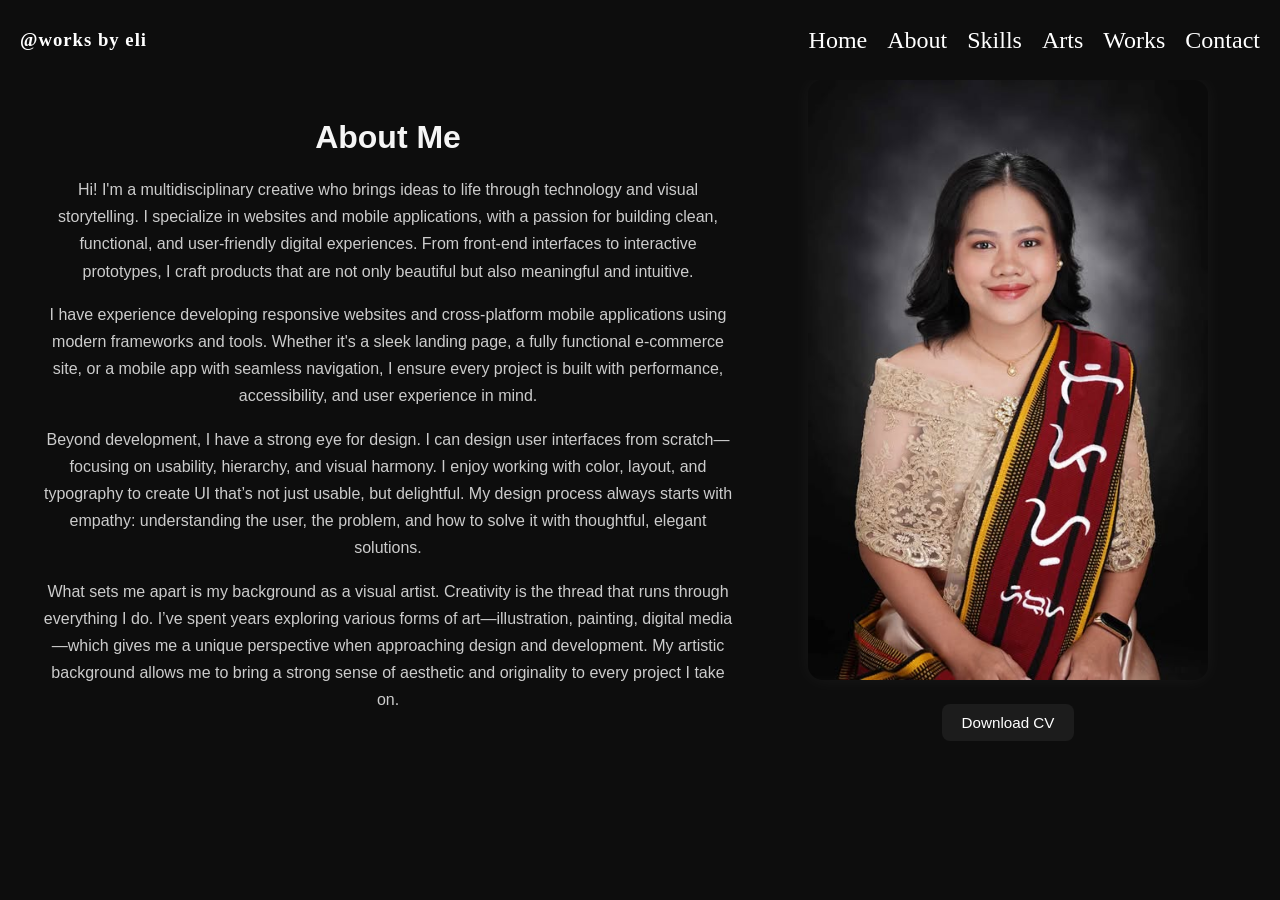
==== about.html @ 81feef20 "modified" ====
<!DOCTYPE html>
<html lang="en">

<head>
  <meta charset="UTF-8" />
  <meta http-equiv="X-UA-Compatible" content="IE=edge" />
  <meta name="viewport" content="width=device-width, initial-scale=1.0" />

  <title>About | Elisha Marayag</title>

  <link rel="stylesheet" href="style.css" />
  <link rel="stylesheet" href="mediaqueries.css" />
</head>

<body>

  <!-- DESKTOP NAVIGATION -->
  <nav id="desktop-nav">

    <div class="logo">
      <h3>@works by eli</h3>
    </div>

    <div>
      <ul class="nav-links">
        <li><a href="index.html">Home</a></li>
        <li><a href="about.html">About</a></li>
        <li><a href="skills.html">Skills</a></li>
        <li><a href="arts.html">Arts</a></li>
        <li><a href="works.html">Works</a></li>
        <li><a href="contact.html">Contact</a></li>
      </ul>
    </div>

  </nav>


  <!-- MOBILE NAVIGATION -->
  <nav id="hamburger-nav">

    <div class="logo">
      <h3>@works by eli</h3>
    </div>

    <div class="hamburger-menu">

      <div class="hamburger-icon" onclick="toggleMenu()">
        <span></span>
        <span></span>
        <span></span>
      </div>

      <div class="menu-links">
        <li><a href="index.html">Home</a></li>
        <li><a href="about.html">About</a></li>
        <li><a href="skills.html">Skills</a></li>
        <li><a href="arts.html">Arts</a></li>
        <li><a href="works.html">Works</a></li>
        <li><a href="contact.html">Contact</a></li>
      </div>

    </div>

  </nav>


  <!-- ABOUT -->
  <section id="about">

    <div class="about-container">

      <div class="about-text">

        <h2>About Me</h2>

        <p>
          Hi! I'm a multidisciplinary creative who brings ideas to life
          through technology and visual storytelling. I specialize in
          websites and mobile applications, with a passion for building
          clean, functional, and user-friendly digital experiences.
          From front-end interfaces to interactive prototypes, I craft
          products that are not only beautiful but also meaningful and
          intuitive.
        </p>

        <p>
          I have experience developing responsive websites and
          cross-platform mobile applications using modern frameworks
          and tools. Whether it's a sleek landing page, a fully
          functional e-commerce site, or a mobile app with seamless
          navigation, I ensure every project is built with performance,
          accessibility, and user experience in mind.
        </p>

        <p>
          Beyond development, I have a strong eye for design. I can
          design user interfaces from scratch—focusing on usability,
          hierarchy, and visual harmony. I enjoy working with color,
          layout, and typography to create UI that’s not just usable,
          but delightful. My design process always starts with empathy:
          understanding the user, the problem, and how to solve it with
          thoughtful, elegant solutions.
        </p>

        <p>
          What sets me apart is my background as a visual artist.
          Creativity is the thread that runs through everything I do.
          I’ve spent years exploring various forms of art—illustration,
          painting, digital media—which gives me a unique perspective
          when approaching design and development. My artistic
          background allows me to bring a strong sense of aesthetic
          and originality to every project I take on.
        </p>

      </div>


      <div class="about-image">

        <img
          src="./assets/about-photo.jpg"
          alt="About Me Photo"
        />

        <a
          href="./assets/Elisha_Marayag_Resume.pdf"
          target="_blank"
          class="cv-button"
        >
          Download CV
        </a>

      </div>

    </div>

  </section>


  <script src="script.js"></script>

</body>
</html>
---- style.css ----
/* style.css */
body {
  background-color: #0d0d0d;
  text-align: center;
  margin: 0;
  padding: 0;
}

html {
  scroll-behavior: smooth;
}

/* desktop-nav */
#desktop-nav {
  background-color: #0d0d0d;
  position: fixed;
  top: 0;
  width: 100%;
  z-index: 100;
}

nav {
  display: flex;
  justify-content: space-between;
  align-items: center;
  height: 80px;
  padding: 40 20px;
}

.nav-links {
  list-style: none;
  display: flex;
}

.nav-links li {
  margin-right: 20px;
}

a {
  color: white;
  font-size: 1.5rem;
  text-decoration: none;
}

a:hover {
  text-shadow: 0px 0px 10px rgb(255, 255, 255);
  text-decoration: none;
  text-decoration-color: white;
  transition: all 300ms ease-in-out;
}

a:hover {
  color: white;
  text-decoration: underline;
  text-underline-offset: 1rem;
  text-decoration-color: white;
}

.logo h3 {
  color: white;
  font-weight: 600;
  letter-spacing: 1px;
  padding-left: 20px;
}


/* =========================================
   HAMBURGER MENU
========================================= */

#hamburger-nav {
  display: none;
}


/* Hamburger container */

.hamburger-menu {
  position: relative;
  display: inline-block;
}


/* Hamburger icon */

.hamburger-icon {
  display: flex;
  flex-direction: column;
  justify-content: space-between;

  width: 30px;
  height: 24px;

  margin-right: 10px;

  cursor: pointer;

  position: relative;
  z-index: 1001;
}


/* White hamburger lines */

.hamburger-icon span {
  display: block;

  width: 100%;
  height: 2px;

  background-color: #ffffff;

  border-radius: 2px;

  transition: all 0.3s ease-in-out;
}


/* =========================================
   DROPDOWN MENU
========================================= */

.menu-links {
  position: absolute;

  top: calc(100% + 15px);
  right: 0;

  width: 220px;

  max-height: 0;

  overflow: hidden;

  /* Almost black background */
  background-color: #0d0d0d;

  border-radius: 10px;

  opacity: 0;
  visibility: hidden;

  transition:
    max-height 0.3s ease-in-out,
    opacity 0.3s ease-in-out,
    visibility 0.3s ease-in-out;

  z-index: 1000;
}


/* Menu list */

.menu-links ul {
  margin: 0;
  padding: 10px 0;
}


/* Remove bullets */

.menu-links li {
  list-style: none;

  margin: 0;
  padding: 0;
}


/* Menu links */

.menu-links a {
  display: block;

  width: 100%;

  padding: 14px 20px;

  color: #ffffff;

  text-align: center;

  font-size: 1.1rem;
  font-weight: 500;

  text-decoration: none;

  transition:
    background-color 0.2s ease,
    color 0.2s ease;
}


/* Hover effect */

.menu-links a:hover {
  background-color: #1c1c1c;

  color: #ffffff;
}


/* =========================================
   OPEN MENU
========================================= */

.menu-links.open {
  max-height: 500px;

  opacity: 1;
  visibility: visible;
}


/* =========================================
   HAMBURGER → X ANIMATION
========================================= */

.hamburger-icon.open span:first-child {
  transform: rotate(45deg) translate(8px, 7px);
}

.hamburger-icon.open span:nth-child(2) {
  opacity: 0;
}

.hamburger-icon.open span:last-child {
  transform: rotate(-45deg) translate(8px, -7px);
}
#loader-container {
  position: fixed;
  top: 0;
  left: 0;
  width: 100%;
  height: 100%;
  background-color: #ffffff;
  display: flex;
  justify-content: center;
  align-items: center;
  z-index: 9999;
}

.loader {
  display: flex;
  align-items: center;
}

.loader-letter {
  font-size: 24px;
  font-weight: bold;
  margin-right: 5px;
  opacity: 0;
  visibility: hidden;
}

@keyframes fadeIn {
  0% {
    opacity: 0;
    visibility: hidden;
  }
  100% {
    opacity: 1;
    visibility: visible;
  }
}

.loader-letter:nth-child(1) {
  animation: fadeIn 0.5s ease forwards 0.5s;
}

.loader-letter:nth-child(2) {
  animation: fadeIn 0.5s ease forwards 1s;
}

.loader-letter:nth-child(3) {
  animation: fadeIn 0.5s ease forwards 1.5s;
}

.loader-letter:nth-child(4) {
  animation: fadeIn 0.5s ease forwards 2s;
}

.loader-letter:nth-child(5) {
  animation: fadeIn 0.5s ease forwards 2.5s;
}

.loader-letter:nth-child(6) {
  animation: fadeIn 0.5s ease forwards 3s;
}

/*PROFILE SECTION*/
#profile {
  background-color: #0d0d0d;
  color: #ffffff;
  font-family: 'Segoe UI', sans-serif;
  padding: 200px 50px;
}

.profile-container {
  display: flex;
  flex-wrap: wrap;
  justify-content: center;
  max-width: 1200px;
  margin: auto;
  gap: 40px;
}

.profile-left {
  flex: 1;
  min-width: 280px;
  text-align: center;
}

.profile-img {
  width: 280px;
  height: 350px;
  border-radius: 20px;
  object-fit: cover;
  box-shadow: 0 0 15px rgba(255, 255, 255, 0.1);
}

.social-icons {
  margin-top: 20px;
}

.icon-link {
  display: inline-block;
  background-color: #1c1c1c;
  color: #ffffff;
  margin: 5px;
  padding: 10px 12px;
  border-radius: 50%;
  text-decoration: none;
  font-size: 1rem;
  transition: background-color 0.3s ease;
}

.icon-link:hover {
  background-color: #333;
  color: #00aced;
}

.profile-right {
  flex: 2;
  min-width: 300px;
}

.greeting {
  font-size: 1rem;
  color: #aaaaaa;
  margin-bottom: 10px;
}

.profile-right h1 {
  font-size: 2.5rem;
  margin: 0;
}

.profile-right h2 {
  font-size: 1.8rem;
  margin: 10px 0 20px;
}

.details {
  display: flex;
  flex-wrap: wrap;
  gap: 20px;
  font-size: 0.95rem;
  color: #bbbbbb;
  margin-bottom: 20px;
}

.details p span {
  margin-right: 5px;
}

.bio {
  color: #cccccc;
  line-height: 1.6;
  margin-bottom: 40px;
}

.profile-right h3 {
  margin-bottom: 20px;
  font-size: 1.5rem;
}

.services {
  display: grid;
  grid-template-columns: repeat(auto-fit, minmax(220px, 1fr));
  gap: 20px;
}

.services div {
  background-color: #1c1c1c;
  padding: 15px;
  border-radius: 12px;
  font-size: 0.95rem;
  color: #ffffff;
  text-align: center;
}
/*ABOUT SECTION*/
#about {
  background-color: #0d0d0d;
  color: #ffffff;
  padding: 80px 20px;
  font-family: 'Segoe UI', sans-serif;
}

.about-container {
  display: flex;
  flex-wrap: wrap;
  max-width: 1200px;
  margin: auto;
  gap: 40px;
  align-items: center;
}

.about-text {
  flex: 1.5;
  min-width: 300px;
}

.about-text h2 {
  font-size: 2rem;
  margin-bottom: 20px;
  color: #f5f5f5;
}

.about-text p {
  margin-bottom: 15px;
  line-height: 1.7;
  color: #cccccc;
}

.about-image {
  flex: 1;
  min-width: 250px;
  text-align: center;
}

.about-image img {
  width: 100%;
  max-width: 400px;
  border-radius: 15px;
  object-fit: cover;
  box-shadow: 0 0 20px rgba(255, 255, 255, 0.05);
}

.cv-button {
  display: inline-block;
  margin-top: 20px;
  padding: 10px 20px;
  background-color: #1c1c1c;
  color: #ffffff;
  text-decoration: none;
  font-size: 0.95rem;
  border-radius: 8px;
  transition: background-color 0.3s ease;
}

.cv-button:hover {
  background-color: #333;
}


/* =====================================================
   SKILLS PAGE
===================================================== */

#skills {
  min-height: calc(100vh - 100px);
  background: #0d0d0d;
  color: #ffffff;
  padding: 100px 30px;
  font-family: "Segoe UI", sans-serif;
}

.skills-wrapper {
  width: 100%;
  max-width: 1200px;
  margin: 0 auto;
}


/* =====================================================
   HEADER
===================================================== */

/* =====================================================
   HEADER
===================================================== */

.skills-header {
  width: 100%;
  max-width: 750px;

  /* Centers the entire header container */
  margin: 0 auto 70px;

  display: flex;
  flex-direction: column;
  align-items: center;

  text-align: center;
}

.skills-label {
  margin: 0 0 12px;

  color: #888888;

  font-size: 0.75rem;
  font-weight: 700;
  letter-spacing: 3px;

  text-transform: uppercase;
  text-align: center;
}

.skills-header h1 {
  width: 100%;

  margin: 0 0 20px;

  color: #ffffff;

  font-size: clamp(2.8rem, 6vw, 5.5rem);
  font-weight: 700;
  line-height: 1;
  letter-spacing: -3px;

  text-align: center;
}

.skills-intro {
  width: 100%;
  max-width: 650px;

  margin: 0 auto;

  color: #aaaaaa;

  font-size: 1.05rem;
  line-height: 1.8;

  text-align: center;
}
/* =====================================================
   SKILL CARDS
===================================================== */

.skill-categories {
  display: grid;
  grid-template-columns: repeat(2, 1fr);

  border-top: 1px solid #2a2a2a;
}

.skill-card {
  position: relative;

  display: flex;
  gap: 25px;

  min-height: 300px;

  padding: 40px;

  border-bottom: 1px solid #2a2a2a;

  transition:
    background-color 0.3s ease,
    transform 0.3s ease;
}


/* Left column */

.skill-card:nth-child(odd) {
  border-right: 1px solid #2a2a2a;
}


.skill-card:hover {
  background-color: #141414;
}


.skill-card-number {
  color: #555555;

  font-family: monospace;

  font-size: 0.8rem;

  padding-top: 6px;
}


.skill-card-content {
  flex: 1;
}


.skill-category {
  margin-bottom: 12px;

  color: #777777;

  font-size: 0.7rem;
  font-weight: 700;

  letter-spacing: 2px;

  text-transform: uppercase;
}


.skill-card h2 {
  margin: 0 0 15px;

  color: #ffffff;

  font-size: 1.6rem;
  font-weight: 600;
}


.skill-card-content > p:not(.skill-category) {
  max-width: 480px;

  margin-bottom: 25px;

  color: #999999;

  font-size: 0.95rem;
  line-height: 1.7;
}


/* =====================================================
   TECHNOLOGY TAGS
===================================================== */

.skill-tags {
  display: flex;
  flex-wrap: wrap;

  gap: 8px;
}


.skill-tags span {
  display: inline-block;

  padding: 7px 12px;

  border: 1px solid #333333;
  border-radius: 100px;

  color: #cccccc;

  font-size: 0.78rem;

  background: #101010;

  transition:
    background-color 0.25s ease,
    color 0.25s ease,
    border-color 0.25s ease;
}


.skill-card:hover .skill-tags span {
  border-color: #555555;
}


.skill-tags span:hover {
  background-color: #ffffff;
  border-color: #ffffff;

  color: #0d0d0d;
}


/* =====================================================
   WHAT I CAN BUILD
===================================================== */

.build-section {
  margin-top: 120px;
}


.build-heading {
  width: 100%;
  max-width: 700px;

  /* Centers the entire heading container */
  margin: 0 auto 50px;

  display: flex;
  flex-direction: column;
  align-items: center;

  text-align: center;
}

.build-heading .skills-label {
  width: 100%;

  margin: 0 0 12px;

  text-align: center;
}

.build-heading h2 {
  width: 100%;

  margin: 0 0 15px;

  color: #ffffff;

  font-size: clamp(2rem, 4vw, 3.5rem);
  font-weight: 600;
  letter-spacing: -2px;

  text-align: center;
}


.build-heading > p:last-child {
  color: #888888;

  line-height: 1.7;
}


.build-grid {
  display: grid;

  grid-template-columns:
    repeat(3, minmax(0, 1fr));

  gap: 1px;

  background-color: #292929;

  border: 1px solid #292929;
}


.build-item {
  min-height: 250px;

  padding: 35px;

  background-color: #0d0d0d;

  transition:
    background-color 0.3s ease,
    transform 0.3s ease;
}


.build-item:hover {
  background-color: #171717;
}


.build-number {
  display: block;

  margin-bottom: 45px;

  color: #555555;

  font-family: monospace;

  font-size: 0.8rem;
}


.build-item h3 {
  margin-bottom: 12px;

  color: #ffffff;

  font-size: 1.2rem;
  font-weight: 600;
}


.build-item p {
  color: #888888;

  font-size: 0.9rem;
  line-height: 1.6;
}


/* =====================================================
   TABLET
===================================================== */

@media screen and (max-width: 900px) {

  #skills {
    padding: 80px 25px;
  }


  .skill-categories {
    grid-template-columns: 1fr;
  }


  .skill-card:nth-child(odd) {
    border-right: none;
  }


  .skill-card {
    min-height: auto;
  }


  .build-grid {
    grid-template-columns:
      repeat(2, minmax(0, 1fr));
  }

}


/* =====================================================
   MOBILE
===================================================== */

@media screen and (max-width: 600px) {

  #skills {
    padding: 60px 20px;
  }


  .skills-header {
    margin-bottom: 45px;
  }


  .skills-header h1 {
    font-size: 2.8rem;

    letter-spacing: -2px;
  }


  .skills-intro {
    font-size: 0.95rem;
  }


  .skill-card {
    gap: 15px;

    padding: 30px 10px;

    border-right: none;
  }


  .skill-card h2 {
    font-size: 1.35rem;
  }


  .skill-card-content > p:not(.skill-category) {
    font-size: 0.9rem;
  }


  .skill-tags span {
    padding: 6px 10px;

    font-size: 0.72rem;
  }


  /* What I Can Build */

  .build-section {
    margin-top: 80px;
  }


  .build-grid {
    grid-template-columns: 1fr;
  }


  .build-item {
    min-height: auto;

    padding: 30px;
  }


  .build-number {
    margin-bottom: 30px;
  }

}

/*WORKS SECTION*/
#works {
  background-color: #0d0d0d;
  padding: 100px 20px;
  font-family: 'Segoe UI', sans-serif;
}

#works .section__text__p1,
#works .title {
  color: #ffffff;
  text-align: center;
}

#works .title {
  font-weight: 700;
  font-size: 2.5rem;
  margin-bottom: 40px;
}

/* Instagram-style grid */
.works-container {
  display: grid;
  grid-template-columns: repeat(3, 1fr);
  gap: 4px;
  max-width: 950px;
  margin: 0 auto;
}

.work-box {
  width: 100%;
}

/* Square Instagram post */
.work-image-container {
  position: relative;
  width: 100%;
  aspect-ratio: 1 / 1;
  overflow: hidden;
  background: #1c1c1c;
  cursor: pointer;
}

.work-photo {
  width: 100%;
  height: 100%;
  object-fit: cover;
  display: block;
  transition: transform 0.3s ease;
}

/* Dark overlay */
.work-description-hover {
  position: absolute;
  inset: 0;

  display: flex;
  justify-content: center;
  align-items: center;

  padding: 20px;
  background: rgba(0, 0, 0, 0.65);
  color: white;

  text-align: center;
  font-size: 0.95rem;

  opacity: 0;
  transition: opacity 0.3s ease;
}

.work-image-container:hover .work-description-hover {
  opacity: 1;
}

.work-image-container:hover .work-photo {
  transform: scale(1.04);
}


/* =========================
   ARTWORK MODAL
   ========================= */

   .modal-buttons {
  display: flex;
  align-items: center;
  gap: 12px;

  margin-top: 25px;

  flex-wrap: wrap;
}

.project-button {
  display: inline-block;

  padding: 10px 18px;

  border: 1px solid white;
  border-radius: 6px;

  background: transparent;
  color: white;

  text-decoration: none;
  font-size: 0.9rem;
  font-weight: 600;

  cursor: pointer;

  transition: all 0.3s ease;
}

.project-button:hover {
  background: white;
  color: black;
}

.art-modal {
  display: none;
  position: fixed;
  z-index: 9999;
  inset: 0;

  background: rgba(0, 0, 0, 0.9);

  justify-content: center;
  align-items: center;

  padding: 30px;
}

.art-modal.active {
  display: flex;
}

.modal-content {
  display: flex;

  width: 100%;
  max-width: 1000px;
  max-height: 90vh;

  background: #111;
  color: white;

  overflow: hidden;
  border-radius: 5px;
}

/* Large artwork */
.modal-image {
  width: 65%;
  object-fit: contain;
  background: black;
}

/* Artwork information */
.modal-info {
  width: 35%;
  padding: 30px;
  overflow-y: auto;
}

.modal-info h2 {
  margin-top: 0;
  font-size: 1.5rem;
}

.modal-info p {
  color: #ccc;
  line-height: 1.6;
}

/* Close button */
.modal-close {
  position: absolute;
  top: 20px;
  right: 30px;

  color: white;
  font-size: 40px;

  cursor: pointer;
}


.github-button {
  text-decoration: none;
  background-color: hsl(0, 16%, 96%)0%, 11%);
  color: black;
  padding: 10px 20px;
  border-radius: 30px;
  display: inline-block;
  margin-top: 25px;
  transition: background-color 0.3s ease;
}

.github-button:hover {
  background-color: rgb(85, 85, 85);
}

/* Second row (landscape format) */
.wide-work .work-image-container {
  height: 250px; /* Shorter height for landscape */
}

#visual-art {
  background-color: #0d0d0d;
  color: #ffffff;
  padding: 100px 20px;
  font-family: 'Segoe UI', sans-serif;
}

.visual-title {
  font-size: 2rem;
  margin-bottom: 40px;
  color: #ffffff;
  text-align: center;
}

.visual-art-container {
  display: grid;
  grid-template-columns: repeat(3, 1fr);
  gap: 30px;
  max-width: 1200px;
  margin: auto;
}

.art-box {
  position: relative;
  width: 100%;
  height: 400px;
  overflow: hidden;
  border-radius: 12px;
  box-shadow: 0 0 15px rgba(255, 255, 255, 0.05);
  background-color: #1c1c1c;
  cursor: pointer;
}

.art-image {
  width: 100%;
  height: 100%;
  object-fit: cover;
  transition: transform 0.3s ease;
}

.art-box:hover .art-image {
  transform: scale(1.05);
}

.art-description {
  position: absolute;
  bottom: 0;
  background-color: rgba(13, 13, 13, 0.95);
  color: #fff;
  padding: 20px;
  width: 100%;
  transform: translateY(100%);
  transition: transform 0.3s ease;
  font-size: 0.9rem;
}

.art-box:hover .art-description {
  transform: translateY(0);
}


/*CONTACT SECTION*/

#contact {
  padding: 50px;
}

.title {
  color: rgb(85, 85, 85);
  font-weight: 700;
  font-size: 2.5rem;
  margin-bottom: 1rem;
  text-align: center;
}

.contact-info-container {
  display: flex;
  justify-content: center;
  align-items: center;
  flex-direction: column;
}

.contact-info {
  display: flex;
  align-items: center;
  margin-bottom: 20px;
}

.contact-info p {
  margin: 0;
  margin-left: 20px;
  font-size: 1.2rem;
  color: gray;
}

.contact-icon {
  max-width: 30px;
}


/* FOOTER SECTION */

footer {
  background-color: #0d0d0d;
  display: flex;
  flex-direction: column;
  justify-content: center;
  align-items: center;
  height: 26vh;
  }
  
  .footer-nav {
  text-align: center;
  margin: 1rem 0;
  }
  
  .footer-nav ul {
  list-style: none;
  padding: 0;
  }
  
  .footer-nav li {
  display: inline;
  margin: 0 10px;
  }
  
  .footer-nav a {
  text-decoration: none;
  color: rgb(209, 215, 224);
  font-size: 1.5rem;
  transition: color 0.3s;
  }
  
  .footer-nav a:hover {
  color: white;
  }
  
  footer p {
    color: white;
  }
---- mediaqueries.css ----
/* =====================================================
   RESPONSIVE DESIGN
   Desktop / Laptop / Tablet / iPhone / Android
===================================================== */

/* Prevent horizontal scrolling */
html,
body {
  width: 100%;
  max-width: 100%;
  overflow-x: hidden;
}

*,
*::before,
*::after {
  box-sizing: border-box;
}

img {
  max-width: 100%;
}


/* =====================================================
   LAPTOP / TABLET
   1200px AND BELOW
===================================================== */

@media screen and (max-width: 1200px) {

  /* ---------- NAVIGATION ---------- */

  #desktop-nav {
    display: none;
  }

  #hamburger-nav {
    display: flex;
    position: relative;
    z-index: 1000;
  }


  /* ---------- PROFILE ---------- */

  #profile {
    height: auto;
    min-height: auto;

    padding: 80px 30px;
    margin-bottom: 2rem;
  }

  .profile-container {
    flex-direction: column;
    align-items: center;
    justify-content: center;
    text-align: center;

    width: 100%;
  }

  .profile-right {
    padding-top: 20px;
    width: 100%;
  }

  .profile-img {
    width: 250px;
    height: 320px;

    max-width: 100%;

    object-fit: cover;
  }


  /* ---------- ABOUT ---------- */

  .about-container {
    flex-direction: column;
    align-items: center;

    text-align: center;

    width: 100%;
  }

  .about-text,
  .about-image {
    width: 100%;
  }

  .about-image img {
    width: 100%;
    max-width: 600px;
    height: auto;
  }


  /* ---------- WORKS ---------- */

  .works-container {
    grid-template-columns: repeat(2, 1fr);

    gap: 10px;

    width: 100%;
    max-width: 900px;

    margin: 0 auto;
  }

}


/* =====================================================
   TABLETS / IPADS
   768px AND BELOW
===================================================== */

@media screen and (max-width: 768px) {

  /* ---------- PROFILE ---------- */

  #profile {
    padding: 70px 25px;
  }

  .profile-img {
    width: 230px;
    height: 300px;
  }

  .profile-right h1 {
    font-size: 2.2rem;
  }

  .profile-right h2 {
    font-size: 1.5rem;
  }


  /* ---------- ABOUT ---------- */

  #about {
    padding: 60px 25px;
  }

  .about-text h2 {
    font-size: 1.8rem;
  }

  .about-text p {
    font-size: 1rem;
    line-height: 1.6;
  }


  /* ---------- SKILLS ---------- */

  .skills-group {
    flex: 0 0 100%;
    width: 100%;
    margin-bottom: 25px;
  }

  .skills-group h3 {
    font-size: 1.7rem;
  }

  .skills-group li {
    font-size: 1.1rem;
  }


  /* ---------- WORKS ---------- */

  #works {
    padding: 60px 15px;
  }

  /*
     Keep Instagram-style 3-column
     gallery on tablets
  */

  .works-container {
    grid-template-columns: repeat(3, 1fr);

    gap: 3px;

    width: 100%;
  }

  .work-box {
    width: 100%;
    min-width: 0;
  }

  .work-image-container {
    width: 100%;

    /* Instagram square */
    aspect-ratio: 1 / 1;

    height: auto;

    overflow: hidden;
  }

  .work-photo {
    width: 100%;
    height: 100%;

    object-fit: cover;
  }


  /* ---------- PROJECT MODAL ---------- */

  .art-modal {
    padding: 20px;
  }

  .modal-content {
    flex-direction: column;

    width: 100%;
    max-width: 600px;
    max-height: 90vh;

    overflow-y: auto;
  }

  .modal-image-container {
    width: 100%;
    height: auto;
  }

  .modal-image {
    width: 100%;
    height: 50vh;

    max-height: 500px;

    object-fit: contain;
  }

  .modal-info {
    width: 100%;

    padding: 25px;
  }

  .modal-buttons {
    display: flex;
    flex-wrap: wrap;

    gap: 10px;
  }


  /* ---------- VISUAL ART ---------- */

  .visual-art-container {
    grid-template-columns: repeat(2, 1fr);

    gap: 15px;
  }


  /* ---------- CONTACT ---------- */

  #contact {
    padding: 50px 25px;
  }

}


/* =====================================================
   MOBILE
   iPHONE / ANDROID
   600px AND BELOW
===================================================== */

@media screen and (max-width: 600px) {

  /* ---------- NAVIGATION ---------- */

  #hamburger-nav {
    position: relative;

    width: 100%;

    z-index: 1000;
  }

  .hamburger-icon {
    position: relative;

    z-index: 1002;
  }

  .menu-links {
    position: absolute;

    top: 100%;
    right: 0;

    width: min(300px, 90vw);

    max-height: 0;

    overflow: hidden;

    z-index: 1001;

    transition: max-height 0.3s ease-in-out;
  }

  .menu-links.open {
    max-height: 500px;
  }

  .menu-links a {
    display: block;

    width: 100%;

    padding: 12px 15px;

    text-align: center;

    font-size: 1.1rem;

    color: rgb(45, 40, 62);

    text-decoration: none;

    white-space: normal;
  }


  /* ---------- PROFILE ---------- */

  #profile {
    width: 100%;

    height: auto;

    padding: 60px 20px;

    margin-bottom: 1rem;
  }

  .profile-container {
    width: 100%;

    flex-direction: column;

    align-items: center;
    justify-content: center;

    text-align: center;
  }

  .profile-img {
    width: min(200px, 70vw);
    height: auto;

    aspect-ratio: 200 / 260;

    object-fit: cover;
  }

  .profile-right {
    width: 100%;

    padding-top: 20px;
  }

  .profile-right h1 {
    font-size: clamp(1.8rem, 8vw, 2.2rem);

    word-break: normal;
  }

  .profile-right h2 {
    font-size: clamp(1.1rem, 5vw, 1.4rem);
  }

  .details {
    flex-direction: column;

    align-items: center;

    gap: 10px;
  }


  /* ---------- ABOUT ---------- */

  #about {
    width: 100%;

    padding: 50px 20px;
  }

  .about-container {
    width: 100%;

    flex-direction: column;
  }

  .about-text,
  .about-image {
    width: 100%;
  }

  .about-text h2 {
    font-size: 1.6rem;
  }

  .about-text p {
    font-size: 0.95rem;

    line-height: 1.6;
  }

  .about-image img {
    width: 100%;

    height: auto;
  }

  .cv-button {
    padding: 9px 16px;

    font-size: 0.9rem;
  }


  /* ---------- SERVICES ---------- */

  .services {
    grid-template-columns: 1fr;

    width: 100%;
  }


  /* ---------- SKILLS ---------- */

  #skills {
    width: 100%;

    padding-left: 20px;
    padding-right: 20px;
  }

  #skills h2 {
    font-size: 1.5rem;
  }

  .skills-group {
    flex: 0 0 100%;

    width: 100%;

    margin-bottom: 20px;
  }

  .skills-group h3 {
    font-size: 1.5rem;
  }

  .skills-group ul {
    padding-left: 20px;
  }

  .skills-group li {
    font-size: 1rem;
  }


  /* =================================================
     WORKS — INSTAGRAM STYLE
  ================================================= */

  #works {
    width: 100%;

    padding: 50px 10px;
  }

  #works .title {
    font-size: 2rem;

    margin-bottom: 25px;
  }

  /*
     Keep 3 columns like Instagram,
     including on phones.
  */

  .works-container {
    display: grid;

    grid-template-columns: repeat(3, minmax(0, 1fr));

    gap: 2px;

    width: 100%;

    margin: 0 auto;
  }

  .work-box {
    width: 100%;

    min-width: 0;

    margin: 0;
    padding: 0;
  }

  .work-image-container {
    position: relative;

    width: 100%;

    aspect-ratio: 1 / 1;

    height: auto;

    overflow: hidden;

    border-radius: 0;

    cursor: pointer;
  }

  .work-photo {
    display: block;

    width: 100%;
    height: 100%;

    object-fit: cover;
  }


  /*
     Don't display large hover text
     permanently on touch screens.
  */

  .work-description-hover {
    padding: 5px;

    font-size: 0.7rem;
  }


  /* =================================================
     PROJECT POPUP
  ================================================= */

  .art-modal {
    width: 100%;
    height: 100%;

    padding: 10px;

    align-items: center;
    justify-content: center;
  }

  .modal-content {
    display: flex;

    flex-direction: column;

    width: 100%;
    max-width: 500px;

    max-height: 90vh;

    overflow-y: auto;

    border-radius: 8px;
  }

  .modal-image-container {
    width: 100%;

    height: auto;
  }

  .modal-image {
    display: block;

    width: 100%;
    height: auto;

    max-height: 50vh;

    object-fit: contain;
  }

  .modal-info {
    width: 100%;

    padding: 20px;
  }

  .modal-info h2 {
    font-size: 1.4rem;

    margin-bottom: 5px;
  }

  .modal-details {
    font-size: 0.9rem;
  }

  .modal-info p {
    font-size: 0.9rem;

    line-height: 1.5;
  }

  .modal-buttons {
    display: flex;

    flex-wrap: wrap;

    gap: 8px;

    width: 100%;

    margin-top: 20px;
  }

  .project-button,
  .github-button {
    flex: 1;

    min-width: 120px;

    padding: 10px 12px;

    font-size: 0.85rem;

    text-align: center;
  }

  .modal-close {
    position: fixed;

    top: 10px;
    right: 15px;

    font-size: 35px;

    z-index: 100000;
  }


  /* ---------- VISUAL ART ---------- */

  .visual-art-container {
    grid-template-columns: 1fr;

    width: 100%;

    gap: 15px;
  }


  /* ---------- CONTACT ---------- */

  #contact {
    width: 100%;

    padding: 50px 20px;
  }

  .contact-info {
    width: 100%;
  }

  .contact-info p {
    font-size: 0.95rem;

    word-break: break-word;
  }

  .contact-icon {
    max-width: 20px;
  }

}


/* =====================================================
   VERY SMALL PHONES
   iPhone SE / small Android
   400px AND BELOW
===================================================== */

@media screen and (max-width: 400px) {

  #profile {
    padding: 50px 15px;
  }

  #about,
  #skills,
  #contact {
    padding-left: 15px;
    padding-right: 15px;
  }


  /* Instagram gallery */

  #works {
    padding-left: 5px;
    padding-right: 5px;
  }

  .works-container {
    gap: 2px;
  }


  /* Modal */

  .art-modal {
    padding: 5px;
  }

  .modal-content {
    max-height: 92vh;
  }

  .modal-info {
    padding: 15px;
  }

  .modal-info h2 {
    font-size: 1.2rem;
  }

  .modal-info p {
    font-size: 0.85rem;
  }

  .modal-buttons {
    flex-direction: column;
  }

  .project-button,
  .github-button {
    width: 100%;
  }

}
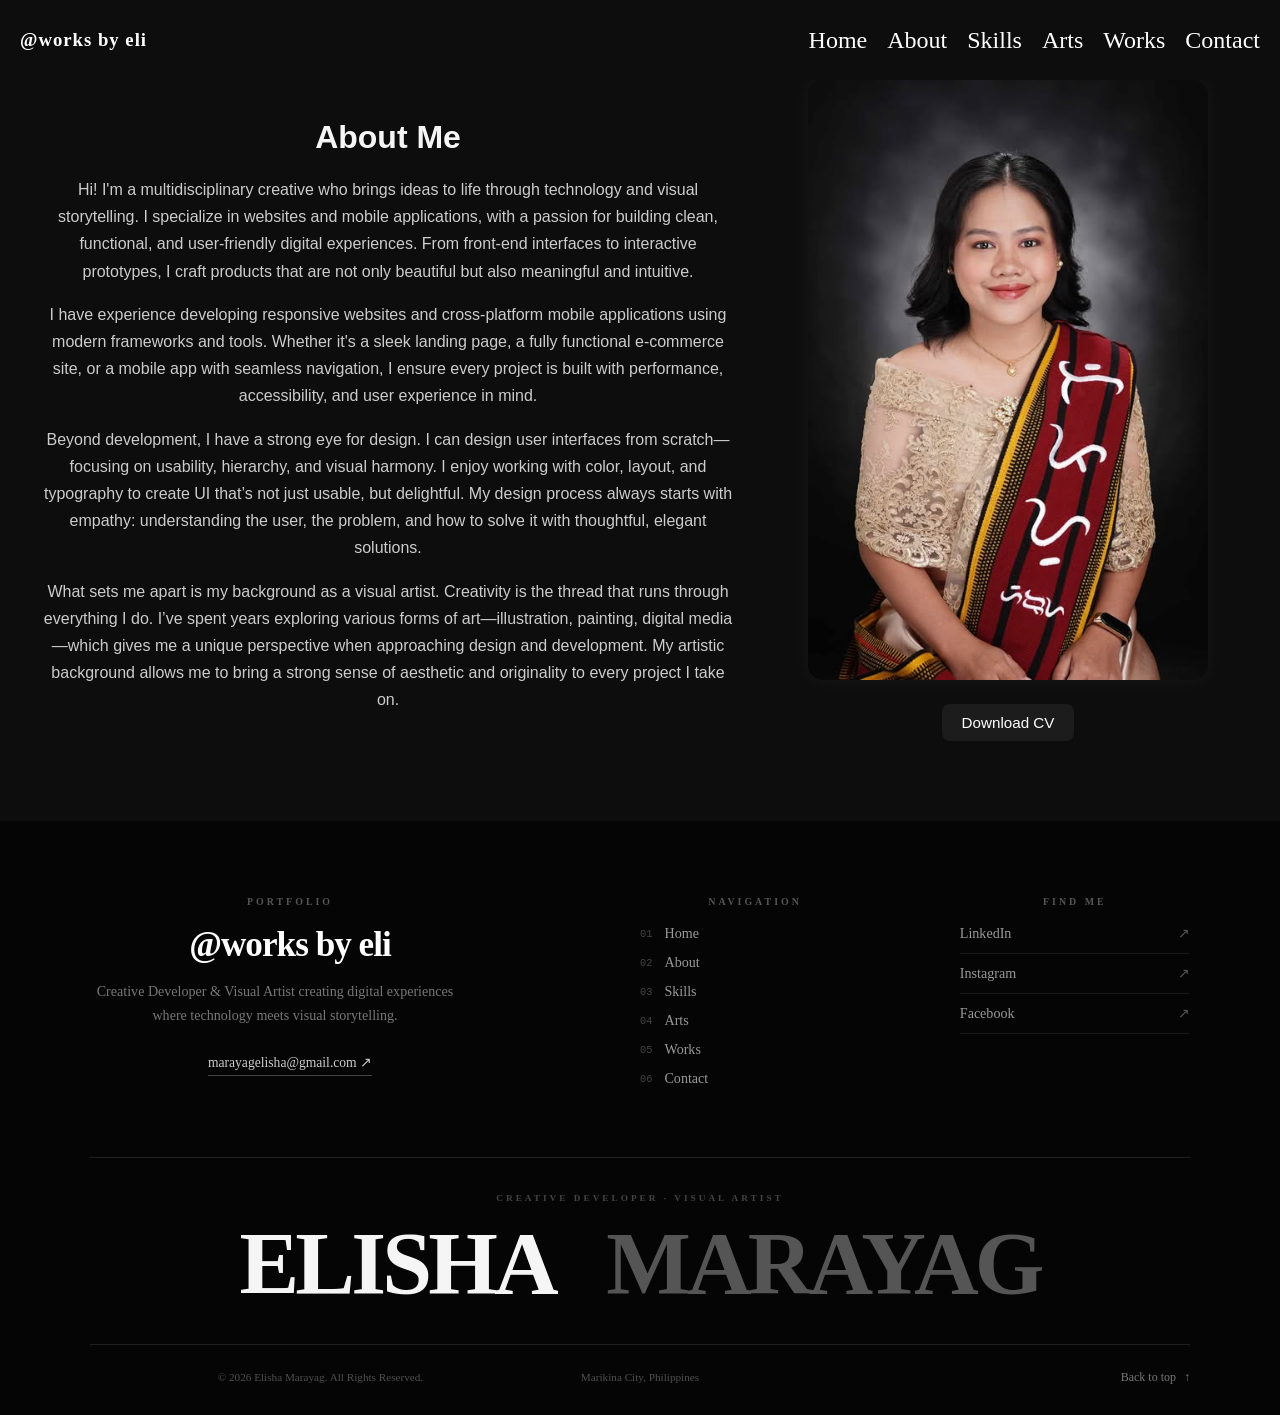
==== commit 204dc876: "modified" ====
--- a/about.html
+++ b/about.html
@@ -135,7 +135,168 @@
     </div>
 
   </section>
-
+<!-- =====================================================
+     FOOTER
+===================================================== -->
+
+<footer class="portfolio-footer">
+
+  <div class="footer-wrapper">
+
+    <!-- TOP AREA -->
+    <div class="footer-top">
+
+      <!-- BRAND -->
+      <div class="footer-brand">
+
+        <p class="footer-small-label">
+          PORTFOLIO
+        </p>
+
+        <h2>@works by eli</h2>
+
+        <p class="footer-description">
+          Creative Developer & Visual Artist creating digital
+          experiences where technology meets visual storytelling.
+        </p>
+
+        <a
+          href="mailto:marayagelisha@gmail.com"
+          class="footer-email"
+        >
+          marayagelisha@gmail.com ↗
+        </a>
+
+      </div>
+
+
+      <!-- NAVIGATION -->
+      <div class="footer-navigation">
+
+        <p class="footer-label">
+          NAVIGATION
+        </p>
+
+        <div class="footer-links">
+
+          <a href="index.html">
+            <span>01</span>
+            Home
+          </a>
+
+          <a href="about.html">
+            <span>02</span>
+            About
+          </a>
+
+          <a href="skills.html">
+            <span>03</span>
+            Skills
+          </a>
+
+          <a href="arts.html">
+            <span>04</span>
+            Arts
+          </a>
+
+          <a href="works.html">
+            <span>05</span>
+            Works
+          </a>
+
+          <a href="contact.html">
+            <span>06</span>
+            Contact
+          </a>
+
+        </div>
+
+      </div>
+
+
+      <!-- SOCIAL -->
+      <div class="footer-social">
+
+        <p class="footer-label">
+          FIND ME
+        </p>
+
+        <div class="footer-social-links">
+
+          <a
+            href="https://www.linkedin.com/in/elisha-marayag-47861b214/"
+            target="_blank"
+            rel="noopener noreferrer"
+          >
+            <span>LinkedIn</span>
+            <span class="footer-arrow">↗</span>
+          </a>
+
+
+          <a
+            href="https://www.instagram.com/artbyelimenopii/"
+            target="_blank"
+            rel="noopener noreferrer"
+          >
+            <span>Instagram</span>
+            <span class="footer-arrow">↗</span>
+          </a>
+
+
+          <a
+            href="https://www.facebook.com/eliiiiiiiiiiiiiiiiiiiiiiiiiiiiiiiiiiiiii"
+            target="_blank"
+            rel="noopener noreferrer"
+          >
+            <span>Facebook</span>
+            <span class="footer-arrow">↗</span>
+          </a>
+
+        </div>
+
+      </div>
+
+    </div>
+
+
+    <!-- NAME / SIGNATURE -->
+    <div class="footer-signature">
+
+      <p class="footer-signature-label">
+        CREATIVE DEVELOPER · VISUAL ARTIST
+      </p>
+
+      <div class="footer-name">
+        <span>ELISHA</span>
+        <span class="footer-name-muted">MARAYAG</span>
+      </div>
+
+    </div>
+
+
+    <!-- BOTTOM -->
+    <div class="footer-bottom">
+
+      <p>
+        © 2026 Elisha Marayag. All Rights Reserved.
+      </p>
+
+
+      <p class="footer-location">
+        Marikina City, Philippines
+      </p>
+
+
+      <a href="#profile" class="back-to-top">
+        Back to top
+        <span>↑</span>
+      </a>
+
+    </div>
+
+  </div>
+
+</footer>
 
   <script src="script.js"></script>
 
--- a/style.css
+++ b/style.css
@@ -469,16 +469,36 @@
 ===================================================== */
 
 #skills {
+  width: 100%;
   min-height: calc(100vh - 100px);
+
   background: #0d0d0d;
   color: #ffffff;
-  padding: 100px 30px;
+
+  padding: clamp(60px, 8vw, 110px) clamp(16px, 4vw, 40px);
+
   font-family: "Segoe UI", sans-serif;
-}
+
+  box-sizing: border-box;
+
+  overflow-x: hidden;
+}
+
+#skills *,
+#skills *::before,
+#skills *::after {
+  box-sizing: border-box;
+}
+
+
+/* =====================================================
+   MAIN WRAPPER
+===================================================== */
 
 .skills-wrapper {
   width: 100%;
   max-width: 1200px;
+
   margin: 0 auto;
 }
 
@@ -487,16 +507,11 @@
    HEADER
 ===================================================== */
 
-/* =====================================================
-   HEADER
-===================================================== */
-
 .skills-header {
   width: 100%;
   max-width: 750px;
 
-  /* Centers the entire header container */
-  margin: 0 auto 70px;
+  margin: 0 auto clamp(45px, 7vw, 70px);
 
   display: flex;
   flex-direction: column;
@@ -510,8 +525,9 @@
 
   color: #888888;
 
-  font-size: 0.75rem;
+  font-size: clamp(0.65rem, 1.5vw, 0.75rem);
   font-weight: 700;
+
   letter-spacing: 3px;
 
   text-transform: uppercase;
@@ -525,12 +541,16 @@
 
   color: #ffffff;
 
-  font-size: clamp(2.8rem, 6vw, 5.5rem);
+  font-size: clamp(2.4rem, 6vw, 5.5rem);
   font-weight: 700;
-  line-height: 1;
-  letter-spacing: -3px;
+
+  line-height: 1.05;
+
+  letter-spacing: clamp(-3px, -0.2vw, -1px);
 
   text-align: center;
+
+  overflow-wrap: break-word;
 }
 
 .skills-intro {
@@ -541,18 +561,25 @@
 
   color: #aaaaaa;
 
-  font-size: 1.05rem;
+  font-size: clamp(0.9rem, 1.5vw, 1.05rem);
+
   line-height: 1.8;
 
   text-align: center;
 }
+
+
 /* =====================================================
    SKILL CARDS
 ===================================================== */
 
 .skill-categories {
+  width: 100%;
+
   display: grid;
-  grid-template-columns: repeat(2, 1fr);
+
+  grid-template-columns:
+    repeat(2, minmax(0, 1fr));
 
   border-top: 1px solid #2a2a2a;
 }
@@ -560,12 +587,14 @@
 .skill-card {
   position: relative;
 
-  display: flex;
-  gap: 25px;
-
+  min-width: 0;
   min-height: 300px;
 
-  padding: 40px;
+  display: flex;
+
+  gap: clamp(15px, 2vw, 25px);
+
+  padding: clamp(25px, 4vw, 40px);
 
   border-bottom: 1px solid #2a2a2a;
 
@@ -575,19 +604,25 @@
 }
 
 
-/* Left column */
+/* LEFT COLUMN BORDER */
 
 .skill-card:nth-child(odd) {
   border-right: 1px solid #2a2a2a;
 }
 
 
+/* HOVER */
+
 .skill-card:hover {
   background-color: #141414;
 }
 
 
+/* NUMBER */
+
 .skill-card-number {
+  flex-shrink: 0;
+
   color: #555555;
 
   font-family: monospace;
@@ -597,14 +632,17 @@
   padding-top: 6px;
 }
 
+
+/* CONTENT */
 
 .skill-card-content {
   flex: 1;
-}
-
+
+  min-width: 0;
+}
 
 .skill-category {
-  margin-bottom: 12px;
+  margin: 0 0 12px;
 
   color: #777777;
 
@@ -616,26 +654,32 @@
   text-transform: uppercase;
 }
 
-
 .skill-card h2 {
   margin: 0 0 15px;
 
   color: #ffffff;
 
-  font-size: 1.6rem;
+  font-size: clamp(1.3rem, 2vw, 1.6rem);
   font-weight: 600;
-}
-
+
+  line-height: 1.3;
+
+  overflow-wrap: break-word;
+}
 
 .skill-card-content > p:not(.skill-category) {
+  width: 100%;
   max-width: 480px;
 
-  margin-bottom: 25px;
+  margin: 0 0 25px;
 
   color: #999999;
 
-  font-size: 0.95rem;
+  font-size: clamp(0.85rem, 1.4vw, 0.95rem);
+
   line-height: 1.7;
+
+  overflow-wrap: break-word;
 }
 
 
@@ -644,26 +688,31 @@
 ===================================================== */
 
 .skill-tags {
+  width: 100%;
+
   display: flex;
   flex-wrap: wrap;
 
   gap: 8px;
 }
-
 
 .skill-tags span {
   display: inline-block;
 
+  max-width: 100%;
+
   padding: 7px 12px;
 
   border: 1px solid #333333;
   border-radius: 100px;
 
+  background: #101010;
+
   color: #cccccc;
 
-  font-size: 0.78rem;
-
-  background: #101010;
+  font-size: clamp(0.7rem, 1.3vw, 0.78rem);
+
+  overflow-wrap: break-word;
 
   transition:
     background-color 0.25s ease,
@@ -671,11 +720,9 @@
     border-color 0.25s ease;
 }
 
-
 .skill-card:hover .skill-tags span {
   border-color: #555555;
 }
-
 
 .skill-tags span:hover {
   background-color: #ffffff;
@@ -690,16 +737,19 @@
 ===================================================== */
 
 .build-section {
-  margin-top: 120px;
-}
-
+  width: 100%;
+
+  margin-top: clamp(80px, 10vw, 120px);
+}
+
+
+/* CENTERED HEADING */
 
 .build-heading {
   width: 100%;
   max-width: 700px;
 
-  /* Centers the entire heading container */
-  margin: 0 auto 50px;
+  margin: 0 auto clamp(40px, 6vw, 50px);
 
   display: flex;
   flex-direction: column;
@@ -723,22 +773,41 @@
 
   color: #ffffff;
 
-  font-size: clamp(2rem, 4vw, 3.5rem);
+  font-size: clamp(2rem, 5vw, 3.5rem);
   font-weight: 600;
-  letter-spacing: -2px;
+
+  line-height: 1.1;
+
+  letter-spacing: clamp(-2px, -0.1vw, -1px);
 
   text-align: center;
-}
-
+
+  overflow-wrap: break-word;
+}
 
 .build-heading > p:last-child {
+  width: 100%;
+  max-width: 650px;
+
+  margin: 0 auto;
+
   color: #888888;
 
+  font-size: clamp(0.9rem, 1.5vw, 1rem);
+
   line-height: 1.7;
-}
-
+
+  text-align: center;
+}
+
+
+/* =====================================================
+   BUILD GRID
+===================================================== */
 
 .build-grid {
+  width: 100%;
+
   display: grid;
 
   grid-template-columns:
@@ -751,11 +820,11 @@
   border: 1px solid #292929;
 }
 
-
 .build-item {
+  min-width: 0;
   min-height: 250px;
 
-  padding: 35px;
+  padding: clamp(25px, 3vw, 35px);
 
   background-color: #0d0d0d;
 
@@ -764,16 +833,14 @@
     transform 0.3s ease;
 }
 
-
 .build-item:hover {
   background-color: #171717;
 }
 
-
 .build-number {
   display: block;
 
-  margin-bottom: 45px;
+  margin-bottom: clamp(30px, 4vw, 45px);
 
   color: #555555;
 
@@ -782,106 +849,147 @@
   font-size: 0.8rem;
 }
 
-
 .build-item h3 {
-  margin-bottom: 12px;
-
-  color: #ffffff;
-
-  font-size: 1.2rem;
+  margin: 0 0 12px;
+
+  color: #ffffff;
+
+  font-size: clamp(1.05rem, 2vw, 1.2rem);
   font-weight: 600;
-}
-
+
+  line-height: 1.4;
+
+  overflow-wrap: break-word;
+}
 
 .build-item p {
+  margin: 0;
+
   color: #888888;
 
-  font-size: 0.9rem;
+  font-size: clamp(0.82rem, 1.4vw, 0.9rem);
+
   line-height: 1.6;
+
+  overflow-wrap: break-word;
+}
+
+
+/* =====================================================
+   LAPTOP / SMALL DESKTOP
+   901px - 1100px
+===================================================== */
+
+@media screen and (max-width: 1100px) {
+
+  .skills-wrapper {
+    max-width: 950px;
+  }
+
+  .skill-card {
+    padding: 35px 30px;
+  }
+
+  .build-item {
+    padding: 30px;
+  }
 }
 
 
 /* =====================================================
    TABLET
+   601px - 900px
 ===================================================== */
 
 @media screen and (max-width: 900px) {
 
   #skills {
-    padding: 80px 25px;
-  }
-
+    padding:
+      clamp(60px, 8vw, 80px)
+      clamp(20px, 5vw, 30px);
+  }
+
+
+  /* SKILLS */
 
   .skill-categories {
     grid-template-columns: 1fr;
   }
 
+  .skill-card {
+    width: 100%;
+
+    min-height: auto;
+
+    padding: 35px 25px;
+  }
 
   .skill-card:nth-child(odd) {
     border-right: none;
   }
 
-
-  .skill-card {
-    min-height: auto;
-  }
-
+  .skill-card-content > p:not(.skill-category) {
+    max-width: 650px;
+  }
+
+
+  /* BUILD */
 
   .build-grid {
     grid-template-columns:
       repeat(2, minmax(0, 1fr));
   }
 
+  .build-item {
+    min-height: 230px;
+  }
 }
 
 
 /* =====================================================
    MOBILE
+   481px - 600px
 ===================================================== */
 
 @media screen and (max-width: 600px) {
 
   #skills {
-    padding: 60px 20px;
-  }
-
+    padding: 60px 18px;
+  }
 
   .skills-header {
     margin-bottom: 45px;
   }
 
-
   .skills-header h1 {
-    font-size: 2.8rem;
+    font-size: clamp(2.3rem, 11vw, 3rem);
 
     letter-spacing: -2px;
   }
 
-
   .skills-intro {
+    max-width: 500px;
+
     font-size: 0.95rem;
   }
 
+
+  /* SKILL CARDS */
 
   .skill-card {
     gap: 15px;
 
-    padding: 30px 10px;
-
-    border-right: none;
-  }
-
+    padding: 30px 15px;
+  }
 
   .skill-card h2 {
     font-size: 1.35rem;
   }
 
-
   .skill-card-content > p:not(.skill-category) {
     font-size: 0.9rem;
   }
 
-
   .skill-tags span {
     padding: 6px 10px;
 
@@ -889,31 +997,157 @@
   }
 
 
-  /* What I Can Build */
+  /* WHAT I CAN BUILD */
 
   .build-section {
-    margin-top: 80px;
-  }
-
+    margin-top: 75px;
+  }
+
+  .build-heading {
+    margin-bottom: 40px;
+  }
+
+  .build-heading h2 {
+    font-size: clamp(2rem, 9vw, 2.6rem);
+  }
 
   .build-grid {
     grid-template-columns: 1fr;
   }
 
-
   .build-item {
     min-height: auto;
 
-    padding: 30px;
-  }
-
+    padding: 30px 25px;
+  }
 
   .build-number {
-    margin-bottom: 30px;
-  }
-
-}
-
+    margin-bottom: 25px;
+  }
+}
+
+
+/* =====================================================
+   SMALL MOBILE
+   480px AND BELOW
+===================================================== */
+
+@media screen and (max-width: 480px) {
+
+  #skills {
+    padding: 50px 15px;
+  }
+
+  .skills-label {
+    font-size: 0.62rem;
+
+    letter-spacing: 2px;
+  }
+
+  .skills-header h1 {
+    font-size: clamp(2rem, 11vw, 2.6rem);
+
+    letter-spacing: -1.5px;
+  }
+
+  .skills-intro {
+    font-size: 0.88rem;
+
+    line-height: 1.7;
+  }
+
+
+  /* SKILLS */
+
+  .skill-card {
+    padding: 28px 10px;
+
+    gap: 12px;
+  }
+
+  .skill-card-number {
+    font-size: 0.7rem;
+  }
+
+  .skill-category {
+    font-size: 0.62rem;
+
+    letter-spacing: 1.5px;
+  }
+
+  .skill-card h2 {
+    font-size: 1.2rem;
+  }
+
+  .skill-card-content > p:not(.skill-category) {
+    font-size: 0.85rem;
+
+    line-height: 1.6;
+  }
+
+
+  /* TAGS */
+
+  .skill-tags {
+    gap: 6px;
+  }
+
+  .skill-tags span {
+    padding: 6px 9px;
+
+    font-size: 0.68rem;
+  }
+
+
+  /* BUILD */
+
+  .build-heading h2 {
+    font-size: clamp(1.9rem, 10vw, 2.4rem);
+  }
+
+  .build-heading > p:last-child {
+    font-size: 0.88rem;
+  }
+
+  .build-item {
+    padding: 27px 20px;
+  }
+}
+
+
+/* =====================================================
+   VERY SMALL MOBILE
+   360px AND BELOW
+===================================================== */
+
+@media screen and (max-width: 360px) {
+
+  #skills {
+    padding: 45px 12px;
+  }
+
+  .skills-header h1 {
+    font-size: 2rem;
+  }
+
+  .skill-card {
+    padding: 25px 5px;
+
+    gap: 10px;
+  }
+
+  .skill-card-number {
+    display: none;
+  }
+
+  .skill-card h2 {
+    font-size: 1.15rem;
+  }
+
+  .build-item {
+    padding: 25px 18px;
+  }
+}
 /*WORKS SECTION*/
 #works {
   background-color: #0d0d0d;
@@ -1182,83 +1416,804 @@
 }
 
 
-/*CONTACT SECTION*/
-
-#contact {
-  padding: 50px;
-}
-
-.title {
-  color: rgb(85, 85, 85);
+/* =====================================================
+   HOME CONTACT CTA
+===================================================== */
+
+#contact-home {
+  width: 100%;
+  padding: 80px 30px 70px;
+
+  background-color: #0d0d0d;
+  color: #ffffff;
+
+  box-sizing: border-box;
+  overflow: hidden;
+}
+
+.contact-home-wrapper {
+  width: 100%;
+  max-width: 1100px;
+
+  margin: 0 auto;
+}
+
+
+/* =====================================================
+   SMALL LABEL
+===================================================== */
+
+.contact-eyebrow {
+  width: 100%;
+
+  margin: 0 0 18px;
+
+  color: #777777;
+
+  font-size: 0.7rem;
   font-weight: 700;
-  font-size: 2.5rem;
-  margin-bottom: 1rem;
+
+  letter-spacing: 4px;
+
+  text-transform: uppercase;
   text-align: center;
 }
 
-.contact-info-container {
-  display: flex;
+
+/* =====================================================
+   CONTACT HEADING
+===================================================== */
+
+.contact-home-heading {
+  width: 100%;
+  max-width: 750px;
+
+  margin: 0 auto 45px;
+
+  text-align: center;
+}
+
+.contact-home-heading h2 {
+  width: 100%;
+
+  margin: 0 0 22px;
+
+  color: #ffffff;
+
+  font-size: clamp(2.5rem, 5vw, 4.5rem);
+  font-weight: 600;
+
+  line-height: 1.05;
+
+  letter-spacing: -2.5px;
+
+  text-align: center;
+}
+
+.contact-home-heading h2 span {
+  display: block;
+
+  color: #666666;
+}
+
+.contact-home-heading > p {
+  width: 100%;
+  max-width: 600px;
+
+  margin: 0 auto;
+
+  color: #999999;
+
+  font-size: 0.95rem;
+  line-height: 1.7;
+
+  text-align: center;
+}
+
+
+/* =====================================================
+   EMAIL LINK
+===================================================== */
+
+.contact-main-link {
+  width: 100%;
+  max-width: 750px;
+
+  margin: 0 auto 70px;
+
+  padding: 22px 5px;
+
+  display: flex;
+  align-items: center;
+  justify-content: space-between;
+
+  gap: 20px;
+
+  border-top: 1px solid #333333;
+  border-bottom: 1px solid #333333;
+
+  color: #ffffff;
+
+  text-decoration: none;
+
+  box-sizing: border-box;
+
+  transition:
+    padding 0.3s ease,
+    border-color 0.3s ease;
+}
+
+.contact-main-text {
+  min-width: 0;
+
+  color: #ffffff;
+
+  font-size: clamp(1rem, 2vw, 1.5rem);
+  font-weight: 400;
+
+  letter-spacing: -0.5px;
+
+  overflow-wrap: anywhere;
+}
+
+.contact-arrow {
+  flex-shrink: 0;
+
+  color: #ffffff;
+
+  font-size: 1.8rem;
+
+  transition: transform 0.3s ease;
+}
+
+.contact-main-link:hover {
+  padding-left: 15px;
+  padding-right: 15px;
+
+  border-color: #777777;
+}
+
+.contact-main-link:hover .contact-arrow {
+  transform: translate(5px, -5px);
+}
+
+
+/* =====================================================
+   CONTACT CARDS
+===================================================== */
+
+.contact-details-grid {
+  width: 100%;
+
+  display: grid;
+
+  grid-template-columns:
+    repeat(3, minmax(0, 1fr));
+
+  gap: 1px;
+
+  background-color: #292929;
+
+  border: 1px solid #292929;
+}
+
+.contact-detail-card {
+  min-width: 0;
+  min-height: 240px;
+
+  padding: 28px;
+
+  display: flex;
+  flex-direction: column;
+  justify-content: space-between;
+
+  background-color: #0d0d0d;
+
+  color: #ffffff;
+
+  text-decoration: none;
+
+  transition:
+    background-color 0.3s ease,
+    transform 0.3s ease;
+}
+
+.contact-detail-card:hover {
+  background-color: #171717;
+}
+
+.contact-detail-top {
+  display: flex;
+  align-items: center;
+  justify-content: space-between;
+}
+
+.contact-number {
+  color: #555555;
+
+  font-family: monospace;
+
+  font-size: 0.75rem;
+}
+
+.contact-card-arrow {
+  color: #777777;
+
+  font-size: 1.4rem;
+
+  transition:
+    color 0.3s ease,
+    transform 0.3s ease;
+}
+
+.contact-detail-card:hover .contact-card-arrow {
+  color: #ffffff;
+
+  transform: translate(4px, -4px);
+}
+
+.contact-detail-label {
+  margin: 0 0 10px;
+
+  color: #666666;
+
+  font-size: 0.65rem;
+  font-weight: 700;
+
+  letter-spacing: 2px;
+}
+
+.contact-detail-card h3 {
+  margin: 0 0 10px;
+
+  color: #ffffff;
+
+  font-size: 1.2rem;
+  font-weight: 500;
+}
+
+.contact-detail-card div:last-child > p:last-child {
+  margin: 0;
+
+  color: #888888;
+
+  font-size: 0.85rem;
+
+  overflow-wrap: anywhere;
+}
+
+
+/* =====================================================
+   PORTFOLIO FOOTER
+===================================================== */
+
+.portfolio-footer {
+  width: 100%;
+
+  padding: 75px 30px 30px;
+
+  background-color: #050505;
+  color: #ffffff;
+
+  box-sizing: border-box;
+  overflow: hidden;
+}
+
+.footer-wrapper {
+  width: 100%;
+  max-width: 1100px;
+
+  margin: 0 auto;
+}
+
+
+/* =====================================================
+   FOOTER TOP
+===================================================== */
+
+.footer-top {
+  width: 100%;
+
+  display: grid;
+  grid-template-columns: 2fr 1fr 1fr;
+
+  gap: clamp(50px, 7vw, 100px);
+
+  padding-bottom: 70px;
+}
+
+
+/* =====================================================
+   BRAND
+===================================================== */
+
+.footer-brand {
+  max-width: 400px;
+}
+
+.footer-small-label,
+.footer-label {
+  margin: 0 0 18px;
+
+  color: #555555;
+
+  font-size: 0.62rem;
+  font-weight: 700;
+
+  letter-spacing: 3px;
+
+  text-transform: uppercase;
+}
+
+.footer-brand h2 {
+  margin: 0 0 15px;
+
+  color: #ffffff;
+
+  font-size: clamp(1.6rem, 3vw, 2.2rem);
+  font-weight: 600;
+
+  letter-spacing: -1px;
+}
+
+.footer-description {
+  max-width: 370px;
+
+  margin: 0 0 25px;
+
+  color: #777777;
+
+  font-size: 0.88rem;
+  line-height: 1.7;
+}
+
+.footer-email {
+  position: relative;
+
+  display: inline-block;
+
+  padding-bottom: 5px;
+
+  color: #cccccc;
+
+  font-size: 0.85rem;
+
+  text-decoration: none;
+
+  overflow-wrap: anywhere;
+
+  transition: color 0.25s ease;
+}
+
+.footer-email::after {
+  content: "";
+
+  position: absolute;
+
+  left: 0;
+  bottom: 0;
+
+  width: 100%;
+  height: 1px;
+
+  background-color: #444444;
+
+  transform-origin: left;
+
+  transition: background-color 0.25s ease;
+}
+
+.footer-email:hover {
+  color: #ffffff;
+}
+
+.footer-email:hover::after {
+  background-color: #ffffff;
+}
+
+
+/* =====================================================
+   NAVIGATION
+===================================================== */
+
+.footer-navigation {
+  min-width: 130px;
+}
+
+.footer-links {
+  display: flex;
+  flex-direction: column;
+
+  gap: 12px;
+}
+
+.footer-links a {
+  width: fit-content;
+
+  display: flex;
+  align-items: center;
+
+  gap: 12px;
+
+  color: #999999;
+
+  font-size: 0.88rem;
+
+  text-decoration: none;
+
+  transition:
+    color 0.25s ease,
+    transform 0.25s ease;
+}
+
+.footer-links a span {
+  color: #444444;
+
+  font-family: monospace;
+
+  font-size: 0.65rem;
+}
+
+.footer-links a:hover {
+  color: #ffffff;
+
+  transform: translateX(5px);
+}
+
+
+/* =====================================================
+   SOCIAL LINKS
+===================================================== */
+
+.footer-social {
+  min-width: 150px;
+}
+
+.footer-social-links {
+  display: flex;
+  flex-direction: column;
+}
+
+.footer-social-links a {
+  width: 100%;
+
+  display: flex;
+  align-items: center;
+  justify-content: space-between;
+
+  gap: 20px;
+
+  padding: 11px 0;
+
+  border-bottom: 1px solid #181818;
+
+  color: #999999;
+
+  font-size: 0.88rem;
+
+  text-decoration: none;
+
+  transition:
+    color 0.25s ease,
+    border-color 0.25s ease;
+}
+
+.footer-social-links a:first-child {
+  padding-top: 0;
+}
+
+.footer-social-links a:hover {
+  color: #ffffff;
+
+  border-color: #555555;
+}
+
+.footer-arrow {
+  color: #555555;
+
+  transition:
+    color 0.25s ease,
+    transform 0.25s ease;
+}
+
+.footer-social-links a:hover .footer-arrow {
+  color: #ffffff;
+
+  transform: translate(3px, -3px);
+}
+
+
+/* =====================================================
+   FOOTER SIGNATURE
+===================================================== */
+
+.footer-signature {
+  width: 100%;
+
+  padding: 35px 0 40px;
+
+  border-top: 1px solid #202020;
+  border-bottom: 1px solid #202020;
+}
+
+.footer-signature-label {
+  margin: 0 0 20px;
+
+  color: #444444;
+
+  font-size: 0.58rem;
+  font-weight: 700;
+
+  letter-spacing: 3px;
+
+  text-align: center;
+}
+
+.footer-name {
+  width: 100%;
+
+  display: flex;
+  align-items: center;
   justify-content: center;
+
+  gap: clamp(20px, 4vw, 60px);
+
+  text-align: center;
+}
+
+.footer-name span {
+  color: #f5f5f5;
+
+  font-size: clamp(3rem, 7vw, 6rem);
+  font-weight: 600;
+
+  line-height: 0.9;
+
+  letter-spacing: clamp(-4px, -0.3vw, -2px);
+}
+
+.footer-name .footer-name-muted {
+  color: #555555;
+}
+
+
+/* =====================================================
+   FOOTER BOTTOM
+===================================================== */
+
+.footer-bottom {
+  width: 100%;
+
+  display: grid;
+  grid-template-columns: 1fr auto 1fr;
+
   align-items: center;
-  flex-direction: column;
-}
-
-.contact-info {
+
+  gap: 30px;
+
+  padding-top: 25px;
+}
+
+.footer-bottom p {
+  margin: 0;
+
+  color: #4f4f4f;
+
+  font-size: 0.7rem;
+}
+
+.footer-location {
+  text-align: center;
+}
+
+.back-to-top {
+  justify-self: end;
+
   display: flex;
   align-items: center;
-  margin-bottom: 20px;
-}
-
-.contact-info p {
-  margin: 0;
-  margin-left: 20px;
-  font-size: 1.2rem;
-  color: gray;
-}
-
-.contact-icon {
-  max-width: 30px;
-}
-
-
-/* FOOTER SECTION */
-
-footer {
-  background-color: #0d0d0d;
-  display: flex;
-  flex-direction: column;
-  justify-content: center;
-  align-items: center;
-  height: 26vh;
-  }
-  
-  .footer-nav {
-  text-align: center;
-  margin: 1rem 0;
-  }
-  
-  .footer-nav ul {
-  list-style: none;
-  padding: 0;
-  }
-  
-  .footer-nav li {
-  display: inline;
-  margin: 0 10px;
-  }
-  
-  .footer-nav a {
+
+  gap: 8px;
+
+  color: #777777;
+
+  font-size: 0.75rem;
+
   text-decoration: none;
-  color: rgb(209, 215, 224);
-  font-size: 1.5rem;
-  transition: color 0.3s;
-  }
-  
-  .footer-nav a:hover {
-  color: white;
-  }
-  
-  footer p {
-    color: white;
-  }
-  
+
+  transition: color 0.25s ease;
+}
+
+.back-to-top span {
+  transition: transform 0.25s ease;
+}
+
+.back-to-top:hover {
+  color: #ffffff;
+}
+
+.back-to-top:hover span {
+  transform: translateY(-4px);
+}
+
+
+/* =====================================================
+   TABLET
+===================================================== */
+
+@media screen and (max-width: 900px) {
+
+  .portfolio-footer {
+    padding: 65px 25px 25px;
+  }
+
+  .footer-top {
+    grid-template-columns: 1.5fr 1fr;
+
+    gap: 50px;
+
+    padding-bottom: 60px;
+  }
+
+  .footer-social {
+    grid-column: 2;
+  }
+
+  .footer-name {
+    gap: 25px;
+  }
+
+  .footer-name span {
+    font-size: clamp(3rem, 9vw, 5rem);
+  }
+
+  .footer-bottom {
+    grid-template-columns: 1fr auto;
+  }
+
+  .footer-location {
+    display: none;
+  }
+
+}
+
+
+/* =====================================================
+   MOBILE
+===================================================== */
+
+@media screen and (max-width: 600px) {
+
+  .portfolio-footer {
+    padding: 55px 18px 25px;
+  }
+
+
+  /* TOP */
+
+  .footer-top {
+    grid-template-columns: 1fr;
+
+    gap: 45px;
+
+    padding-bottom: 50px;
+  }
+
+  .footer-brand {
+    max-width: 100%;
+  }
+
+  .footer-description {
+    max-width: 350px;
+  }
+
+  .footer-navigation,
+  .footer-social {
+    min-width: 0;
+  }
+
+  .footer-social {
+    grid-column: auto;
+  }
+
+
+  /* NAVIGATION */
+
+  .footer-links {
+    display: grid;
+
+    grid-template-columns:
+      repeat(2, minmax(0, 1fr));
+
+    gap: 15px 20px;
+  }
+
+
+  /* SOCIAL */
+
+  .footer-social-links {
+    max-width: 100%;
+  }
+
+
+  /* SIGNATURE */
+
+  .footer-signature {
+    padding: 30px 0;
+  }
+
+  .footer-signature-label {
+    margin-bottom: 20px;
+
+    font-size: 0.52rem;
+
+    letter-spacing: 2px;
+  }
+
+  .footer-name {
+    flex-direction: column;
+
+    gap: 4px;
+  }
+
+  .footer-name span {
+    font-size: clamp(3rem, 16vw, 4.8rem);
+
+    line-height: 0.9;
+
+    letter-spacing: -3px;
+  }
+
+
+  /* BOTTOM */
+
+  .footer-bottom {
+    display: flex;
+    flex-direction: column;
+    align-items: flex-start;
+
+    gap: 15px;
+  }
+
+  .footer-location {
+    display: block;
+
+    text-align: left;
+  }
+
+  .back-to-top {
+    align-self: flex-start;
+  }
+
+}
+
+
+/* =====================================================
+   SMALL MOBILE
+===================================================== */
+
+@media screen and (max-width: 380px) {
+
+  .portfolio-footer {
+    padding-left: 14px;
+    padding-right: 14px;
+  }
+
+  .footer-brand h2 {
+    font-size: 1.5rem;
+  }
+
+  .footer-description {
+    font-size: 0.82rem;
+  }
+
+  .footer-email {
+    font-size: 0.78rem;
+  }
+
+  .footer-name span {
+    font-size: 2.8rem;
+
+    letter-spacing: -2px;
+  }
+
+}
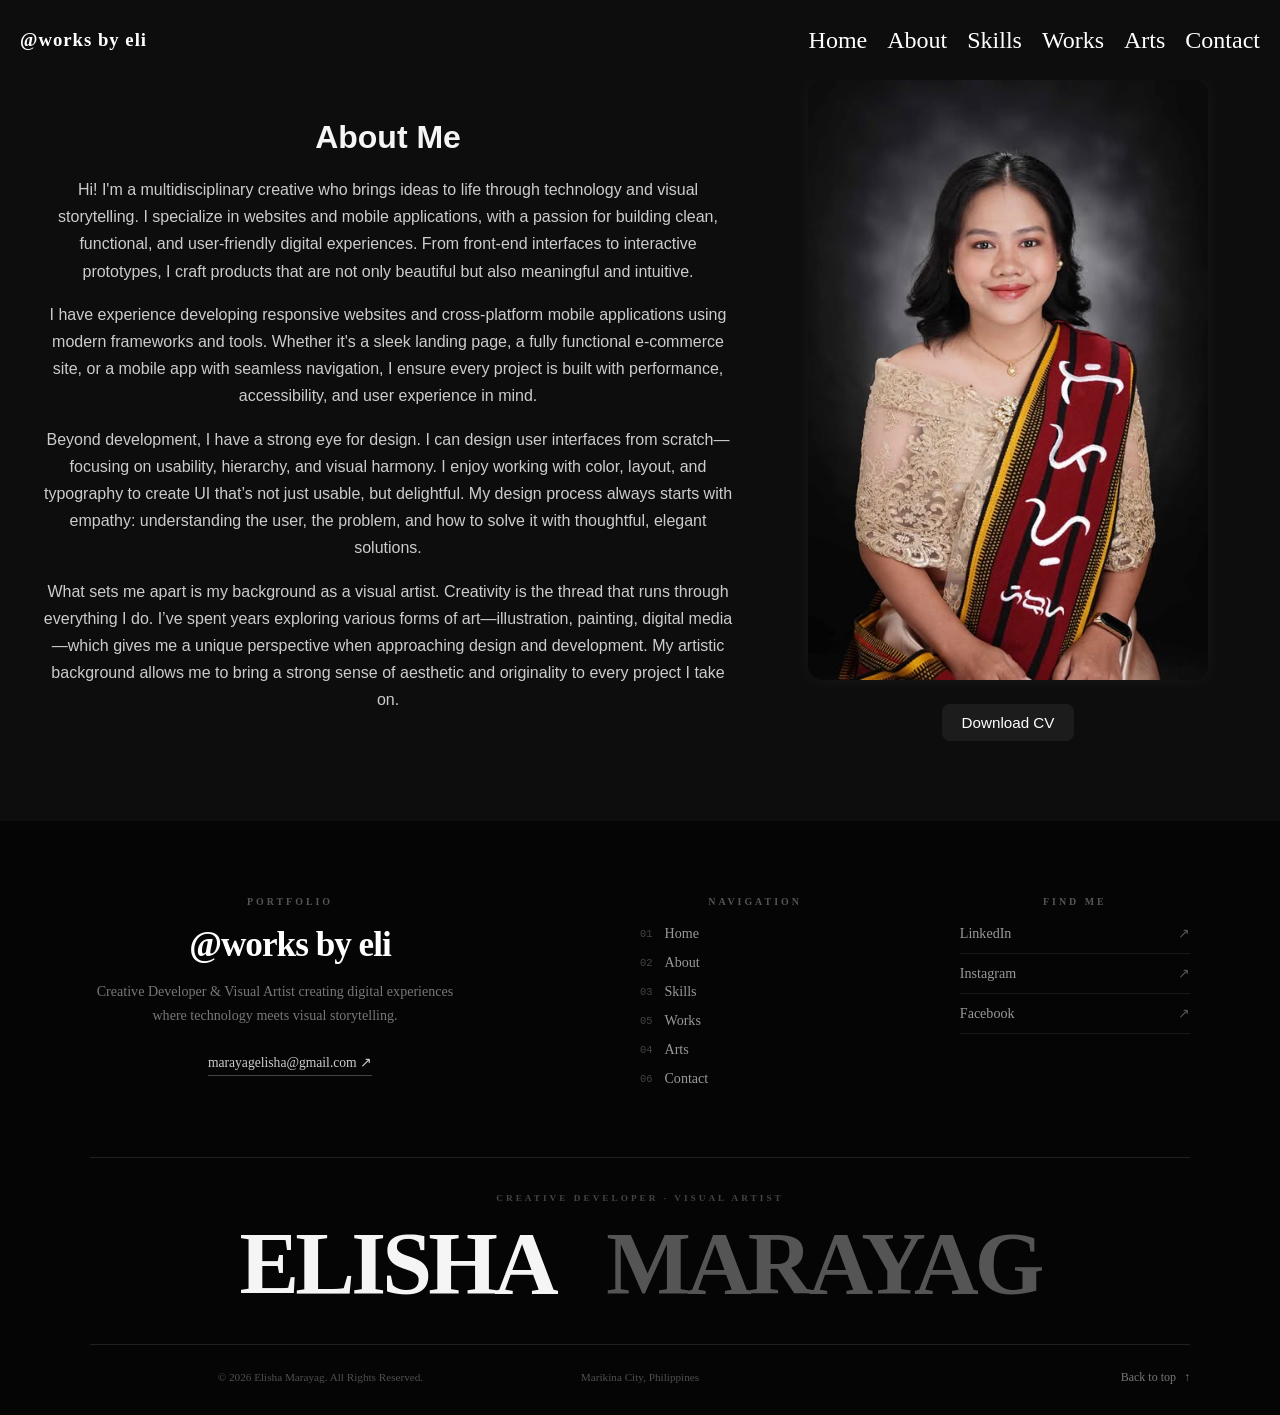
==== commit 046ccbfc: "modified" ====
--- a/about.html
+++ b/about.html
@@ -26,8 +26,8 @@
         <li><a href="index.html">Home</a></li>
         <li><a href="about.html">About</a></li>
         <li><a href="skills.html">Skills</a></li>
+        <li><a href="works.html">Works</a></li>
         <li><a href="arts.html">Arts</a></li>
-        <li><a href="works.html">Works</a></li>
         <li><a href="contact.html">Contact</a></li>
       </ul>
     </div>
@@ -54,8 +54,8 @@
         <li><a href="index.html">Home</a></li>
         <li><a href="about.html">About</a></li>
         <li><a href="skills.html">Skills</a></li>
+        <li><a href="works.html">Works</a></li>
         <li><a href="arts.html">Arts</a></li>
-        <li><a href="works.html">Works</a></li>
         <li><a href="contact.html">Contact</a></li>
       </div>
 
@@ -194,14 +194,14 @@
             Skills
           </a>
 
+          <a href="works.html">
+            <span>05</span>
+            Works
+          </a>
+
           <a href="arts.html">
             <span>04</span>
             Arts
-          </a>
-
-          <a href="works.html">
-            <span>05</span>
-            Works
           </a>
 
           <a href="contact.html">
--- a/style.css
+++ b/style.css
@@ -68,39 +68,57 @@
    HAMBURGER MENU
 ========================================= */
 
+/* =====================================================
+   MOBILE / HAMBURGER NAVIGATION
+===================================================== */
+
 #hamburger-nav {
   display: none;
-}
-
-
-/* Hamburger container */
+
+  position: relative;
+  z-index: 9999;
+
+  background-color: #0d0d0d;
+}
+
+
+/* =====================================================
+   HAMBURGER CONTAINER
+===================================================== */
 
 .hamburger-menu {
   position: relative;
-  display: inline-block;
-}
-
-
-/* Hamburger icon */
+
+  display: inline-flex;
+  align-items: center;
+
+  z-index: 9999;
+}
+
+
+/* =====================================================
+   HAMBURGER ICON
+===================================================== */
 
 .hamburger-icon {
+  width: 30px;
+  height: 24px;
+
+  margin-right: 10px;
+
   display: flex;
   flex-direction: column;
   justify-content: space-between;
 
-  width: 30px;
-  height: 24px;
-
-  margin-right: 10px;
+  position: relative;
 
   cursor: pointer;
 
-  position: relative;
-  z-index: 1001;
-}
-
-
-/* White hamburger lines */
+  z-index: 10001;
+}
+
+
+/* WHITE HAMBURGER LINES */
 
 .hamburger-icon span {
   display: block;
@@ -108,116 +126,165 @@
   width: 100%;
   height: 2px;
 
-  background-color: #ffffff;
-
-  border-radius: 2px;
-
-  transition: all 0.3s ease-in-out;
-}
-
-
-/* =========================================
+  background-color: #ffffff !important;
+
+  border-radius: 10px;
+
+  opacity: 1;
+
+  transition:
+    transform 0.3s ease,
+    opacity 0.3s ease,
+    background-color 0.3s ease;
+}
+
+
+/* =====================================================
    DROPDOWN MENU
-========================================= */
+===================================================== */
 
 .menu-links {
   position: absolute;
 
-  top: calc(100% + 15px);
-  right: 0;
-
-  width: 220px;
-
+  top: calc(100% + 20px);
+  right: 10px;
+
+  width: 230px;
+
+  padding: 8px;
+
+  background-color: #0d0d0d;
+
+  border: 1px solid #333333;
+  border-radius: 12px;
+
+  box-shadow:
+    0 20px 50px rgba(0, 0, 0, 0.65),
+    0 0 0 1px rgba(255, 255, 255, 0.03);
+
+  /* CLOSED STATE */
   max-height: 0;
-
-  overflow: hidden;
-
-  /* Almost black background */
-  background-color: #0d0d0d;
-
-  border-radius: 10px;
 
   opacity: 0;
   visibility: hidden;
 
+  overflow: hidden;
+
+  transform: translateY(-10px);
+
+  pointer-events: none;
+
   transition:
-    max-height 0.3s ease-in-out,
-    opacity 0.3s ease-in-out,
-    visibility 0.3s ease-in-out;
-
-  z-index: 1000;
-}
-
-
-/* Menu list */
+    max-height 0.35s ease,
+    opacity 0.25s ease,
+    transform 0.3s ease,
+    visibility 0.3s ease;
+
+  z-index: 10000;
+}
+
+
+/* =====================================================
+   MENU LIST
+===================================================== */
 
 .menu-links ul {
-  margin: 0;
-  padding: 10px 0;
-}
-
-
-/* Remove bullets */
-
-.menu-links li {
-  list-style: none;
+  width: 100%;
 
   margin: 0;
   padding: 0;
 }
 
 
-/* Menu links */
+/* REMOVE BULLETS */
+
+.menu-links li {
+  width: 100%;
+
+  margin: 0;
+  padding: 0;
+
+  list-style: none;
+}
+
+
+/* =====================================================
+   MENU LINKS
+===================================================== */
 
 .menu-links a {
+  width: 100%;
+
   display: block;
 
-  width: 100%;
-
-  padding: 14px 20px;
-
-  color: #ffffff;
-
-  text-align: center;
-
-  font-size: 1.1rem;
+  padding: 14px 18px;
+
+  color: #ffffff !important;
+
+  background-color: transparent;
+
+  font-size: 1rem;
   font-weight: 500;
 
+  line-height: 1.2;
+
+  text-align: left;
+
   text-decoration: none;
 
+  border-radius: 7px;
+
+  opacity: 1 !important;
+
   transition:
-    background-color 0.2s ease,
-    color 0.2s ease;
-}
-
-
-/* Hover effect */
+    background-color 0.25s ease,
+    color 0.25s ease,
+    padding-left 0.25s ease;
+}
+
+
+/* HOVER */
 
 .menu-links a:hover {
-  background-color: #1c1c1c;
-
-  color: #ffffff;
-}
-
-
-/* =========================================
+  padding-left: 24px;
+
+  background-color: #1f1f1f;
+
+  color: #ffffff !important;
+}
+
+
+/* SMALL LINE BETWEEN LINKS */
+
+.menu-links li:not(:last-child) {
+  border-bottom: 1px solid #1f1f1f;
+}
+
+
+/* =====================================================
    OPEN MENU
-========================================= */
+===================================================== */
 
 .menu-links.open {
-  max-height: 500px;
+  max-height: 600px;
 
   opacity: 1;
   visibility: visible;
-}
-
-
-/* =========================================
-   HAMBURGER → X ANIMATION
-========================================= */
+
+  transform: translateY(0);
+
+  pointer-events: auto;
+}
+
+
+/* =====================================================
+   HAMBURGER → X
+===================================================== */
 
 .hamburger-icon.open span:first-child {
   transform: rotate(45deg) translate(8px, 7px);
+
+  background-color: #ffffff !important;
 }
 
 .hamburger-icon.open span:nth-child(2) {
@@ -226,66 +293,100 @@
 
 .hamburger-icon.open span:last-child {
   transform: rotate(-45deg) translate(8px, -7px);
-}
-#loader-container {
-  position: fixed;
-  top: 0;
-  left: 0;
-  width: 100%;
-  height: 100%;
-  background-color: #ffffff;
-  display: flex;
-  justify-content: center;
-  align-items: center;
-  z-index: 9999;
-}
-
-.loader {
-  display: flex;
-  align-items: center;
-}
-
-.loader-letter {
-  font-size: 24px;
-  font-weight: bold;
-  margin-right: 5px;
-  opacity: 0;
-  visibility: hidden;
-}
-
-@keyframes fadeIn {
-  0% {
-    opacity: 0;
-    visibility: hidden;
-  }
-  100% {
-    opacity: 1;
-    visibility: visible;
-  }
-}
-
-.loader-letter:nth-child(1) {
-  animation: fadeIn 0.5s ease forwards 0.5s;
-}
-
-.loader-letter:nth-child(2) {
-  animation: fadeIn 0.5s ease forwards 1s;
-}
-
-.loader-letter:nth-child(3) {
-  animation: fadeIn 0.5s ease forwards 1.5s;
-}
-
-.loader-letter:nth-child(4) {
-  animation: fadeIn 0.5s ease forwards 2s;
-}
-
-.loader-letter:nth-child(5) {
-  animation: fadeIn 0.5s ease forwards 2.5s;
-}
-
-.loader-letter:nth-child(6) {
-  animation: fadeIn 0.5s ease forwards 3s;
+
+  background-color: #ffffff !important;
+}
+
+
+/* =====================================================
+   MOBILE NAV LOGO
+===================================================== */
+
+#hamburger-nav .logo,
+#hamburger-nav .logo h3 {
+  color: #ffffff !important;
+}
+
+
+/* =====================================================
+   MOBILE DISPLAY
+===================================================== */
+
+@media screen and (max-width: 900px) {
+
+  /* Hide desktop navigation */
+
+  #desktop-nav {
+    display: none;
+  }
+
+
+  /* Show hamburger navigation */
+
+  #hamburger-nav {
+    width: 100%;
+
+    display: flex;
+
+    align-items: center;
+    justify-content: space-between;
+
+    padding: 20px 25px;
+
+    background-color: #0d0d0d;
+
+    position: relative;
+
+    z-index: 9999;
+  }
+
+
+  #hamburger-nav .logo h3 {
+    margin: 0;
+
+    color: #ffffff !important;
+  }
+
+}
+
+
+/* =====================================================
+   SMALL PHONES
+===================================================== */
+
+@media screen and (max-width: 600px) {
+
+  #hamburger-nav {
+    padding: 18px 20px;
+  }
+
+  .hamburger-icon {
+    margin-right: 0;
+  }
+
+  .menu-links {
+    right: 0;
+
+    width: 220px;
+  }
+
+}
+
+
+/* =====================================================
+   VERY SMALL PHONES
+===================================================== */
+
+@media screen and (max-width: 380px) {
+
+  #hamburger-nav {
+    padding: 16px;
+  }
+
+  .menu-links {
+    width: 205px;
+  }
+
 }
 
 /*PROFILE SECTION*/
@@ -385,19 +486,411 @@
   font-size: 1.5rem;
 }
 
+/* =====================================================
+   SERVICES / WHAT I DO
+===================================================== */
+
 .services {
+  width: 100%;
+
   display: grid;
-  grid-template-columns: repeat(auto-fit, minmax(220px, 1fr));
-  gap: 20px;
-}
-
-.services div {
-  background-color: #1c1c1c;
-  padding: 15px;
-  border-radius: 12px;
-  font-size: 0.95rem;
+  grid-template-columns: repeat(3, minmax(0, 1fr));
+
+  gap: 1px;
+
+  margin-top: 35px;
+
+  background-color: #343434;
+
+  border: 1px solid #343434;
+
+  overflow: hidden;
+}
+
+
+/* =====================================================
+   SERVICE CARD
+===================================================== */
+
+.services .service-card {
+  position: relative;
+
+  min-width: 0;
+  min-height: 190px;
+
+  display: flex;
+  flex-direction: column;
+
+  justify-content: space-between;
+
+  padding: 24px;
+
+  background-color: #111111;
+
   color: #ffffff;
-  text-align: center;
+
+  border-radius: 0;
+
+  text-align: left;
+
+  overflow: hidden;
+
+  cursor: default;
+
+  transition:
+    background-color 0.35s ease,
+    transform 0.35s ease;
+}
+
+
+/* subtle light effect */
+
+.services .service-card::before {
+  content: "";
+
+  position: absolute;
+
+  width: 150px;
+  height: 150px;
+
+  top: -100px;
+  right: -100px;
+
+  border-radius: 50%;
+
+  background-color: rgba(255, 255, 255, 0.06);
+
+  transition:
+    width 0.5s ease,
+    height 0.5s ease,
+    top 0.5s ease,
+    right 0.5s ease;
+}
+
+
+.services .service-card:hover::before {
+  width: 260px;
+  height: 260px;
+
+  top: -120px;
+  right: -90px;
+}
+
+
+.services .service-card:hover {
+  background-color: #181818;
+}
+
+
+
+/* =====================================================
+   NUMBER
+===================================================== */
+
+.service-number {
+  position: absolute;
+
+  top: 18px;
+  right: 20px;
+
+  color: #555555;
+
+  font-family: monospace;
+
+  font-size: 0.65rem;
+
+  letter-spacing: 1px;
+
+  transition: color 0.3s ease;
+}
+
+
+.service-card:hover .service-number {
+  color: #aaaaaa;
+}
+
+
+
+/* =====================================================
+   ICON
+===================================================== */
+
+.service-icon {
+  position: relative;
+
+  z-index: 2;
+
+  width: 46px;
+  height: 46px;
+
+  display: flex;
+
+  align-items: center;
+  justify-content: center;
+
+  border: 1px solid #3d3d3d;
+
+  border-radius: 50%;
+
+  background-color: #161616;
+
+  font-size: 1.25rem;
+
+  transition:
+    transform 0.4s ease,
+    background-color 0.4s ease,
+    border-color 0.4s ease;
+}
+
+
+.service-card:hover .service-icon {
+  transform: rotate(-8deg) scale(1.08);
+
+  background-color: #ffffff;
+
+  border-color: #ffffff;
+}
+
+
+
+/* =====================================================
+   TEXT
+===================================================== */
+
+.service-text {
+  position: relative;
+
+  z-index: 2;
+
+  margin-top: 30px;
+}
+
+
+.service-label {
+  display: block;
+
+  margin-bottom: 7px;
+
+  color: #666666;
+
+  font-size: 0.55rem;
+  font-weight: 700;
+
+  letter-spacing: 2px;
+
+  text-transform: uppercase;
+
+  transition: color 0.3s ease;
+}
+
+
+.service-card:hover .service-label {
+  color: #999999;
+}
+
+
+.service-text h3 {
+  max-width: 190px;
+
+  margin: 0;
+
+  color: #f5f5f5;
+
+  font-family: Georgia, "Times New Roman", serif;
+
+  font-size: 1.25rem;
+  font-weight: 400;
+
+  line-height: 1.15;
+
+  transition:
+    color 0.3s ease,
+    transform 0.3s ease;
+}
+
+
+.service-card:hover .service-text h3 {
+  color: #ffffff;
+
+  transform: translateX(4px);
+}
+
+
+
+/* =====================================================
+   ARROW
+===================================================== */
+
+.service-arrow {
+  position: absolute;
+
+  right: 20px;
+  bottom: 20px;
+
+  z-index: 2;
+
+  color: #555555;
+
+  font-size: 1rem;
+
+  opacity: 0;
+
+  transform: translate(-5px, 5px);
+
+  transition:
+    opacity 0.3s ease,
+    transform 0.3s ease,
+    color 0.3s ease;
+}
+
+
+.service-card:hover .service-arrow {
+  opacity: 1;
+
+  color: #ffffff;
+
+  transform: translate(0, 0);
+}
+
+
+
+/* =====================================================
+   ANIMATION CARD SPECIAL EFFECT
+===================================================== */
+
+.service-card:last-child .service-icon {
+  font-family: Georgia, "Times New Roman", serif;
+
+  font-size: 1.6rem;
+}
+
+
+.service-card:last-child:hover .service-icon {
+  animation: animationSpark 1.2s ease-in-out infinite;
+}
+
+
+@keyframes animationSpark {
+
+  0%,
+  100% {
+    transform: rotate(0deg) scale(1);
+  }
+
+  50% {
+    transform: rotate(90deg) scale(1.12);
+  }
+
+}
+
+
+
+/* =====================================================
+   TABLET
+===================================================== */
+
+@media screen and (max-width: 900px) {
+
+  .services {
+    grid-template-columns: repeat(2, minmax(0, 1fr));
+  }
+
+
+  .services .service-card {
+    min-height: 180px;
+
+    padding: 22px;
+  }
+
+}
+
+
+
+/* =====================================================
+   MOBILE
+===================================================== */
+
+@media screen and (max-width: 600px) {
+
+  .services {
+    grid-template-columns: 1fr;
+
+    gap: 1px;
+
+    margin-top: 30px;
+  }
+
+
+  .services .service-card {
+    min-height: 145px;
+
+    padding: 20px;
+  }
+
+
+  .service-icon {
+    width: 42px;
+    height: 42px;
+
+    font-size: 1.1rem;
+  }
+
+
+  .service-text {
+    margin-top: 25px;
+  }
+
+
+  .service-text h3 {
+    max-width: 230px;
+
+    font-size: 1.15rem;
+  }
+
+
+  .service-arrow {
+    opacity: 1;
+
+    right: 20px;
+    bottom: 20px;
+
+    transform: none;
+  }
+
+}
+
+
+
+/* =====================================================
+   VERY SMALL MOBILE
+===================================================== */
+
+@media screen and (max-width: 380px) {
+
+  .services .service-card {
+    min-height: 135px;
+
+    padding: 18px;
+  }
+
+
+  .service-number {
+    top: 16px;
+    right: 17px;
+  }
+
+
+  .service-text h3 {
+    font-size: 1.05rem;
+  }
+
+
+  .service-label {
+    font-size: 0.5rem;
+
+    letter-spacing: 1.5px;
+  }
+
 }
 /*ABOUT SECTION*/
 #about {
@@ -1148,267 +1641,2023 @@
     padding: 25px 18px;
   }
 }
-/*WORKS SECTION*/
+/* =====================================================
+   WORKS SECTION
+===================================================== */
+
 #works {
+  width: 100%;
+  min-height: 100vh;
+
+  padding: 100px 30px 120px;
+
+  background-color: #0a0a0a;
+
+  color: #ffffff;
+
+  font-family: "Segoe UI", sans-serif;
+
+  box-sizing: border-box;
+
+  overflow: hidden;
+}
+
+#works *,
+#works *::before,
+#works *::after {
+  box-sizing: border-box;
+}
+
+
+.works-wrapper {
+  width: 100%;
+  max-width: 1200px;
+
+  margin: 0 auto;
+}
+
+
+
+/* =====================================================
+   MAIN HEADER
+===================================================== */
+
+.works-header {
+  width: 100%;
+  max-width: 750px;
+
+  margin: 0 auto 100px;
+
+  text-align: center;
+}
+
+
+.works-eyebrow {
+  margin: 0 0 15px;
+
+  color: #777777;
+
+  font-size: 0.65rem;
+  font-weight: 700;
+
+  letter-spacing: 4px;
+
+  text-transform: uppercase;
+}
+
+
+.works-header h1 {
+  margin: 0 0 20px;
+
+  color: #ffffff;
+
+  font-size: clamp(3rem, 6vw, 5rem);
+  font-weight: 600;
+
+  line-height: 1;
+
+  letter-spacing: -3px;
+}
+
+
+.works-header h1 span {
+  color: #666666;
+}
+
+
+.works-intro {
+  width: 100%;
+  max-width: 600px;
+
+  margin: 0 auto;
+
+  color: #888888;
+
+  font-size: 0.95rem;
+
+  line-height: 1.7;
+}
+
+
+
+/* =====================================================
+   PROJECT GROUP
+===================================================== */
+
+.works-group {
+  width: 100%;
+}
+
+
+
+/* =====================================================
+   GROUP HEADER
+===================================================== */
+
+.works-group-header {
+  width: 100%;
+
+  display: grid;
+
+  grid-template-columns: 110px 1fr auto;
+
+  align-items: end;
+
+  gap: 30px;
+
+  margin-bottom: 35px;
+
+  padding: 0 0 30px;
+
+  border-bottom: 1px solid #333333;
+}
+
+
+
+/* LARGE COLLECTION NUMBER */
+
+.works-group-number {
+  color: #292929;
+
+  font-family: Georgia, "Times New Roman", serif;
+
+  font-size: clamp(4rem, 7vw, 7rem);
+
+  line-height: 0.75;
+
+  letter-spacing: -5px;
+}
+
+
+
+/* GROUP TITLE */
+
+.works-group-title p {
+  margin: 0 0 8px;
+
+  color: #666666;
+
+  font-family: monospace;
+
+  font-size: 0.6rem;
+  font-weight: 700;
+
+  letter-spacing: 3px;
+
+  text-transform: uppercase;
+}
+
+
+.works-group-title h2 {
+  margin: 0;
+
+  color: #f5f5f5;
+
+  font-family: Georgia, "Times New Roman", serif;
+
+  font-size: clamp(2.2rem, 4vw, 4rem);
+  font-weight: 400;
+
+  line-height: 0.95;
+
+  letter-spacing: -2px;
+}
+
+
+.works-group-title h2 span {
+  color: #5d5d5d;
+
+  font-style: italic;
+}
+
+
+
+/* PROJECT COUNT */
+
+.works-group-count {
+  padding-bottom: 5px;
+
+  color: #555555;
+
+  font-family: monospace;
+
+  font-size: 0.6rem;
+
+  letter-spacing: 2px;
+
+  white-space: nowrap;
+}
+
+
+
+/* =====================================================
+   PROJECT LIST
+===================================================== */
+
+.works-container {
+  width: 100%;
+
+  display: flex;
+  flex-direction: column;
+
+  gap: 8px;
+}
+
+
+
+/* =====================================================
+   PROJECT ROW
+===================================================== */
+
+.work-box {
+  width: 100%;
+  min-height: 260px;
+
+  position: relative;
+
+  display: grid;
+
+  grid-template-columns:
+    minmax(320px, 0.95fr)
+    minmax(400px, 1.15fr)
+    145px;
+
   background-color: #0d0d0d;
-  padding: 100px 20px;
-  font-family: 'Segoe UI', sans-serif;
-}
-
-#works .section__text__p1,
-#works .title {
-  color: #ffffff;
-  text-align: center;
-}
-
-#works .title {
+
+  border: 1px solid #292929;
+
+  cursor: pointer;
+
+  overflow: hidden;
+
+  transition:
+    background-color 0.35s ease,
+    border-color 0.35s ease,
+    transform 0.35s ease,
+    box-shadow 0.35s ease;
+}
+
+
+.work-box:hover {
+  background-color: #111111;
+
+  border-color: #4a4a4a;
+
+  transform: translateY(-2px);
+
+  box-shadow:
+    0 15px 40px rgba(0, 0, 0, 0.25);
+}
+
+
+
+/* =====================================================
+   IMAGE
+===================================================== */
+
+.work-image-area {
+  position: relative;
+
+  width: 100%;
+  min-width: 0;
+
+  overflow: hidden;
+
+  background-color: #111111;
+}
+
+
+.work-photo {
+  width: 100%;
+  height: 100%;
+
+  min-height: 260px;
+
+  display: block;
+
+  object-fit: cover;
+
+  filter:
+    saturate(0.8)
+    brightness(0.8);
+
+  transition:
+    transform 0.6s cubic-bezier(0.22, 1, 0.36, 1),
+    filter 0.4s ease;
+}
+
+
+.work-box:hover .work-photo {
+  transform: scale(1.05);
+
+  filter:
+    saturate(1)
+    brightness(0.95);
+}
+
+
+
+/* IMAGE GRADIENT */
+
+.work-image-area::after {
+  content: "";
+
+  position: absolute;
+
+  inset: 0;
+
+  z-index: 1;
+
+  background:
+    linear-gradient(
+      90deg,
+      rgba(0, 0, 0, 0.05),
+      rgba(0, 0, 0, 0.05) 60%,
+      rgba(0, 0, 0, 0.45)
+    );
+
+  pointer-events: none;
+}
+
+
+
+/* =====================================================
+   IMAGE CATEGORY
+===================================================== */
+
+.work-image-label {
+  position: absolute;
+
+  top: 20px;
+  left: 20px;
+
+  z-index: 3;
+
+  max-width: 130px;
+
+  color: rgba(255, 255, 255, 0.75);
+
+  font-size: 0.58rem;
   font-weight: 700;
-  font-size: 2.5rem;
-  margin-bottom: 40px;
-}
-
-/* Instagram-style grid */
-.works-container {
-  display: grid;
-  grid-template-columns: repeat(3, 1fr);
-  gap: 4px;
-  max-width: 950px;
-  margin: 0 auto;
-}
-
-.work-box {
-  width: 100%;
-}
-
-/* Square Instagram post */
-.work-image-container {
-  position: relative;
-  width: 100%;
-  aspect-ratio: 1 / 1;
-  overflow: hidden;
-  background: #1c1c1c;
-  cursor: pointer;
-}
-
-.work-photo {
-  width: 100%;
-  height: 100%;
-  object-fit: cover;
-  display: block;
-  transition: transform 0.3s ease;
-}
-
-/* Dark overlay */
-.work-description-hover {
+
+  line-height: 1.4;
+
+  letter-spacing: 2px;
+
+  text-transform: uppercase;
+}
+
+
+
+/* =====================================================
+   IMAGE ICON
+===================================================== */
+
+.work-image-icon {
   position: absolute;
-  inset: 0;
-
-  display: flex;
-  justify-content: center;
-  align-items: center;
-
-  padding: 20px;
-  background: rgba(0, 0, 0, 0.65);
-  color: white;
-
-  text-align: center;
-  font-size: 0.95rem;
-
-  opacity: 0;
-  transition: opacity 0.3s ease;
-}
-
-.work-image-container:hover .work-description-hover {
-  opacity: 1;
-}
-
-.work-image-container:hover .work-photo {
-  transform: scale(1.04);
-}
-
-
-/* =========================
-   ARTWORK MODAL
-   ========================= */
-
-   .modal-buttons {
+
+  left: 20px;
+  bottom: 20px;
+
+  z-index: 3;
+
+  width: 35px;
+  height: 35px;
+
   display: flex;
   align-items: center;
-  gap: 12px;
-
-  margin-top: 25px;
-
+  justify-content: center;
+
+  border: 1px solid rgba(255, 255, 255, 0.4);
+  border-radius: 50%;
+
+  color: #ffffff;
+
+  font-size: 0.85rem;
+
+  transition:
+    background-color 0.3s ease,
+    color 0.3s ease,
+    transform 0.3s ease;
+}
+
+
+.work-box:hover .work-image-icon {
+  background-color: #ffffff;
+
+  color: #000000;
+
+  transform: rotate(45deg);
+}
+
+
+
+/* =====================================================
+   PROJECT CONTENT
+===================================================== */
+
+.work-content {
+  min-width: 0;
+
+  display: grid;
+
+  grid-template-columns: 85px 1fr;
+
+  gap: 20px;
+
+  align-items: center;
+
+  padding: 35px 30px;
+}
+
+
+
+/* =====================================================
+   PROJECT NUMBER
+===================================================== */
+
+.work-number {
+  align-self: start;
+
+  color: #252525;
+
+  font-family: Georgia, "Times New Roman", serif;
+
+  font-size: clamp(3.8rem, 5vw, 5rem);
+
+  line-height: 0.9;
+
+  transition: color 0.35s ease;
+}
+
+
+.work-box:hover .work-number {
+  color: #454545;
+}
+
+
+
+/* =====================================================
+   PROJECT INFORMATION
+===================================================== */
+
+.work-information {
+  min-width: 0;
+}
+
+
+.work-category {
+  margin: 0 0 7px;
+
+  color: #777777;
+
+  font-size: 0.58rem;
+  font-weight: 700;
+
+  letter-spacing: 2.5px;
+
+  text-transform: uppercase;
+}
+
+
+.work-information h2 {
+  margin: 0 0 10px;
+
+  color: #f5f5f5;
+
+  font-family: Georgia, "Times New Roman", serif;
+
+  font-size: clamp(1.4rem, 2.2vw, 2rem);
+  font-weight: 500;
+
+  line-height: 1.15;
+
+  transition: color 0.3s ease;
+}
+
+
+.work-box:hover .work-information h2 {
+  color: #ffffff;
+}
+
+
+.work-description {
+  width: 100%;
+  max-width: 500px;
+
+  margin: 0 0 18px;
+
+  color: #888888;
+
+  font-size: 0.84rem;
+
+  line-height: 1.65;
+}
+
+
+
+/* =====================================================
+   TAGS
+===================================================== */
+
+.work-tags {
+  display: flex;
   flex-wrap: wrap;
-}
-
-.project-button {
+
+  gap: 7px;
+}
+
+
+.work-tags span {
   display: inline-block;
 
-  padding: 10px 18px;
-
-  border: 1px solid white;
-  border-radius: 6px;
-
-  background: transparent;
-  color: white;
-
-  text-decoration: none;
-  font-size: 0.9rem;
+  padding: 5px 10px;
+
+  border: 1px solid #444444;
+  border-radius: 100px;
+
+  color: #aaaaaa;
+
+  font-size: 0.65rem;
+
+  white-space: nowrap;
+
+  transition:
+    color 0.3s ease,
+    border-color 0.3s ease,
+    background-color 0.3s ease;
+}
+
+
+.work-box:hover .work-tags span {
+  border-color: #666666;
+
+  color: #dddddd;
+}
+
+
+
+/* =====================================================
+   VIEW PROJECT
+===================================================== */
+
+.work-action {
+  min-width: 0;
+
+  display: flex;
+
+  align-items: center;
+  justify-content: space-between;
+
+  gap: 15px;
+
+  padding: 30px 22px;
+
+  border-left: 1px solid #292929;
+
+  color: #777777;
+
+  transition:
+    color 0.3s ease,
+    border-color 0.3s ease;
+}
+
+
+.work-action > span {
+  font-size: 0.65rem;
   font-weight: 600;
 
-  cursor: pointer;
-
-  transition: all 0.3s ease;
-}
-
-.project-button:hover {
-  background: white;
-  color: black;
-}
+  line-height: 1.35;
+
+  letter-spacing: 1px;
+}
+
+
+.work-arrow {
+  flex-shrink: 0;
+
+  width: 42px;
+  height: 42px;
+
+  display: flex;
+  align-items: center;
+  justify-content: center;
+
+  border: 1px solid #555555;
+  border-radius: 50%;
+
+  color: #bbbbbb;
+
+  font-size: 1.1rem;
+
+  transition:
+    background-color 0.3s ease,
+    color 0.3s ease,
+    border-color 0.3s ease,
+    transform 0.3s ease;
+}
+
+
+.work-box:hover .work-action {
+  color: #ffffff;
+
+  border-color: #444444;
+}
+
+
+.work-box:hover .work-arrow {
+  background-color: #ffffff;
+
+  border-color: #ffffff;
+
+  color: #000000;
+
+  transform: translateX(4px);
+}
+
+
+
+/* =====================================================
+   COLLECTION DIVIDER
+===================================================== */
+
+.works-collection-divider {
+  width: 100%;
+
+  display: grid;
+
+  grid-template-columns: auto 1fr auto;
+
+  align-items: center;
+
+  gap: 20px;
+
+  margin: 120px 0;
+
+  color: #454545;
+}
+
+
+.works-collection-divider span {
+  font-family: monospace;
+
+  font-size: 0.55rem;
+
+  letter-spacing: 2px;
+
+  white-space: nowrap;
+}
+
+
+.works-collection-divider div {
+  width: 100%;
+  height: 1px;
+
+  background:
+    linear-gradient(
+      90deg,
+      #252525,
+      #555555,
+      #252525
+    );
+}
+
+
+
+/* =====================================================
+   DESIGN COLLECTION
+===================================================== */
+
+.works-group-design .works-group-number {
+  color: #333333;
+}
+
+
+
+/* =====================================================
+   VERTICAL POSTERS
+===================================================== */
+
+.poster-project .work-image-area {
+  background-color: #121212;
+}
+
+
+.poster-project .work-photo {
+  object-fit: contain;
+  object-position: center;
+
+  padding: 8px;
+}
+
+
+
+/* COFFEE */
+
+.coffee-project .work-image-area {
+  background-color: #160b06;
+}
+
+
+
+/* CLOWN */
+
+.clown-project .work-image-area {
+  background-color: #0d1f38;
+}
+
+
+
+/* =====================================================
+   END OF WORK
+===================================================== */
+
+.works-end {
+  width: 100%;
+
+  display: grid;
+
+  grid-template-columns:
+    auto 1fr auto;
+
+  align-items: center;
+
+  gap: 20px;
+
+  margin-top: 100px;
+
+  padding: 22px 0;
+
+  border-top: 1px solid #292929;
+  border-bottom: 1px solid #292929;
+}
+
+
+.works-end span {
+  color: #555555;
+
+  font-family: monospace;
+
+  font-size: 0.58rem;
+
+  letter-spacing: 2px;
+
+  white-space: nowrap;
+}
+
+
+.works-end div {
+  width: 100%;
+  height: 1px;
+
+  background-color: #252525;
+}
+
+
+
+/* =====================================================
+   MODAL
+===================================================== */
 
 .art-modal {
+  position: fixed;
+
+  inset: 0;
+
+  z-index: 99999;
+
   display: none;
-  position: fixed;
-  z-index: 9999;
-  inset: 0;
-
-  background: rgba(0, 0, 0, 0.9);
-
+
+  align-items: center;
   justify-content: center;
-  align-items: center;
-
-  padding: 30px;
-}
+
+  padding: 35px;
+
+  background-color: rgba(0, 0, 0, 0.92);
+
+  backdrop-filter: blur(8px);
+  -webkit-backdrop-filter: blur(8px);
+}
+
 
 .art-modal.active {
   display: flex;
 }
 
+
+
+/* =====================================================
+   MODAL CONTENT
+===================================================== */
+
 .modal-content {
+  width: 100%;
+  max-width: 1050px;
+  max-height: 88vh;
+
+  display: grid;
+
+  grid-template-columns:
+    minmax(0, 1.4fr)
+    minmax(300px, 0.6fr);
+
+  background-color: #0d0d0d;
+
+  border: 1px solid #333333;
+
+  color: #ffffff;
+
+  overflow: hidden;
+}
+
+
+
+/* =====================================================
+   MODAL IMAGE
+===================================================== */
+
+.modal-image-container {
+  width: 100%;
+  min-width: 0;
+
   display: flex;
 
-  width: 100%;
-  max-width: 1000px;
-  max-height: 90vh;
-
-  background: #111;
-  color: white;
+  align-items: center;
+  justify-content: center;
+
+  background-color: #050505;
 
   overflow: hidden;
-  border-radius: 5px;
-}
-
-/* Large artwork */
+}
+
+
 .modal-image {
-  width: 65%;
+  width: 100%;
+  height: 100%;
+
+  max-height: 88vh;
+
+  display: block;
+
   object-fit: contain;
-  background: black;
-}
-
-/* Artwork information */
+}
+
+
+
+/* =====================================================
+   MODAL INFO
+===================================================== */
+
 .modal-info {
-  width: 35%;
-  padding: 30px;
+  width: 100%;
+  min-width: 0;
+
+  padding: 45px 35px;
+
+  display: flex;
+  flex-direction: column;
+  justify-content: center;
+
   overflow-y: auto;
 }
 
+
+.modal-project-label {
+  margin: 0 0 12px !important;
+
+  color: #666666 !important;
+
+  font-size: 0.6rem !important;
+  font-weight: 700;
+
+  letter-spacing: 3px;
+
+  text-transform: uppercase;
+}
+
+
 .modal-info h2 {
-  margin-top: 0;
-  font-size: 1.5rem;
-}
-
-.modal-info p {
-  color: #ccc;
-  line-height: 1.6;
-}
-
-/* Close button */
+  margin: 0 0 10px;
+
+  color: #ffffff;
+
+  font-family: Georgia, "Times New Roman", serif;
+
+  font-size: clamp(1.8rem, 3vw, 2.7rem);
+  font-weight: 500;
+
+  line-height: 1.1;
+}
+
+
+.modal-details {
+  margin: 0 0 25px;
+
+  color: #777777 !important;
+
+  font-size: 0.7rem !important;
+  font-weight: 700;
+
+  letter-spacing: 2px;
+
+  text-transform: uppercase;
+}
+
+
+.modal-info > p:not(.modal-details):not(.modal-project-label) {
+  margin: 0;
+
+  color: #aaaaaa;
+
+  font-size: 0.9rem;
+
+  line-height: 1.7;
+}
+
+
+
+/* =====================================================
+   MODAL BUTTONS
+===================================================== */
+
+.modal-buttons {
+  display: flex;
+  flex-wrap: wrap;
+
+  gap: 10px;
+
+  margin-top: 30px;
+}
+
+
+.project-button {
+  min-height: 42px;
+
+  display: inline-flex;
+
+  align-items: center;
+  justify-content: center;
+
+  padding: 10px 17px;
+
+  border: 1px solid #555555;
+
+  background-color: transparent;
+
+  color: #ffffff;
+
+  font-size: 0.75rem;
+  font-weight: 600;
+
+  letter-spacing: 0.5px;
+
+  text-decoration: none;
+
+  transition:
+    background-color 0.3s ease,
+    color 0.3s ease,
+    border-color 0.3s ease,
+    transform 0.3s ease;
+}
+
+
+.project-button:hover {
+  background-color: #ffffff;
+
+  border-color: #ffffff;
+
+  color: #000000;
+
+  transform: translateY(-2px);
+}
+
+
+
+/* =====================================================
+   MODAL CLOSE
+===================================================== */
+
 .modal-close {
+  position: fixed;
+
+  top: 25px;
+  right: 30px;
+
+  z-index: 100000;
+
+  width: 45px;
+  height: 45px;
+
+  display: flex;
+
+  align-items: center;
+  justify-content: center;
+
+  padding: 0;
+
+  border: 1px solid #555555;
+  border-radius: 50%;
+
+  background-color: rgba(10, 10, 10, 0.8);
+
+  color: #ffffff;
+
+  font-family: Arial, sans-serif;
+
+  font-size: 1.8rem;
+  font-weight: 300;
+
+  line-height: 1;
+
+  cursor: pointer;
+
+  transition:
+    background-color 0.3s ease,
+    color 0.3s ease,
+    transform 0.3s ease;
+}
+
+
+.modal-close:hover {
+  background-color: #ffffff;
+
+  color: #000000;
+
+  transform: rotate(90deg);
+}
+
+
+
+/* =====================================================
+   SMALL DESKTOP
+===================================================== */
+
+@media screen and (max-width: 1100px) {
+
+  .work-box {
+    grid-template-columns:
+      minmax(280px, 0.9fr)
+      minmax(350px, 1.1fr)
+      120px;
+  }
+
+
+  .work-content {
+    grid-template-columns: 65px 1fr;
+
+    padding: 30px 25px;
+  }
+
+
+  .work-number {
+    font-size: 3.5rem;
+  }
+
+
+  .work-action {
+    padding: 25px 15px;
+  }
+
+}
+
+
+
+/* =====================================================
+   TABLET
+===================================================== */
+
+@media screen and (max-width: 900px) {
+
+  #works {
+    padding: 80px 25px 100px;
+  }
+
+
+  .works-header {
+    margin-bottom: 80px;
+  }
+
+
+  /* GROUP HEADER */
+
+  .works-group-header {
+    grid-template-columns: 80px 1fr;
+
+    gap: 20px;
+  }
+
+
+  .works-group-number {
+    font-size: 4.5rem;
+  }
+
+
+  .works-group-count {
+    grid-column: 2;
+
+    padding-bottom: 0;
+  }
+
+
+  /* PROJECT */
+
+  .work-box {
+    min-height: auto;
+
+    grid-template-columns:
+      minmax(250px, 0.85fr)
+      minmax(0, 1.15fr);
+  }
+
+
+  .work-image-area {
+    min-height: 280px;
+  }
+
+
+  .work-photo {
+    min-height: 280px;
+  }
+
+
+  .work-content {
+    grid-template-columns: 55px 1fr;
+
+    padding: 30px 25px;
+  }
+
+
+  .work-number {
+    font-size: 3rem;
+  }
+
+
+  .work-action {
+    grid-column: 1 / -1;
+
+    min-height: 60px;
+
+    padding: 15px 20px;
+
+    border-top: 1px solid #292929;
+    border-left: none;
+  }
+
+
+  .work-action > span br {
+    display: none;
+  }
+
+
+  /* DIVIDER */
+
+  .works-collection-divider {
+    margin: 90px 0;
+  }
+
+
+  /* MODAL */
+
+  .modal-content {
+    grid-template-columns: 1fr;
+
+    max-width: 750px;
+
+    overflow-y: auto;
+  }
+
+
+  .modal-image-container {
+    min-height: 350px;
+  }
+
+
+  .modal-image {
+    max-height: 450px;
+  }
+
+}
+
+
+
+/* =====================================================
+   MOBILE
+===================================================== */
+
+@media screen and (max-width: 650px) {
+
+  #works {
+    padding: 65px 16px 80px;
+  }
+
+
+  /* MAIN HEADER */
+
+  .works-header {
+    margin-bottom: 70px;
+  }
+
+
+  .works-eyebrow {
+    font-size: 0.58rem;
+
+    letter-spacing: 3px;
+  }
+
+
+  .works-header h1 {
+    font-size: clamp(2.5rem, 12vw, 3.5rem);
+
+    letter-spacing: -2px;
+  }
+
+
+  .works-intro {
+    max-width: 420px;
+
+    font-size: 0.88rem;
+  }
+
+
+  /* =================================================
+     GROUP HEADER
+  ================================================= */
+
+  .works-group-header {
+    display: block;
+
+    margin-bottom: 25px;
+
+    padding-bottom: 25px;
+  }
+
+
+  .works-group-number {
+    margin-bottom: 20px;
+
+    font-size: 4rem;
+
+    letter-spacing: -3px;
+  }
+
+
+  .works-group-title p {
+    margin-bottom: 8px;
+
+    font-size: 0.52rem;
+  }
+
+
+  .works-group-title h2 {
+    font-size: clamp(2.2rem, 11vw, 3.2rem);
+
+    letter-spacing: -2px;
+  }
+
+
+  .works-group-count {
+    margin-top: 20px;
+
+    font-size: 0.52rem;
+  }
+
+
+  /* =================================================
+     PROJECTS
+  ================================================= */
+
+  .works-container {
+    gap: 12px;
+  }
+
+
+  .work-box {
+    display: block;
+  }
+
+
+  .work-image-area {
+    width: 100%;
+    height: 230px;
+
+    min-height: 0;
+  }
+
+
+  .work-photo {
+    width: 100%;
+    height: 100%;
+
+    min-height: 0;
+  }
+
+
+  /* VERTICAL POSTERS */
+
+  .poster-project .work-image-area {
+    height: 330px;
+  }
+
+
+  .poster-project .work-photo {
+    width: 100%;
+    height: 100%;
+
+    min-height: 0;
+
+    object-fit: contain;
+  }
+
+
+  /* =================================================
+     INFORMATION
+  ================================================= */
+
+  .work-content {
+    display: grid;
+
+    grid-template-columns: 45px 1fr;
+
+    gap: 15px;
+
+    padding: 25px 20px;
+  }
+
+
+  .work-number {
+    font-size: 2.5rem;
+  }
+
+
+  .work-information h2 {
+    font-size: 1.4rem;
+  }
+
+
+  .work-description {
+    font-size: 0.8rem;
+  }
+
+
+  /* =================================================
+     VIEW PROJECT
+  ================================================= */
+
+  .work-action {
+    display: flex;
+
+    min-height: 60px;
+
+    padding: 12px 20px;
+
+    border-top: 1px solid #292929;
+    border-left: none;
+  }
+
+
+  .work-action > span {
+    font-size: 0.6rem;
+  }
+
+
+  .work-arrow {
+    width: 36px;
+    height: 36px;
+
+    font-size: 0.9rem;
+  }
+
+
+  /* =================================================
+     COLLECTION DIVIDER
+  ================================================= */
+
+  .works-collection-divider {
+    margin: 75px 0;
+
+    gap: 10px;
+  }
+
+
+  .works-collection-divider span {
+    font-size: 0.47rem;
+
+    letter-spacing: 1px;
+  }
+
+
+  /* =================================================
+     END
+  ================================================= */
+
+  .works-end {
+    margin-top: 70px;
+
+    gap: 10px;
+  }
+
+
+  .works-end span {
+    font-size: 0.48rem;
+
+    letter-spacing: 1px;
+  }
+
+
+  /* =================================================
+     MODAL
+  ================================================= */
+
+  .art-modal {
+    padding: 15px;
+  }
+
+
+  .modal-content {
+    max-height: 90vh;
+  }
+
+
+  .modal-image-container {
+    min-height: 230px;
+  }
+
+
+  .modal-image {
+    height: 230px;
+
+    object-fit: contain;
+  }
+
+
+  .modal-info {
+    padding: 30px 22px;
+  }
+
+
+  .modal-info h2 {
+    font-size: 1.8rem;
+  }
+
+
+  .modal-close {
+    top: 12px;
+    right: 12px;
+
+    width: 40px;
+    height: 40px;
+
+    font-size: 1.5rem;
+  }
+
+}
+
+
+
+/* =====================================================
+   VERY SMALL MOBILE
+===================================================== */
+
+@media screen and (max-width: 380px) {
+
+  #works {
+    padding-left: 12px;
+    padding-right: 12px;
+  }
+
+
+  .work-image-area {
+    height: 200px;
+  }
+
+
+  .poster-project .work-image-area {
+    height: 300px;
+  }
+
+
+  .work-content {
+    grid-template-columns: 1fr;
+
+    padding: 22px 18px;
+  }
+
+
+  .work-number {
+    margin-bottom: 5px;
+
+    font-size: 2rem;
+  }
+
+
+  .work-tags span {
+    font-size: 0.58rem;
+  }
+
+
+  .works-group-number {
+    font-size: 3.5rem;
+  }
+
+
+  .works-collection-divider span:last-child {
+    display: none;
+  }
+
+
+  .works-collection-divider {
+    grid-template-columns: auto 1fr;
+  }
+
+
+  .works-end span:last-child {
+    display: none;
+  }
+
+
+  .works-end {
+    grid-template-columns: auto 1fr;
+  }
+
+
+  .modal-info {
+    padding: 25px 18px;
+  }
+
+}
+/* =====================================================
+   VISUAL ART — DARK EXHIBITION GALLERY
+===================================================== */
+
+#visual-art {
+  width: 100%;
+  min-height: 100vh;
+
+  padding: 100px 30px 110px;
+
+  background:
+    radial-gradient(
+      circle at 50% 0%,
+      #151515 0%,
+      #0d0d0d 35%,
+      #080808 100%
+    );
+
+  color: #ffffff;
+
+  font-family: "Segoe UI", sans-serif;
+
+  box-sizing: border-box;
+
+  overflow: hidden;
+}
+
+#visual-art *,
+#visual-art *::before,
+#visual-art *::after {
+  box-sizing: border-box;
+}
+
+
+/* =====================================================
+   MAIN WRAPPER
+===================================================== */
+
+.visual-wrapper {
+  width: 100%;
+  max-width: 1200px;
+
+  margin: 0 auto;
+}
+
+
+/* =====================================================
+   HEADER
+===================================================== */
+
+.visual-header {
+  width: 100%;
+
+  margin-bottom: 70px;
+}
+
+
+/* =====================================================
+   TOP META
+===================================================== */
+
+.visual-header-meta {
+  width: 100%;
+
+  display: flex;
+  justify-content: space-between;
+  align-items: center;
+
+  gap: 20px;
+
+  padding-bottom: 18px;
+
+  border-bottom: 1px solid #292929;
+}
+
+.visual-header-meta span {
+  color: #666666;
+
+  font-family: monospace;
+
+  font-size: 0.65rem;
+
+  letter-spacing: 2px;
+}
+
+
+/* =====================================================
+   HUGE ART ARCHIVE TITLE
+===================================================== */
+
+.visual-title {
+  width: 100%;
+
+  display: flex;
+  align-items: baseline;
+  justify-content: space-between;
+
+  gap: 30px;
+
+  margin: 35px 0;
+
+  color: #ffffff;
+
+  font-family: Georgia, "Times New Roman", serif;
+
+  font-size: clamp(3.8rem, 9vw, 8rem);
+  font-weight: 400;
+
+  line-height: 0.9;
+
+  letter-spacing: clamp(-7px, -0.5vw, -3px);
+}
+
+.visual-title span {
+  color: #4c4c4c;
+
+  font-style: italic;
+}
+
+
+/* =====================================================
+   HEADER BOTTOM
+   Description is centered
+===================================================== */
+
+.visual-header-bottom {
+  position: relative;
+
+  width: 100%;
+
+  min-height: 80px;
+
+  display: flex;
+  align-items: center;
+  justify-content: center;
+
+  padding: 25px 180px 0;
+
+  border-top: 1px solid #292929;
+
+  text-align: center;
+}
+
+
+/* CENTER DESCRIPTION */
+
+.visual-header-bottom p {
+  width: 100%;
+  max-width: 600px;
+
+  margin: 0 auto;
+
+  color: #888888;
+
+  font-size: 0.9rem;
+
+  line-height: 1.8;
+
+  text-align: center;
+}
+
+
+/* YEAR STAYS ON RIGHT */
+
+.visual-year {
   position: absolute;
-  top: 20px;
-  right: 30px;
-
-  color: white;
-  font-size: 40px;
+
+  right: 0;
+  bottom: 8px;
+
+  color: #555555;
+
+  font-family: monospace;
+
+  font-size: 0.62rem;
+
+  letter-spacing: 2px;
+
+  white-space: nowrap;
+}
+
+
+/* =====================================================
+   ART GRID
+===================================================== */
+
+.visual-art-container {
+  width: 100%;
+
+  display: grid;
+
+  grid-template-columns:
+    repeat(3, minmax(0, 1fr));
+
+  gap: 55px 25px;
+}
+
+
+/* =====================================================
+   ART BOX
+===================================================== */
+
+.art-box {
+  width: 100%;
+  min-width: 0;
+
+  position: relative;
+}
+
+
+/* Creates a subtle gallery stagger */
+
+.art-box:nth-child(2),
+.art-box:nth-child(5),
+.art-box:nth-child(8) {
+  transform: translateY(30px);
+}
+
+
+/* =====================================================
+   ART FRAME
+===================================================== */
+
+.art-frame {
+  position: relative;
+
+  width: 100%;
+  height: 410px;
+
+  overflow: hidden;
+
+  background-color: #161616;
 
   cursor: pointer;
-}
-
-
-.github-button {
-  text-decoration: none;
-  background-color: hsl(0, 16%, 96%)0%, 11%);
-  color: black;
-  padding: 10px 20px;
-  border-radius: 30px;
-  display: inline-block;
-  margin-top: 25px;
-  transition: background-color 0.3s ease;
-}
-
-.github-button:hover {
-  background-color: rgb(85, 85, 85);
-}
-
-/* Second row (landscape format) */
-.wide-work .work-image-container {
-  height: 250px; /* Shorter height for landscape */
-}
-
-#visual-art {
-  background-color: #0d0d0d;
+
+  border: 1px solid #252525;
+
+  transition:
+    border-color 0.4s ease,
+    transform 0.4s ease,
+    box-shadow 0.4s ease;
+}
+
+.art-box:hover .art-frame {
+  border-color: #5a5a5a;
+
+  transform: translateY(-5px);
+
+  box-shadow:
+    0 25px 50px rgba(0, 0, 0, 0.45);
+}
+
+
+/* =====================================================
+   ART IMAGE
+===================================================== */
+
+.art-image {
+  width: 100%;
+  height: 100%;
+
+  display: block;
+
+  object-fit: cover;
+
+  filter:
+    grayscale(20%)
+    contrast(1.05)
+    brightness(0.82);
+
+  transform: scale(1.01);
+
+  transition:
+    transform 0.8s cubic-bezier(0.22, 1, 0.36, 1),
+    filter 0.6s ease;
+}
+
+.art-box:hover .art-image {
+  transform: scale(1.07);
+
+  filter:
+    grayscale(0%)
+    contrast(1)
+    brightness(0.9);
+}
+
+
+/* =====================================================
+   CINEMATIC IMAGE OVERLAY
+===================================================== */
+
+.art-frame::after {
+  content: "";
+
+  position: absolute;
+
+  inset: 0;
+
+  z-index: 1;
+
+  background:
+    linear-gradient(
+      to bottom,
+      rgba(0, 0, 0, 0.03) 20%,
+      rgba(0, 0, 0, 0.15) 55%,
+      rgba(0, 0, 0, 0.95) 100%
+    );
+
+  pointer-events: none;
+}
+
+
+/* =====================================================
+   ART NUMBER
+===================================================== */
+
+.art-number {
+  position: absolute;
+
+  top: 18px;
+  left: 18px;
+
+  z-index: 5;
+
+  width: 38px;
+  height: 38px;
+
+  display: flex;
+  align-items: center;
+  justify-content: center;
+
+  border: 1px solid rgba(255, 255, 255, 0.35);
+
+  border-radius: 50%;
+
+  background-color: rgba(0, 0, 0, 0.2);
+
   color: #ffffff;
-  padding: 100px 20px;
-  font-family: 'Segoe UI', sans-serif;
-}
-
-.visual-title {
-  font-size: 2rem;
-  margin-bottom: 40px;
-  color: #ffffff;
-  text-align: center;
-}
-
-.visual-art-container {
-  display: grid;
-  grid-template-columns: repeat(3, 1fr);
-  gap: 30px;
-  max-width: 1200px;
-  margin: auto;
-}
-
-.art-box {
-  position: relative;
-  width: 100%;
-  height: 400px;
-  overflow: hidden;
-  border-radius: 12px;
-  box-shadow: 0 0 15px rgba(255, 255, 255, 0.05);
-  background-color: #1c1c1c;
-  cursor: pointer;
-}
-
-.art-image {
-  width: 100%;
-  height: 100%;
-  object-fit: cover;
-  transition: transform 0.3s ease;
-}
-
-.art-box:hover .art-image {
-  transform: scale(1.05);
-}
+
+  font-family: monospace;
+
+  font-size: 0.65rem;
+
+  backdrop-filter: blur(6px);
+  -webkit-backdrop-filter: blur(6px);
+
+  transition:
+    background-color 0.3s ease,
+    color 0.3s ease,
+    border-color 0.3s ease;
+}
+
+.art-box:hover .art-number {
+  background-color: #ffffff;
+
+  border-color: #ffffff;
+
+  color: #000000;
+}
+
+
+/* =====================================================
+   DECORATIVE CORNERS
+===================================================== */
+
+.art-corner {
+  position: absolute;
+
+  z-index: 5;
+
+  width: 18px;
+  height: 18px;
+
+  opacity: 0;
+
+  transition:
+    opacity 0.35s ease,
+    transform 0.35s ease;
+}
+
+
+/* TOP LEFT */
+
+.art-corner-tl {
+  top: 12px;
+  left: 12px;
+
+  border-top: 1px solid #ffffff;
+  border-left: 1px solid #ffffff;
+
+  transform: translate(-5px, -5px);
+}
+
+
+/* TOP RIGHT */
+
+.art-corner-tr {
+  top: 12px;
+  right: 12px;
+
+  border-top: 1px solid #ffffff;
+  border-right: 1px solid #ffffff;
+
+  transform: translate(5px, -5px);
+}
+
+
+/* BOTTOM LEFT */
+
+.art-corner-bl {
+  bottom: 12px;
+  left: 12px;
+
+  border-bottom: 1px solid #ffffff;
+  border-left: 1px solid #ffffff;
+
+  transform: translate(-5px, 5px);
+}
+
+
+/* BOTTOM RIGHT */
+
+.art-corner-br {
+  right: 12px;
+  bottom: 12px;
+
+  border-right: 1px solid #ffffff;
+  border-bottom: 1px solid #ffffff;
+
+  transform: translate(5px, 5px);
+}
+
+
+/* SHOW CORNERS ON HOVER */
+
+.art-box:hover .art-corner {
+  opacity: 0.65;
+
+  transform: translate(0, 0);
+}
+
+
+/* =====================================================
+   DESCRIPTION OVERLAY
+===================================================== */
 
 .art-description {
   position: absolute;
+
+  z-index: 4;
+
+  left: 0;
+  right: 0;
   bottom: 0;
-  background-color: rgba(13, 13, 13, 0.95);
-  color: #fff;
-  padding: 20px;
-  width: 100%;
-  transform: translateY(100%);
-  transition: transform 0.3s ease;
-  font-size: 0.9rem;
+
+  width: 100%;
+
+  padding: 90px 25px 25px;
+
+  background:
+    linear-gradient(
+      to bottom,
+      transparent 0%,
+      rgba(5, 5, 5, 0.7) 35%,
+      rgba(5, 5, 5, 0.97) 100%
+    );
+
+  color: #ffffff;
+
+  transform: translateY(68%);
+
+  transition:
+    transform 0.55s cubic-bezier(0.22, 1, 0.36, 1);
 }
 
 .art-box:hover .art-description {
@@ -1417,62 +3666,533 @@
 
 
 /* =====================================================
-   HOME CONTACT CTA
-===================================================== */
-
-#contact-home {
-  width: 100%;
-  padding: 80px 30px 70px;
-
-  background-color: #0d0d0d;
+   ART CATEGORY
+===================================================== */
+
+.art-category {
+  display: block;
+
+  margin-bottom: 8px;
+
+  color: #777777;
+
+  font-family: monospace;
+
+  font-size: 0.58rem;
+  font-weight: 700;
+
+  letter-spacing: 2px;
+}
+
+
+/* =====================================================
+   ART TITLE
+===================================================== */
+
+.art-description h2 {
+  margin: 0 0 12px;
+
   color: #ffffff;
 
-  box-sizing: border-box;
-  overflow: hidden;
-}
-
-.contact-home-wrapper {
-  width: 100%;
-  max-width: 1100px;
-
-  margin: 0 auto;
-}
-
-
-/* =====================================================
-   SMALL LABEL
-===================================================== */
-
-.contact-eyebrow {
-  width: 100%;
-
-  margin: 0 0 18px;
-
-  color: #777777;
-
-  font-size: 0.7rem;
+  font-family: Georgia, "Times New Roman", serif;
+
+  font-size: 1.7rem;
+  font-weight: 400;
+}
+
+
+/* =====================================================
+   ART DESCRIPTION TEXT
+===================================================== */
+
+.art-description p {
+  margin: 0;
+
+  color: #a7a7a7;
+
+  font-size: 0.78rem;
+
+  line-height: 1.65;
+
+  opacity: 0;
+
+  transform: translateY(10px);
+
+  transition:
+    opacity 0.35s ease 0.1s,
+    transform 0.35s ease 0.1s;
+}
+
+.art-box:hover .art-description p {
+  opacity: 1;
+
+  transform: translateY(0);
+}
+
+
+/* =====================================================
+   CAPTION UNDER ARTWORK
+===================================================== */
+
+.art-caption {
+  position: relative;
+
+  width: 100%;
+
+  display: flex;
+  justify-content: space-between;
+  align-items: center;
+
+  gap: 15px;
+
+  padding: 14px 2px 0;
+}
+
+.art-caption span:first-child {
+  color: #b0b0b0;
+
+  font-size: 0.62rem;
   font-weight: 700;
 
-  letter-spacing: 4px;
-
-  text-transform: uppercase;
+  letter-spacing: 2px;
+}
+
+.art-caption span:last-child {
+  color: #444444;
+
+  font-family: monospace;
+
+  font-size: 0.6rem;
+}
+
+
+/* LINE UNDER CAPTION */
+
+.art-caption::after {
+  content: "";
+
+  position: absolute;
+
+  left: 0;
+  bottom: -12px;
+
+  width: 30px;
+  height: 1px;
+
+  background-color: #444444;
+
+  transition:
+    width 0.45s ease,
+    background-color 0.45s ease;
+}
+
+.art-box:hover .art-caption::after {
+  width: 100%;
+
+  background-color: #777777;
+}
+
+
+/* =====================================================
+   END OF COLLECTION
+===================================================== */
+
+.visual-gallery-end {
+  width: 100%;
+
+  display: grid;
+
+  grid-template-columns:
+    auto 1fr auto;
+
+  align-items: center;
+
+  gap: 20px;
+
+  margin-top: 120px;
+
+  padding: 22px 0;
+
+  border-top: 1px solid #252525;
+  border-bottom: 1px solid #252525;
+}
+
+.visual-gallery-end span {
+  color: #555555;
+
+  font-family: monospace;
+
+  font-size: 0.6rem;
+
+  letter-spacing: 2px;
+
+  white-space: nowrap;
+}
+
+.visual-gallery-line {
+  width: 100%;
+  height: 1px;
+
+  background:
+    linear-gradient(
+      90deg,
+      transparent,
+      #333333,
+      transparent
+    );
+}
+
+
+/* =====================================================
+   TABLET
+===================================================== */
+
+@media screen and (max-width: 900px) {
+
+  #visual-art {
+    padding: 80px 24px 90px;
+  }
+
+
+  /* HEADER */
+
+  .visual-header {
+    margin-bottom: 60px;
+  }
+
+  .visual-title {
+    font-size: clamp(3.5rem, 11vw, 6rem);
+  }
+
+
+  /* Center description without colliding with year */
+
+  .visual-header-bottom {
+    padding-left: 100px;
+    padding-right: 100px;
+    padding-bottom: 35px;
+  }
+
+  .visual-year {
+    right: 0;
+    bottom: 0;
+  }
+
+
+  /* TWO COLUMNS */
+
+  .visual-art-container {
+    grid-template-columns:
+      repeat(2, minmax(0, 1fr));
+
+    gap: 55px 20px;
+  }
+
+
+  /* Remove stagger */
+
+  .art-box:nth-child(2),
+  .art-box:nth-child(5),
+  .art-box:nth-child(8) {
+    transform: none;
+  }
+
+
+  /* ART FRAME */
+
+  .art-frame {
+    height: 390px;
+  }
+
+}
+
+
+/* =====================================================
+   MOBILE
+===================================================== */
+
+@media screen and (max-width: 600px) {
+
+  #visual-art {
+    padding: 65px 18px 75px;
+  }
+
+
+  /* =================================================
+     HEADER
+  ================================================= */
+
+  .visual-header {
+    margin-bottom: 50px;
+  }
+
+
+  .visual-header-meta {
+    padding-bottom: 13px;
+  }
+
+  .visual-header-meta span {
+    font-size: 0.52rem;
+
+    letter-spacing: 1.5px;
+  }
+
+
+  /* ART / ARCHIVE */
+
+  .visual-title {
+    display: block;
+
+    margin: 25px 0;
+
+    font-size: clamp(3.5rem, 18vw, 5rem);
+
+    line-height: 0.82;
+
+    letter-spacing: -4px;
+  }
+
+  .visual-title span {
+    display: block;
+
+    margin-left: 35px;
+  }
+
+
+  /* =================================================
+     CENTER DESCRIPTION
+  ================================================= */
+
+  .visual-header-bottom {
+    min-height: auto;
+
+    display: block;
+
+    padding:
+      22px
+      0
+      0;
+
+    text-align: center;
+  }
+
+  .visual-header-bottom p {
+    width: 100%;
+    max-width: 390px;
+
+    margin: 0 auto;
+
+    color: #888888;
+
+    font-size: 0.82rem;
+
+    line-height: 1.7;
+
+    text-align: center;
+  }
+
+
+  /* Put year underneath on mobile */
+
+  .visual-year {
+    position: static;
+
+    display: block;
+
+    margin-top: 18px;
+
+    color: #555555;
+
+    font-size: 0.52rem;
+
+    text-align: center;
+  }
+
+
+  /* =================================================
+     ONE ARTWORK PER ROW
+  ================================================= */
+
+  .visual-art-container {
+    grid-template-columns: 1fr;
+
+    gap: 55px;
+  }
+
+
+  /* REMOVE STAGGER */
+
+  .art-box,
+  .art-box:nth-child(2),
+  .art-box:nth-child(5),
+  .art-box:nth-child(8) {
+    transform: none;
+  }
+
+
+  /* =================================================
+     ART FRAME
+  ================================================= */
+
+  .art-frame {
+    width: 100%;
+    height: auto;
+
+    aspect-ratio: 4 / 5;
+  }
+
+
+  /* =================================================
+     IMAGE
+  ================================================= */
+
+  .art-image {
+    width: 100%;
+    height: 100%;
+
+    object-fit: cover;
+  }
+
+
+  /* =================================================
+     MOBILE DESCRIPTION
+
+     Phones don't have hover, so keep text visible.
+  ================================================= */
+
+  .art-description {
+    padding: 70px 20px 20px;
+
+    transform: translateY(0);
+  }
+
+  .art-description h2 {
+    font-size: 1.55rem;
+  }
+
+  .art-description p {
+    opacity: 1;
+
+    transform: none;
+
+    font-size: 0.75rem;
+  }
+
+
+  /* Hide decorative corners on phone */
+
+  .art-corner {
+    display: none;
+  }
+
+
+  /* =================================================
+     CAPTION
+  ================================================= */
+
+  .art-caption {
+    padding-top: 13px;
+  }
+
+  .art-caption span:first-child {
+    font-size: 0.58rem;
+  }
+
+  .art-caption span:last-child {
+    font-size: 0.55rem;
+  }
+
+
+  /* =================================================
+     END OF COLLECTION
+  ================================================= */
+
+  .visual-gallery-end {
+    margin-top: 75px;
+
+    gap: 12px;
+  }
+
+  .visual-gallery-end span {
+    font-size: 0.48rem;
+
+    letter-spacing: 1px;
+  }
+
+}
+
+
+/* =====================================================
+   VERY SMALL MOBILE
+===================================================== */
+
+@media screen and (max-width: 380px) {
+
+  #visual-art {
+    padding-left: 14px;
+    padding-right: 14px;
+  }
+
+
+  /* HEADER */
+
+  .visual-header-meta span {
+    font-size: 0.48rem;
+  }
+
+  .visual-title {
+    font-size: 3.4rem;
+  }
+
+  .visual-title span {
+    margin-left: 25px;
+  }
+
+  .visual-header-bottom p {
+    font-size: 0.78rem;
+  }
+
+
+  /* ART */
+
+  .art-frame {
+    aspect-ratio: 1 / 1.2;
+  }
+
+  .art-description {
+    padding-left: 17px;
+    padding-right: 17px;
+  }
+
+  .art-description h2 {
+    font-size: 1.4rem;
+  }
+
+
+  /* END */
+
+  .visual-gallery-end {
+    grid-template-columns: auto 1fr;
+  }
+
+  .visual-gallery-end span:last-child {
+    display: none;
+  }
+
+}
+/* =====================================================
+   CONTACT HEADING
+===================================================== */
+
+.contact-home-heading {
+  width: 100%;
+  max-width: 750px;
+
+  /* More space above = moves the text downward */
+  margin: 70px auto 65px;
+
   text-align: center;
 }
-
-
-/* =====================================================
-   CONTACT HEADING
-===================================================== */
-
-.contact-home-heading {
-  width: 100%;
-  max-width: 750px;
-
-  margin: 0 auto 45px;
-
-  text-align: center;
-}
-
 .contact-home-heading h2 {
   width: 100%;
 
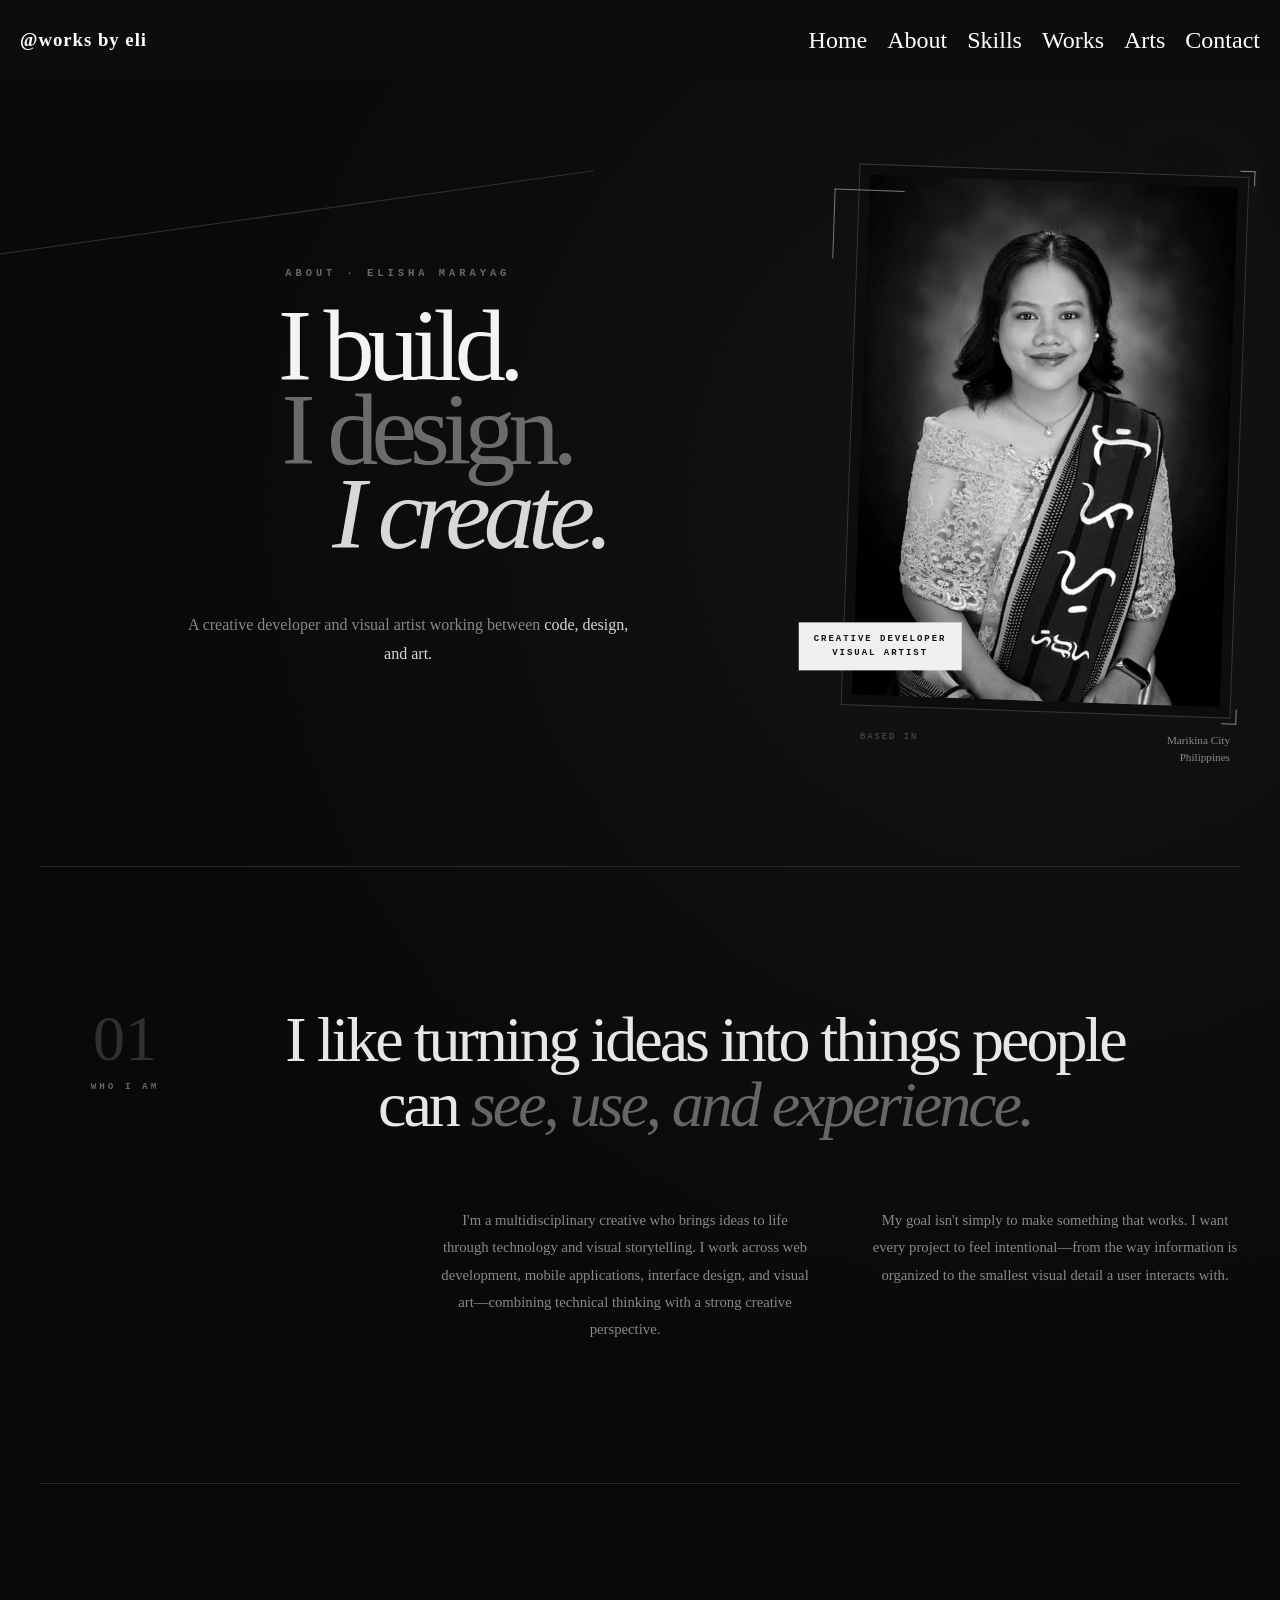
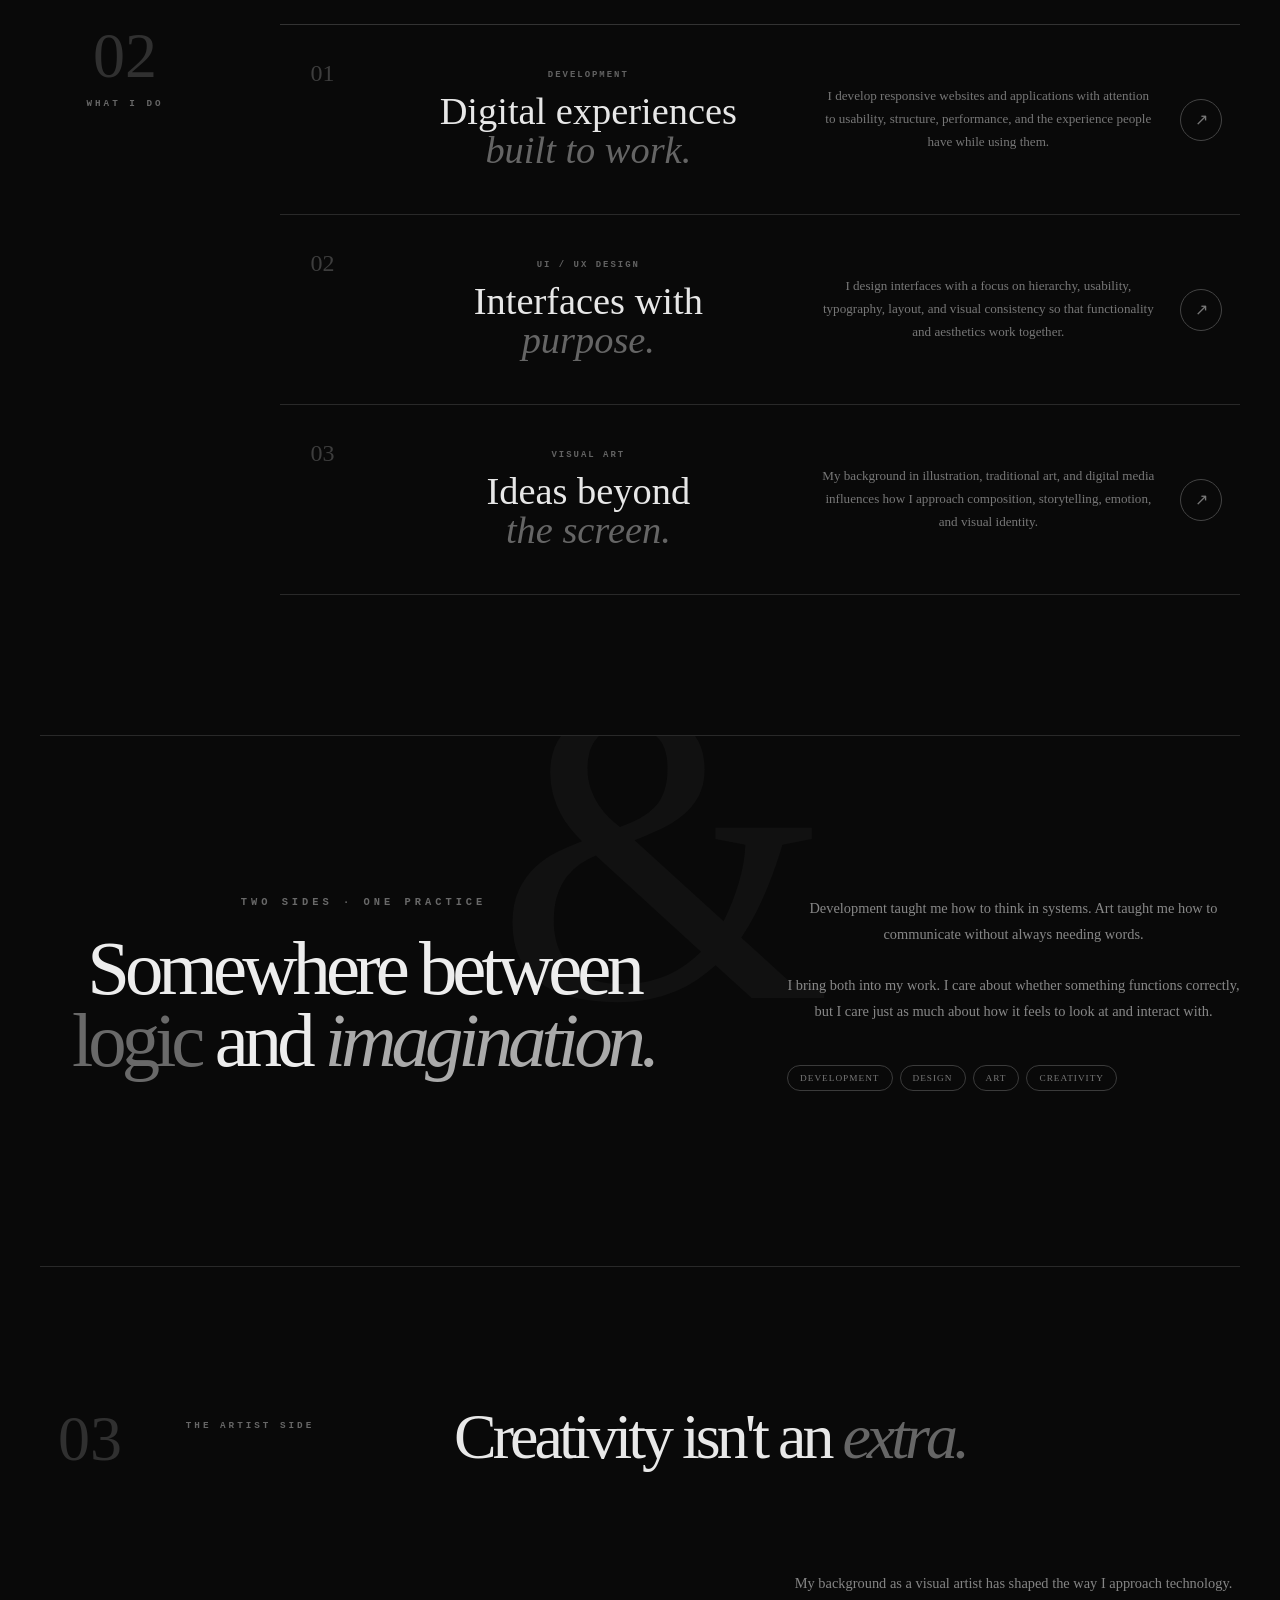
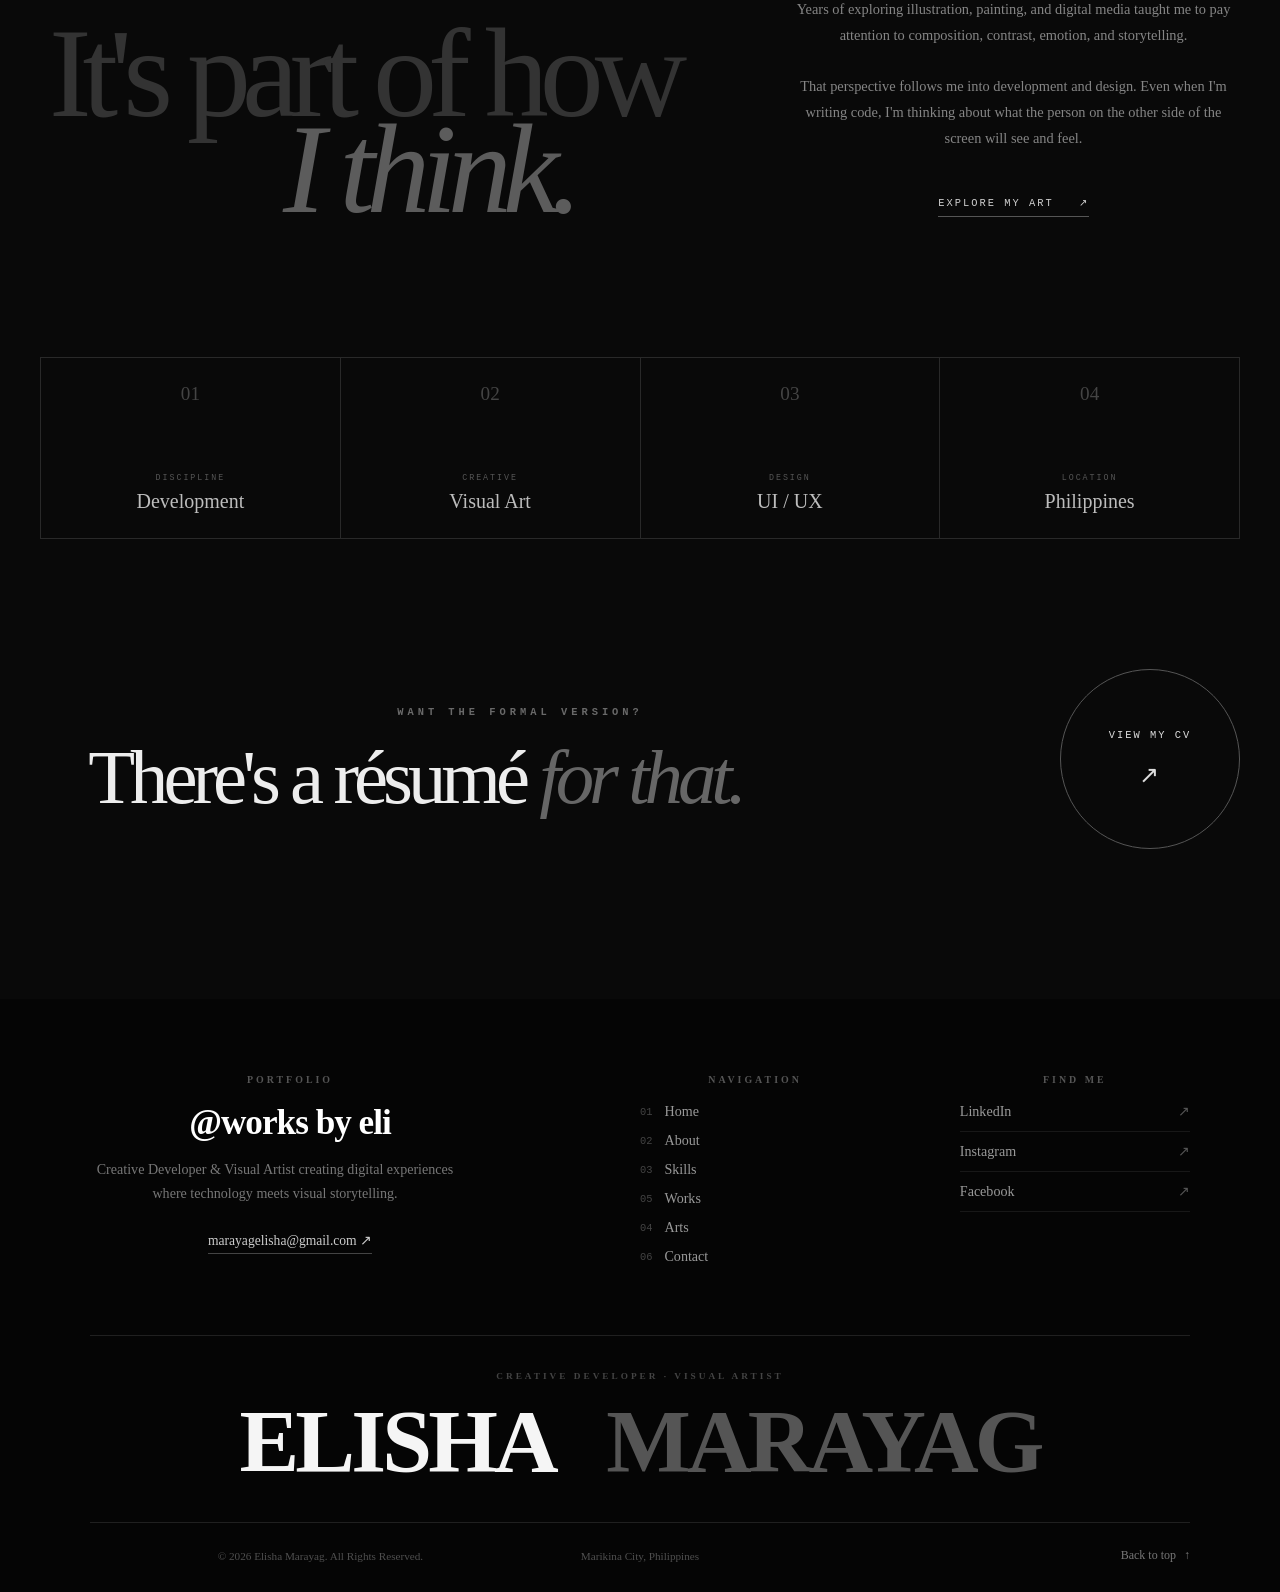
==== commit 1c5232a0: "modified" ====
--- a/about.html
+++ b/about.html
@@ -64,77 +64,487 @@
   </nav>
 
 
-  <!-- ABOUT -->
-  <section id="about">
-
-    <div class="about-container">
-
-      <div class="about-text">
-
-        <h2>About Me</h2>
+  <!-- =====================================================
+     ABOUT
+===================================================== -->
+
+<section id="about">
+
+  <div class="about-page">
+
+
+    <!-- =================================================
+         HERO
+    ================================================== -->
+
+    <div class="about-hero">
+
+      <!-- BACKGROUND DECORATION -->
+      <div class="about-hero-number" aria-hidden="true">
+        02
+      </div>
+
+      <div class="about-hero-line" aria-hidden="true"></div>
+
+
+      <!-- LEFT -->
+      <div class="about-hero-heading">
+
+        <p class="about-eyebrow">
+          ABOUT · ELISHA MARAYAG
+        </p>
+
+        <h1>
+          I build.
+          <span>I design.</span>
+          <em>I create.</em>
+        </h1>
+
+        <p class="about-hero-intro">
+          A creative developer and visual artist working
+          between <strong>code, design, and art.</strong>
+        </p>
+
+      </div>
+
+
+      <!-- RIGHT / PORTRAIT -->
+      <div class="about-portrait-column">
+
+        <div class="about-portrait">
+
+          <img
+            src="./assets/about-photo.jpg"
+            alt="Elisha Marayag"
+          />
+
+          <div class="about-portrait-label">
+            <span>CREATIVE DEVELOPER</span>
+            <span>VISUAL ARTIST</span>
+          </div>
+
+          <span class="about-corner about-corner-one"></span>
+          <span class="about-corner about-corner-two"></span>
+
+        </div>
+
+
+        <div class="about-portrait-meta">
+
+          <span>
+            BASED IN
+          </span>
+
+          <p>
+            Marikina City<br />
+            Philippines
+          </p>
+
+        </div>
+
+      </div>
+
+    </div>
+
+
+
+    <!-- =================================================
+         INTRODUCTION
+    ================================================== -->
+
+    <div class="about-introduction">
+
+      <div class="about-section-marker">
+
+        <span>01</span>
 
         <p>
-          Hi! I'm a multidisciplinary creative who brings ideas to life
-          through technology and visual storytelling. I specialize in
-          websites and mobile applications, with a passion for building
-          clean, functional, and user-friendly digital experiences.
-          From front-end interfaces to interactive prototypes, I craft
-          products that are not only beautiful but also meaningful and
-          intuitive.
-        </p>
+          WHO I AM
+        </p>
+
+      </div>
+
+
+      <div class="about-intro-content">
+
+        <p class="about-big-statement">
+          I like turning ideas into things
+          people can <em>see, use, and experience.</em>
+        </p>
+
+
+        <div class="about-intro-columns">
+
+          <p>
+            I'm a multidisciplinary creative who brings ideas to life
+            through technology and visual storytelling. I work across
+            web development, mobile applications, interface design,
+            and visual art—combining technical thinking with a strong
+            creative perspective.
+          </p>
+
+          <p>
+            My goal isn't simply to make something that works.
+            I want every project to feel intentional—from the way
+            information is organized to the smallest visual detail
+            a user interacts with.
+          </p>
+
+        </div>
+
+      </div>
+
+    </div>
+
+
+
+    <!-- =================================================
+         WHAT I DO
+    ================================================== -->
+
+    <div class="about-expertise">
+
+      <div class="about-section-marker">
+
+        <span>02</span>
 
         <p>
-          I have experience developing responsive websites and
-          cross-platform mobile applications using modern frameworks
-          and tools. Whether it's a sleek landing page, a fully
-          functional e-commerce site, or a mobile app with seamless
-          navigation, I ensure every project is built with performance,
-          accessibility, and user experience in mind.
-        </p>
+          WHAT I DO
+        </p>
+
+      </div>
+
+
+      <div class="about-expertise-list">
+
+
+        <!-- DEVELOPMENT -->
+
+        <div class="about-expertise-item">
+
+          <span class="expertise-number">
+            01
+          </span>
+
+          <div class="expertise-main">
+
+            <p class="expertise-label">
+              DEVELOPMENT
+            </p>
+
+            <h3>
+              Digital experiences
+              <em>built to work.</em>
+            </h3>
+
+          </div>
+
+          <p class="expertise-description">
+            I develop responsive websites and applications with
+            attention to usability, structure, performance, and
+            the experience people have while using them.
+          </p>
+
+          <span class="expertise-symbol">
+            ↗
+          </span>
+
+        </div>
+
+
+        <!-- DESIGN -->
+
+        <div class="about-expertise-item">
+
+          <span class="expertise-number">
+            02
+          </span>
+
+          <div class="expertise-main">
+
+            <p class="expertise-label">
+              UI / UX DESIGN
+            </p>
+
+            <h3>
+              Interfaces with
+              <em>purpose.</em>
+            </h3>
+
+          </div>
+
+          <p class="expertise-description">
+            I design interfaces with a focus on hierarchy,
+            usability, typography, layout, and visual consistency
+            so that functionality and aesthetics work together.
+          </p>
+
+          <span class="expertise-symbol">
+            ↗
+          </span>
+
+        </div>
+
+
+        <!-- VISUAL ART -->
+
+        <div class="about-expertise-item">
+
+          <span class="expertise-number">
+            03
+          </span>
+
+          <div class="expertise-main">
+
+            <p class="expertise-label">
+              VISUAL ART
+            </p>
+
+            <h3>
+              Ideas beyond
+              <em>the screen.</em>
+            </h3>
+
+          </div>
+
+          <p class="expertise-description">
+            My background in illustration, traditional art, and
+            digital media influences how I approach composition,
+            storytelling, emotion, and visual identity.
+          </p>
+
+          <span class="expertise-symbol">
+            ↗
+          </span>
+
+        </div>
+
+
+      </div>
+
+    </div>
+
+
+
+    <!-- =================================================
+         CREATIVE + TECHNICAL
+    ================================================== -->
+
+    <div class="about-philosophy">
+
+      <div class="about-philosophy-decoration" aria-hidden="true">
+        &amp;
+      </div>
+
+
+      <div class="about-philosophy-left">
+
+        <p class="about-eyebrow">
+          TWO SIDES · ONE PRACTICE
+        </p>
+
+        <h2>
+          Somewhere between
+          <span>logic</span>
+          and
+          <em>imagination.</em>
+        </h2>
+
+      </div>
+
+
+      <div class="about-philosophy-right">
 
         <p>
-          Beyond development, I have a strong eye for design. I can
-          design user interfaces from scratch—focusing on usability,
-          hierarchy, and visual harmony. I enjoy working with color,
-          layout, and typography to create UI that’s not just usable,
-          but delightful. My design process always starts with empathy:
-          understanding the user, the problem, and how to solve it with
-          thoughtful, elegant solutions.
+          Development taught me how to think in systems.
+          Art taught me how to communicate without always
+          needing words.
         </p>
 
         <p>
-          What sets me apart is my background as a visual artist.
-          Creativity is the thread that runs through everything I do.
-          I’ve spent years exploring various forms of art—illustration,
-          painting, digital media—which gives me a unique perspective
-          when approaching design and development. My artistic
-          background allows me to bring a strong sense of aesthetic
-          and originality to every project I take on.
-        </p>
-
-      </div>
-
-
-      <div class="about-image">
-
-        <img
-          src="./assets/about-photo.jpg"
-          alt="About Me Photo"
-        />
-
-        <a
-          href="./assets/Elisha_Marayag_Resume.pdf"
-          target="_blank"
-          class="cv-button"
-        >
-          Download CV
-        </a>
-
-      </div>
-
-    </div>
-
-  </section>
+          I bring both into my work. I care about whether
+          something functions correctly, but I care just as
+          much about how it feels to look at and interact with.
+        </p>
+
+
+        <div class="about-philosophy-tags">
+
+          <span>DEVELOPMENT</span>
+          <span>DESIGN</span>
+          <span>ART</span>
+          <span>CREATIVITY</span>
+
+        </div>
+
+      </div>
+
+    </div>
+
+
+
+    <!-- =================================================
+         ARTIST SECTION
+    ================================================== -->
+
+    <div class="about-artist">
+
+      <div class="about-artist-title">
+
+        <span class="artist-index">
+          03
+        </span>
+
+        <p>
+          THE ARTIST SIDE
+        </p>
+
+        <h2>
+          Creativity isn't an
+          <em>extra.</em>
+        </h2>
+
+      </div>
+
+
+      <div class="about-artist-content">
+
+        <p class="artist-large-text">
+          It's part of how
+          <span>I think.</span>
+        </p>
+
+        <div class="artist-description">
+
+          <p>
+            My background as a visual artist has shaped the way
+            I approach technology. Years of exploring illustration,
+            painting, and digital media taught me to pay attention
+            to composition, contrast, emotion, and storytelling.
+          </p>
+
+          <p>
+            That perspective follows me into development and design.
+            Even when I'm writing code, I'm thinking about what the
+            person on the other side of the screen will see and feel.
+          </p>
+
+          <a href="arts.html" class="about-text-link">
+            EXPLORE MY ART
+            <span>↗</span>
+          </a>
+
+        </div>
+
+      </div>
+
+    </div>
+
+
+
+    <!-- =================================================
+         PROFILE STRIP
+    ================================================== -->
+
+    <div class="about-profile-strip">
+
+      <div class="profile-strip-item">
+
+        <span>01</span>
+
+        <p>DISCIPLINE</p>
+
+        <strong>
+          Development
+        </strong>
+
+      </div>
+
+
+      <div class="profile-strip-item">
+
+        <span>02</span>
+
+        <p>CREATIVE</p>
+
+        <strong>
+          Visual Art
+        </strong>
+
+      </div>
+
+
+      <div class="profile-strip-item">
+
+        <span>03</span>
+
+        <p>DESIGN</p>
+
+        <strong>
+          UI / UX
+        </strong>
+
+      </div>
+
+
+      <div class="profile-strip-item">
+
+        <span>04</span>
+
+        <p>LOCATION</p>
+
+        <strong>
+          Philippines
+        </strong>
+
+      </div>
+
+    </div>
+
+
+
+    <!-- =================================================
+         CV CTA
+    ================================================== -->
+
+    <div class="about-cv">
+
+      <div>
+
+        <p class="about-eyebrow">
+          WANT THE FORMAL VERSION?
+        </p>
+
+        <h2>
+          There's a résumé
+          <em>for that.</em>
+        </h2>
+
+      </div>
+
+
+      <a
+        href="./assets/Elisha_Marayag_Resume.pdf"
+        target="_blank"
+        class="about-cv-button"
+      >
+
+        <span>
+          VIEW MY CV
+        </span>
+
+        <span class="about-cv-arrow">
+          ↗
+        </span>
+
+      </a>
+
+    </div>
+
+
+  </div>
+
+</section>
 <!-- =====================================================
      FOOTER
 ===================================================== -->
--- a/style.css
+++ b/style.css
@@ -892,70 +892,1874 @@
   }
 
 }
-/*ABOUT SECTION*/
+/* =========================================================
+   ABOUT PAGE
+========================================================= */
+
 #about {
-  background-color: #0d0d0d;
-  color: #ffffff;
-  padding: 80px 20px;
-  font-family: 'Segoe UI', sans-serif;
-}
-
-.about-container {
+  width: 100%;
+  min-height: 100vh;
+
+  padding: 130px 30px 120px;
+
+  background:
+    radial-gradient(
+      circle at 82% 12%,
+      rgba(255, 255, 255, 0.045),
+      transparent 24%
+    ),
+    #090909;
+
+  color: #f5f5f5;
+
+  overflow: hidden;
+}
+
+
+#about *,
+#about *::before,
+#about *::after {
+  box-sizing: border-box;
+}
+
+
+.about-page {
+  width: 100%;
+  max-width: 1200px;
+
+  margin: 0 auto;
+}
+
+
+
+/* =========================================================
+   ABOUT HERO
+========================================================= */
+
+.about-hero {
+  position: relative;
+
+  min-height: 720px;
+
+  display: grid;
+  grid-template-columns: minmax(0, 1.15fr) minmax(320px, 0.65fr);
+
+  align-items: center;
+
+  gap: 80px;
+
+  padding: 40px 0 100px;
+
+  border-bottom: 1px solid #292929;
+}
+
+
+.about-hero-number {
+  position: absolute;
+
+  top: -70px;
+  right: -20px;
+
+  color: #111;
+
+  font-family: Georgia, "Times New Roman", serif;
+
+  font-size: clamp(12rem, 28vw, 27rem);
+
+  line-height: 1;
+
+  letter-spacing: -25px;
+
+  user-select: none;
+
+  z-index: 0;
+}
+
+
+.about-hero-line {
+  position: absolute;
+
+  top: 18%;
+  left: -100px;
+
+  width: 55%;
+
+  height: 1px;
+
+  background: #303030;
+
+  transform: rotate(-8deg);
+
+  transform-origin: left center;
+
+  z-index: 0;
+}
+
+
+.about-hero-heading {
+  position: relative;
+
+  z-index: 2;
+}
+
+
+.about-eyebrow {
+  margin: 0 0 25px;
+
+  color: #696969;
+
+  font-family: monospace;
+
+  font-size: 0.65rem;
+  font-weight: 700;
+
+  letter-spacing: 4px;
+
+  text-transform: uppercase;
+}
+
+
+.about-hero-heading h1 {
+  margin: 0;
+
+  color: #f4f4f4;
+
+  font-family: Georgia, "Times New Roman", serif;
+
+  font-size: clamp(4rem, 8vw, 7.5rem);
+
+  font-weight: 400;
+
+  line-height: 0.82;
+
+  letter-spacing: -7px;
+}
+
+
+.about-hero-heading h1 span,
+.about-hero-heading h1 em {
+  display: block;
+}
+
+
+.about-hero-heading h1 span {
+  margin-left: 8%;
+
+  color: #6b6b6b;
+}
+
+
+.about-hero-heading h1 em {
+  margin-left: 20%;
+
+  color: #d8d8d8;
+
+  font-weight: 400;
+}
+
+
+.about-hero-intro {
+  max-width: 450px;
+
+  margin: 55px 0 0 20%;
+
+  color: #888;
+
+  font-size: 1rem;
+
+  line-height: 1.8;
+}
+
+
+.about-hero-intro strong {
+  color: #d6d6d6;
+
+  font-weight: 500;
+}
+
+
+
+/* =========================================================
+   PORTRAIT
+========================================================= */
+
+.about-portrait-column {
+  position: relative;
+
+  z-index: 2;
+}
+
+
+.about-portrait {
+  position: relative;
+
+  width: 100%;
+
+  max-width: 390px;
+
+  margin-left: auto;
+
+  padding: 10px;
+
+  border: 1px solid #353535;
+
+  background: #0d0d0d;
+
+  transform: rotate(2deg);
+}
+
+
+.about-portrait::before {
+  content: "";
+
+  position: absolute;
+
+  top: 25px;
+  left: -25px;
+
+  width: 70px;
+  height: 70px;
+
+  border-top: 1px solid #777;
+  border-left: 1px solid #777;
+
+  z-index: 3;
+}
+
+
+.about-portrait img {
+  width: 100%;
+
+  height: 520px;
+
+  display: block;
+
+  object-fit: cover;
+
+  filter: grayscale(100%) contrast(1.08);
+}
+
+
+.about-portrait-label {
+  position: absolute;
+
+  left: -45px;
+  bottom: 35px;
+
   display: flex;
+  flex-direction: column;
+
+  gap: 4px;
+
+  padding: 12px 15px;
+
+  background: #f0f0f0;
+
+  color: #111;
+
+  font-family: monospace;
+
+  font-size: 0.56rem;
+  font-weight: 700;
+
+  letter-spacing: 2px;
+
+  transform: rotate(-2deg);
+}
+
+
+.about-corner {
+  position: absolute;
+
+  width: 15px;
+  height: 15px;
+}
+
+
+.about-corner-one {
+  top: -7px;
+  right: -7px;
+
+  border-top: 1px solid #888;
+  border-right: 1px solid #888;
+}
+
+
+.about-corner-two {
+  right: -7px;
+  bottom: -7px;
+
+  border-right: 1px solid #888;
+  border-bottom: 1px solid #888;
+}
+
+
+.about-portrait-meta {
+  max-width: 390px;
+
+  margin: 20px 0 0 auto;
+
+  display: flex;
+
+  justify-content: space-between;
+
+  padding: 0 10px;
+}
+
+
+.about-portrait-meta span {
+  color: #555;
+
+  font-family: monospace;
+
+  font-size: 0.55rem;
+
+  letter-spacing: 2px;
+}
+
+
+.about-portrait-meta p {
+  margin: 0;
+
+  color: #888;
+
+  font-size: 0.7rem;
+
+  line-height: 1.5;
+
+  text-align: right;
+}
+
+
+
+/* =========================================================
+   COMMON SECTION MARKER
+========================================================= */
+
+.about-section-marker {
+  display: flex;
+  flex-direction: column;
+
+  gap: 10px;
+}
+
+
+.about-section-marker span {
+  color: #303030;
+
+  font-family: Georgia, "Times New Roman", serif;
+
+  font-size: 4rem;
+
+  line-height: 1;
+}
+
+
+.about-section-marker p {
+  margin: 0;
+
+  color: #666;
+
+  font-family: monospace;
+
+  font-size: 0.58rem;
+  font-weight: 700;
+
+  letter-spacing: 3px;
+}
+
+
+
+/* =========================================================
+   INTRODUCTION
+========================================================= */
+
+.about-introduction {
+  display: grid;
+
+  grid-template-columns: 170px 1fr;
+
+  gap: 70px;
+
+  padding: 140px 0;
+
+  border-bottom: 1px solid #292929;
+}
+
+
+.about-big-statement {
+  max-width: 850px;
+
+  margin: 0 0 70px;
+
+  color: #e7e7e7;
+
+  font-family: Georgia, "Times New Roman", serif;
+
+  font-size: clamp(2.8rem, 5vw, 5.3rem);
+
+  line-height: 1.02;
+
+  letter-spacing: -3px;
+}
+
+
+.about-big-statement em {
+  color: #666;
+
+  font-weight: 400;
+}
+
+
+.about-intro-columns {
+  display: grid;
+
+  grid-template-columns: repeat(2, 1fr);
+
+  gap: 60px;
+
+  max-width: 800px;
+
+  margin-left: auto;
+}
+
+
+.about-intro-columns p {
+  margin: 0;
+
+  color: #898989;
+
+  font-size: 0.92rem;
+
+  line-height: 1.85;
+}
+
+
+
+/* =========================================================
+   EXPERTISE
+========================================================= */
+
+.about-expertise {
+  display: grid;
+
+  grid-template-columns: 170px 1fr;
+
+  gap: 70px;
+
+  padding: 140px 0;
+
+  border-bottom: 1px solid #292929;
+}
+
+
+.about-expertise-list {
+  border-top: 1px solid #333;
+}
+
+
+.about-expertise-item {
+  position: relative;
+
+  display: grid;
+
+  grid-template-columns: 65px minmax(250px, 1fr) minmax(250px, 0.8fr) 50px;
+
+  align-items: center;
+
+  gap: 25px;
+
+  min-height: 190px;
+
+  padding: 35px 10px;
+
+  border-bottom: 1px solid #292929;
+
+  transition:
+    padding 0.35s ease,
+    background 0.35s ease;
+}
+
+
+.about-expertise-item:hover {
+  padding-left: 25px;
+
+  background: #0d0d0d;
+}
+
+
+.expertise-number {
+  align-self: start;
+
+  color: #3d3d3d;
+
+  font-family: Georgia, "Times New Roman", serif;
+
+  font-size: 1.5rem;
+}
+
+
+.expertise-label {
+  margin: 0 0 12px;
+
+  color: #626262;
+
+  font-family: monospace;
+
+  font-size: 0.56rem;
+  font-weight: 700;
+
+  letter-spacing: 2px;
+}
+
+
+.expertise-main h3 {
+  margin: 0;
+
+  color: #e7e7e7;
+
+  font-family: Georgia, "Times New Roman", serif;
+
+  font-size: clamp(1.8rem, 3vw, 3rem);
+
+  font-weight: 400;
+
+  line-height: 1;
+}
+
+
+.expertise-main h3 em {
+  display: block;
+
+  color: #656565;
+
+  font-weight: 400;
+}
+
+
+.expertise-description {
+  margin: 0;
+
+  color: #777;
+
+  font-size: 0.82rem;
+
+  line-height: 1.75;
+}
+
+
+.expertise-symbol {
+  width: 42px;
+  height: 42px;
+
+  display: flex;
+
+  align-items: center;
+  justify-content: center;
+
+  border: 1px solid #444;
+  border-radius: 50%;
+
+  color: #777;
+
+  transition: 0.35s ease;
+}
+
+
+.about-expertise-item:hover .expertise-symbol {
+  background: #f1f1f1;
+
+  border-color: #f1f1f1;
+
+  color: #090909;
+
+  transform: rotate(45deg);
+}
+
+
+
+/* =========================================================
+   PHILOSOPHY
+========================================================= */
+
+.about-philosophy {
+  position: relative;
+
+  display: grid;
+
+  grid-template-columns: 1fr 0.7fr;
+
+  gap: 100px;
+
+  padding: 160px 0;
+
+  overflow: hidden;
+
+  border-bottom: 1px solid #292929;
+}
+
+
+.about-philosophy-decoration {
+  position: absolute;
+
+  top: -100px;
+  left: 38%;
+
+  color: #111;
+
+  font-family: Georgia, "Times New Roman", serif;
+
+  font-size: 27rem;
+
+  line-height: 1;
+
+  z-index: 0;
+}
+
+
+.about-philosophy-left,
+.about-philosophy-right {
+  position: relative;
+
+  z-index: 1;
+}
+
+
+.about-philosophy-left h2 {
+  max-width: 650px;
+
+  margin: 0;
+
+  color: #ededed;
+
+  font-family: Georgia, "Times New Roman", serif;
+
+  font-size: clamp(3.2rem, 6vw, 6.2rem);
+
+  font-weight: 400;
+
+  line-height: 0.93;
+
+  letter-spacing: -5px;
+}
+
+
+.about-philosophy-left h2 span {
+  color: #696969;
+}
+
+
+.about-philosophy-left h2 em {
+  color: #aaa;
+
+  font-weight: 400;
+}
+
+
+.about-philosophy-right {
+  align-self: end;
+
+  padding-bottom: 15px;
+}
+
+
+.about-philosophy-right > p {
+  margin: 0 0 25px;
+
+  color: #888;
+
+  font-size: 0.9rem;
+
+  line-height: 1.8;
+}
+
+
+.about-philosophy-tags {
+  display: flex;
+
   flex-wrap: wrap;
-  max-width: 1200px;
-  margin: auto;
-  gap: 40px;
+
+  gap: 7px;
+
+  margin-top: 40px;
+}
+
+
+.about-philosophy-tags span {
+  padding: 7px 12px;
+
+  border: 1px solid #3b3b3b;
+  border-radius: 100px;
+
+  color: #777;
+
+  font-size: 0.58rem;
+
+  letter-spacing: 1px;
+}
+
+
+
+/* =========================================================
+   ARTIST SECTION
+========================================================= */
+
+.about-artist {
+  padding: 140px 0;
+
+  border-bottom: 1px solid #292929;
+}
+
+
+.about-artist-title {
+  display: grid;
+
+  grid-template-columns: 100px 160px 1fr;
+
+  align-items: start;
+
+  gap: 30px;
+
+  margin-bottom: 100px;
+}
+
+
+.artist-index {
+  color: #303030;
+
+  font-family: Georgia, "Times New Roman", serif;
+
+  font-size: 4rem;
+
+  line-height: 1;
+}
+
+
+.about-artist-title > p {
+  margin: 13px 0 0;
+
+  color: #666;
+
+  font-family: monospace;
+
+  font-size: 0.58rem;
+  font-weight: 700;
+
+  letter-spacing: 3px;
+}
+
+
+.about-artist-title h2 {
+  max-width: 700px;
+
+  margin: 0;
+
+  color: #e8e8e8;
+
+  font-family: Georgia, "Times New Roman", serif;
+
+  font-size: clamp(3rem, 5vw, 5.5rem);
+
+  font-weight: 400;
+
+  line-height: 0.95;
+
+  letter-spacing: -4px;
+}
+
+
+.about-artist-title h2 em {
+  color: #666;
+
+  font-weight: 400;
+}
+
+
+.about-artist-content {
+  display: grid;
+
+  grid-template-columns: 1fr 0.7fr;
+
+  gap: 100px;
+
+  align-items: end;
+}
+
+
+.artist-large-text {
+  margin: 0;
+
+  color: #333;
+
+  font-family: Georgia, "Times New Roman", serif;
+
+  font-size: clamp(5rem, 10vw, 10rem);
+
+  line-height: 0.75;
+
+  letter-spacing: -9px;
+}
+
+
+.artist-large-text span {
+  display: block;
+
+  margin-left: 20%;
+
+  color: #5c5c5c;
+
+  font-style: italic;
+}
+
+
+.artist-description p {
+  margin: 0 0 25px;
+
+  color: #858585;
+
+  font-size: 0.9rem;
+
+  line-height: 1.8;
+}
+
+
+.about-text-link {
+  display: inline-flex;
+
   align-items: center;
-}
-
-.about-text {
-  flex: 1.5;
-  min-width: 300px;
-}
-
-.about-text h2 {
-  font-size: 2rem;
-  margin-bottom: 20px;
-  color: #f5f5f5;
-}
-
-.about-text p {
-  margin-bottom: 15px;
-  line-height: 1.7;
-  color: #cccccc;
-}
-
-.about-image {
-  flex: 1;
-  min-width: 250px;
-  text-align: center;
-}
-
-.about-image img {
-  width: 100%;
-  max-width: 400px;
-  border-radius: 15px;
-  object-fit: cover;
-  box-shadow: 0 0 20px rgba(255, 255, 255, 0.05);
-}
-
-.cv-button {
-  display: inline-block;
+
+  gap: 25px;
+
   margin-top: 20px;
-  padding: 10px 20px;
-  background-color: #1c1c1c;
-  color: #ffffff;
+
+  padding-bottom: 7px;
+
+  border-bottom: 1px solid #555;
+
+  color: #d0d0d0;
+
+  font-family: monospace;
+
+  font-size: 0.65rem;
+
+  letter-spacing: 2px;
+
   text-decoration: none;
-  font-size: 0.95rem;
-  border-radius: 8px;
-  transition: background-color 0.3s ease;
-}
-
-.cv-button:hover {
-  background-color: #333;
-}
-
+
+  transition: 0.3s ease;
+}
+
+
+.about-text-link span {
+  transition: 0.3s ease;
+}
+
+
+.about-text-link:hover {
+  color: #fff;
+
+  border-color: #fff;
+}
+
+
+.about-text-link:hover span {
+  transform: translate(4px, -4px);
+}
+
+
+
+/* =========================================================
+   PROFILE STRIP
+========================================================= */
+
+.about-profile-strip {
+  display: grid;
+
+  grid-template-columns: repeat(4, 1fr);
+
+  border-left: 1px solid #292929;
+  border-bottom: 1px solid #292929;
+}
+
+
+.profile-strip-item {
+  min-height: 180px;
+
+  display: flex;
+  flex-direction: column;
+
+  justify-content: space-between;
+
+  padding: 25px;
+
+  border-right: 1px solid #292929;
+
+  transition: background 0.3s ease;
+}
+
+
+.profile-strip-item:hover {
+  background: #0f0f0f;
+}
+
+
+.profile-strip-item > span {
+  color: #444;
+
+  font-family: Georgia, "Times New Roman", serif;
+
+  font-size: 1.2rem;
+}
+
+
+.profile-strip-item p {
+  margin: auto 0 8px;
+
+  color: #555;
+
+  font-family: monospace;
+
+  font-size: 0.52rem;
+
+  letter-spacing: 2px;
+}
+
+
+.profile-strip-item strong {
+  color: #bdbdbd;
+
+  font-family: Georgia, "Times New Roman", serif;
+
+  font-size: 1.25rem;
+
+  font-weight: 400;
+}
+
+
+
+/* =========================================================
+   CV CTA
+========================================================= */
+
+.about-cv {
+  display: grid;
+
+  grid-template-columns: 1fr auto;
+
+  align-items: center;
+
+  gap: 60px;
+
+  padding: 130px 0 30px;
+}
+
+
+.about-cv h2 {
+  max-width: 750px;
+
+  margin: 0;
+
+  color: #ededed;
+
+  font-family: Georgia, "Times New Roman", serif;
+
+  font-size: clamp(3.2rem, 6vw, 6.5rem);
+
+  font-weight: 400;
+
+  line-height: 0.9;
+
+  letter-spacing: -5px;
+}
+
+
+.about-cv h2 em {
+  color: #666;
+
+  font-weight: 400;
+}
+
+
+.about-cv-button {
+  width: 180px;
+  height: 180px;
+
+  display: flex;
+
+  flex-direction: column;
+
+  align-items: center;
+  justify-content: center;
+
+  gap: 20px;
+
+  border: 1px solid #555;
+  border-radius: 50%;
+
+  color: #ddd;
+
+  font-family: monospace;
+
+  font-size: 0.65rem;
+
+  letter-spacing: 2px;
+
+  text-decoration: none;
+
+  transition:
+    background 0.35s ease,
+    color 0.35s ease,
+    transform 0.35s ease;
+}
+
+
+.about-cv-arrow {
+  font-size: 1.5rem;
+
+  transition: 0.35s ease;
+}
+
+
+.about-cv-button:hover {
+  background: #f1f1f1;
+
+  color: #090909;
+
+  transform: rotate(-5deg);
+}
+
+
+.about-cv-button:hover .about-cv-arrow {
+  transform: translate(5px, -5px);
+}
+
+/* =========================================================
+   RESPONSIVE ABOUT PAGE
+   Added for small laptops, tablets, phones and landscape
+========================================================= */
+
+/* Prevent decorative elements/images from creating horizontal scroll */
+html {
+  box-sizing: border-box;
+}
+
+*,
+*::before,
+*::after {
+  box-sizing: inherit;
+}
+
+html,
+body {
+  width: 100%;
+  max-width: 100%;
+  margin: 0;
+  overflow-x: hidden;
+}
+
+img {
+  max-width: 100%;
+}
+
+
+/* =========================================================
+   SMALL LAPTOPS / LARGE TABLETS
+========================================================= */
+@media screen and (max-width: 1200px) {
+
+  #about {
+    padding: 120px 40px 100px;
+  }
+
+  .about-page {
+    max-width: 1050px;
+  }
+
+  .about-hero {
+    min-height: 650px;
+    grid-template-columns: minmax(0, 1.05fr) minmax(290px, 0.65fr);
+    gap: 55px;
+    padding-bottom: 90px;
+  }
+
+  .about-hero-heading h1 {
+    font-size: clamp(4rem, 7.5vw, 6.5rem);
+    letter-spacing: -6px;
+  }
+
+  .about-hero-intro {
+    margin-left: 12%;
+  }
+
+  .about-portrait {
+    max-width: 350px;
+  }
+
+  .about-portrait img {
+    height: 470px;
+  }
+
+  .about-introduction,
+  .about-expertise {
+    grid-template-columns: 140px minmax(0, 1fr);
+    gap: 45px;
+    padding: 120px 0;
+  }
+
+  .about-big-statement {
+    font-size: clamp(2.8rem, 4.8vw, 4.7rem);
+  }
+
+  .about-expertise-item {
+    grid-template-columns: 55px minmax(210px, 1fr) minmax(200px, 0.8fr) 45px;
+    gap: 20px;
+  }
+
+  .about-philosophy {
+    gap: 65px;
+    padding: 130px 0;
+  }
+
+  .about-artist {
+    padding: 120px 0;
+  }
+
+  .about-artist-content {
+    gap: 65px;
+  }
+}
+
+
+/* =========================================================
+   TABLETS
+========================================================= */
+@media screen and (max-width: 900px) {
+
+  #about {
+    padding: 100px 28px 90px;
+  }
+
+  .about-hero {
+    min-height: auto;
+    grid-template-columns: minmax(0, 1fr) minmax(250px, 0.65fr);
+    gap: 35px;
+    padding: 30px 0 90px;
+  }
+
+  .about-hero-number {
+    top: -35px;
+    right: -15px;
+    font-size: 15rem;
+    letter-spacing: -15px;
+  }
+
+  .about-hero-heading h1 {
+    font-size: clamp(3.6rem, 8vw, 5.3rem);
+    line-height: 0.86;
+    letter-spacing: -4px;
+  }
+
+  .about-hero-heading h1 span {
+    margin-left: 5%;
+  }
+
+  .about-hero-heading h1 em {
+    margin-left: 12%;
+  }
+
+  .about-hero-intro {
+    max-width: 360px;
+    margin: 40px 0 0 10%;
+    font-size: 0.9rem;
+  }
+
+  .about-portrait {
+    max-width: 310px;
+  }
+
+  .about-portrait img {
+    height: 410px;
+  }
+
+  .about-portrait-label {
+    left: -25px;
+    padding: 9px 11px;
+    font-size: 0.5rem;
+  }
+
+  .about-introduction,
+  .about-expertise {
+    grid-template-columns: 100px minmax(0, 1fr);
+    gap: 30px;
+    padding: 100px 0;
+  }
+
+  .about-section-marker span {
+    font-size: 3.4rem;
+  }
+
+  .about-big-statement {
+    margin-bottom: 55px;
+    font-size: clamp(2.6rem, 6vw, 4rem);
+    letter-spacing: -2px;
+  }
+
+  .about-intro-columns {
+    gap: 35px;
+  }
+
+  .about-intro-columns p {
+    font-size: 0.84rem;
+  }
+
+  .about-expertise-item {
+    grid-template-columns: 42px minmax(0, 1fr) 42px;
+    gap: 15px;
+    min-height: 170px;
+    padding: 30px 5px;
+  }
+
+  .expertise-main {
+    min-width: 0;
+  }
+
+  .expertise-main h3 {
+    font-size: clamp(1.7rem, 4vw, 2.5rem);
+  }
+
+  .expertise-description {
+    grid-column: 2 / 3;
+    max-width: 500px;
+    margin-top: 5px;
+  }
+
+  .expertise-symbol {
+    grid-column: 3;
+    grid-row: 1;
+    align-self: center;
+  }
+
+  .about-philosophy {
+    grid-template-columns: 1fr 0.75fr;
+    gap: 45px;
+    padding: 110px 0;
+  }
+
+  .about-philosophy-left h2 {
+    font-size: clamp(3rem, 7vw, 4.7rem);
+    letter-spacing: -3px;
+  }
+
+  .about-philosophy-decoration {
+    font-size: 20rem;
+  }
+
+  .about-artist {
+    padding: 100px 0;
+  }
+
+  .about-artist-title {
+    grid-template-columns: 75px 130px minmax(0, 1fr);
+    gap: 20px;
+    margin-bottom: 80px;
+  }
+
+  .artist-index {
+    font-size: 3.5rem;
+  }
+
+  .about-artist-title h2 {
+    font-size: clamp(2.7rem, 6vw, 4.2rem);
+  }
+
+  .about-artist-content {
+    grid-template-columns: 1fr 0.8fr;
+    gap: 45px;
+  }
+
+  .artist-large-text {
+    font-size: clamp(4.5rem, 10vw, 7rem);
+    letter-spacing: -6px;
+  }
+
+  .about-profile-strip {
+    grid-template-columns: repeat(2, 1fr);
+  }
+
+  .profile-strip-item {
+    min-height: 160px;
+  }
+
+  .about-cv {
+    gap: 40px;
+    padding-top: 100px;
+  }
+
+  .about-cv h2 {
+    font-size: clamp(3rem, 7vw, 5rem);
+  }
+
+  .about-cv-button {
+    width: 150px;
+    height: 150px;
+    flex-shrink: 0;
+  }
+}
+
+
+/* =========================================================
+   PHONES
+========================================================= */
+@media screen and (max-width: 650px) {
+
+  #about {
+    width: 100%;
+    padding: 80px 18px 70px;
+    overflow: hidden;
+  }
+
+  .about-page {
+    width: 100%;
+    max-width: 100%;
+  }
+
+  .about-hero {
+    min-height: 0;
+    display: flex;
+    flex-direction: column;
+    align-items: stretch;
+    gap: 55px;
+    padding: 20px 0 75px;
+  }
+
+  .about-hero-number {
+    top: -20px;
+    right: -10px;
+    font-size: 10rem;
+    letter-spacing: -10px;
+  }
+
+  .about-hero-line {
+    display: none;
+  }
+
+  .about-hero-heading {
+    width: 100%;
+  }
+
+  .about-eyebrow {
+    margin-bottom: 18px;
+    font-size: 0.52rem;
+    letter-spacing: 2.5px;
+  }
+
+  .about-hero-heading h1 {
+    width: 100%;
+    font-size: clamp(3.2rem, 15vw, 4.8rem);
+    line-height: 0.87;
+    letter-spacing: -4px;
+  }
+
+  .about-hero-heading h1 span {
+    margin-left: 5%;
+  }
+
+  .about-hero-heading h1 em {
+    margin-left: 12%;
+  }
+
+  .about-hero-intro {
+    width: 82%;
+    max-width: 330px;
+    margin: 35px 0 0 12%;
+    font-size: 0.84rem;
+    line-height: 1.7;
+  }
+
+  .about-portrait-column {
+    width: 88%;
+    margin-left: auto;
+  }
+
+  .about-portrait {
+    width: 100%;
+    max-width: none;
+    margin: 0;
+    padding: 7px;
+    transform: rotate(1.5deg);
+  }
+
+  .about-portrait::before {
+    top: 18px;
+    left: -18px;
+    width: 50px;
+    height: 50px;
+  }
+
+  .about-portrait img {
+    width: 100%;
+    height: auto;
+    aspect-ratio: 4 / 5;
+    object-fit: cover;
+  }
+
+  .about-portrait-label {
+    left: -25px;
+    bottom: 22px;
+    padding: 9px 10px;
+    font-size: 0.46rem;
+    letter-spacing: 1.3px;
+  }
+
+  .about-portrait-meta {
+    width: 100%;
+    margin-top: 15px;
+    padding: 0 5px;
+  }
+
+  .about-section-marker {
+    width: 100%;
+    margin-bottom: 40px;
+  }
+
+  .about-section-marker span {
+    font-size: 3rem;
+  }
+
+  .about-section-marker p {
+    font-size: 0.52rem;
+    letter-spacing: 2.5px;
+  }
+
+  .about-introduction {
+    display: block;
+    padding: 85px 0;
+  }
+
+  .about-intro-content {
+    width: 100%;
+  }
+
+  .about-big-statement {
+    width: 100%;
+    margin: 0 0 45px;
+    font-size: clamp(2.4rem, 10.5vw, 3.6rem);
+    line-height: 1;
+    letter-spacing: -2px;
+  }
+
+  .about-intro-columns {
+    display: block;
+    width: 88%;
+    margin: 0 0 0 auto;
+  }
+
+  .about-intro-columns p {
+    margin: 0 0 25px;
+    font-size: 0.82rem;
+    line-height: 1.8;
+  }
+
+  .about-expertise {
+    display: block;
+    padding: 85px 0;
+  }
+
+  .about-expertise-list {
+    width: 100%;
+  }
+
+  .about-expertise-item {
+    width: 100%;
+    display: grid;
+    grid-template-columns: 36px minmax(0, 1fr) 36px;
+    gap: 12px;
+    min-height: 0;
+    padding: 28px 0;
+  }
+
+  .about-expertise-item:hover {
+    padding-left: 0;
+    background: transparent;
+  }
+
+  .expertise-number {
+    font-size: 1rem;
+  }
+
+  .expertise-main {
+    min-width: 0;
+  }
+
+  .expertise-label {
+    font-size: 0.5rem;
+    letter-spacing: 1.7px;
+  }
+
+  .expertise-main h3 {
+    font-size: clamp(1.65rem, 7vw, 2.1rem);
+    line-height: 1.05;
+  }
+
+  .expertise-description {
+    grid-column: 2 / 4;
+    width: 100%;
+    margin-top: 8px;
+    font-size: 0.77rem;
+    line-height: 1.7;
+  }
+
+  .expertise-symbol {
+    width: 34px;
+    height: 34px;
+    font-size: 0.8rem;
+  }
+
+  .about-philosophy {
+    display: block;
+    padding: 90px 0;
+  }
+
+  .about-philosophy-decoration {
+    top: 20px;
+    right: -25px;
+    left: auto;
+    font-size: 13rem;
+  }
+
+  .about-philosophy-left {
+    width: 100%;
+  }
+
+  .about-philosophy-left h2 {
+    max-width: 100%;
+    font-size: clamp(2.8rem, 13vw, 4.3rem);
+    line-height: 0.94;
+    letter-spacing: -3px;
+  }
+
+  .about-philosophy-right {
+    width: 85%;
+    max-width: 390px;
+    margin: 55px 0 0 auto;
+    padding: 0;
+  }
+
+  .about-philosophy-right > p {
+    font-size: 0.8rem;
+    line-height: 1.75;
+  }
+
+  .about-philosophy-tags {
+    gap: 6px;
+    margin-top: 30px;
+  }
+
+  .about-philosophy-tags span {
+    padding: 6px 9px;
+    font-size: 0.5rem;
+  }
+
+  .about-artist {
+    padding: 85px 0;
+  }
+
+  .about-artist-title {
+    display: grid;
+    grid-template-columns: 50px minmax(0, 1fr);
+    gap: 12px;
+    margin-bottom: 65px;
+  }
+
+  .artist-index {
+    font-size: 2.8rem;
+  }
+
+  .about-artist-title > p {
+    margin: 8px 0 0;
+    font-size: 0.5rem;
+    letter-spacing: 2px;
+  }
+
+  .about-artist-title h2 {
+    grid-column: 1 / -1;
+    max-width: 100%;
+    margin-top: 20px;
+    font-size: clamp(2.6rem, 12vw, 4rem);
+    line-height: 0.96;
+    letter-spacing: -3px;
+  }
+
+  .about-artist-content {
+    display: block;
+  }
+
+  .artist-large-text {
+    width: 100%;
+    margin: 0 0 65px;
+    font-size: clamp(4.3rem, 19vw, 6.5rem);
+    line-height: 0.77;
+    letter-spacing: -5px;
+  }
+
+  .artist-large-text span {
+    margin-left: 12%;
+  }
+
+  .artist-description {
+    width: 85%;
+    margin-left: auto;
+  }
+
+  .artist-description p {
+    font-size: 0.8rem;
+    line-height: 1.75;
+  }
+
+  .about-profile-strip {
+    width: 100%;
+    grid-template-columns: repeat(2, minmax(0, 1fr));
+  }
+
+  .profile-strip-item {
+    min-width: 0;
+    min-height: 140px;
+    padding: 17px;
+  }
+
+  .profile-strip-item > span {
+    font-size: 1rem;
+  }
+
+  .profile-strip-item p {
+    font-size: 0.47rem;
+    letter-spacing: 1.5px;
+  }
+
+  .profile-strip-item strong {
+    font-size: 1rem;
+    overflow-wrap: anywhere;
+  }
+
+  .about-cv {
+    width: 100%;
+    display: flex;
+    flex-direction: column;
+    align-items: flex-start;
+    gap: 55px;
+    padding: 90px 0 20px;
+  }
+
+  .about-cv > div {
+    width: 100%;
+  }
+
+  .about-cv h2 {
+    width: 100%;
+    font-size: clamp(2.8rem, 13vw, 4.3rem);
+    line-height: 0.93;
+    letter-spacing: -3px;
+  }
+
+  .about-cv-button {
+    width: 140px;
+    height: 140px;
+    align-self: flex-end;
+    flex-shrink: 0;
+    font-size: 0.55rem;
+  }
+}
+
+
+/* =========================================================
+   SMALL PHONES
+========================================================= */
+@media screen and (max-width: 420px) {
+
+  #about {
+    padding-left: 14px;
+    padding-right: 14px;
+  }
+
+  .about-hero {
+    gap: 45px;
+    padding-top: 10px;
+  }
+
+  .about-hero-number {
+    font-size: 8rem;
+  }
+
+  .about-hero-heading h1 {
+    font-size: clamp(2.9rem, 15.5vw, 4rem);
+    letter-spacing: -3px;
+  }
+
+  .about-hero-intro {
+    width: 88%;
+    margin-left: 8%;
+    font-size: 0.79rem;
+  }
+
+  .about-portrait-column {
+    width: 90%;
+  }
+
+  .about-portrait-label {
+    left: -20px;
+    font-size: 0.42rem;
+  }
+
+  .about-portrait-meta span {
+    font-size: 0.48rem;
+  }
+
+  .about-portrait-meta p {
+    font-size: 0.62rem;
+  }
+
+  .about-big-statement {
+    font-size: clamp(2.2rem, 11vw, 3rem);
+  }
+
+  .about-expertise-item {
+    grid-template-columns: 30px minmax(0, 1fr) 32px;
+    gap: 9px;
+  }
+
+  .expertise-main h3 {
+    font-size: 1.55rem;
+  }
+
+  .expertise-description {
+    font-size: 0.73rem;
+  }
+
+  .expertise-symbol {
+    width: 30px;
+    height: 30px;
+  }
+
+  .about-philosophy-left h2 {
+    font-size: clamp(2.6rem, 13vw, 3.5rem);
+  }
+
+  .about-philosophy-right {
+    width: 90%;
+  }
+
+  .about-artist-title h2 {
+    font-size: clamp(2.4rem, 12vw, 3.4rem);
+  }
+
+  .artist-large-text {
+    font-size: clamp(3.8rem, 19vw, 5.2rem);
+    letter-spacing: -4px;
+  }
+
+  .artist-description {
+    width: 90%;
+  }
+
+  .profile-strip-item {
+    min-height: 125px;
+    padding: 14px;
+  }
+
+  .profile-strip-item strong {
+    font-size: 0.9rem;
+  }
+
+  .about-cv h2 {
+    font-size: clamp(2.6rem, 13vw, 3.6rem);
+  }
+
+  .about-cv-button {
+    width: 125px;
+    height: 125px;
+    font-size: 0.5rem;
+  }
+}
+
+
+/* =========================================================
+   VERY SMALL PHONES
+========================================================= */
+@media screen and (max-width: 350px) {
+
+  #about {
+    padding-left: 12px;
+    padding-right: 12px;
+  }
+
+  .about-hero-heading h1 {
+    font-size: 2.75rem;
+  }
+
+  .about-hero-heading h1 span {
+    margin-left: 3%;
+  }
+
+  .about-hero-heading h1 em {
+    margin-left: 7%;
+  }
+
+  .about-hero-intro {
+    width: 94%;
+    margin-left: 4%;
+  }
+
+  .about-portrait-column {
+    width: 92%;
+  }
+
+  .about-intro-columns,
+  .about-philosophy-right,
+  .artist-description {
+    width: 94%;
+  }
+
+  .about-profile-strip {
+    grid-template-columns: 1fr;
+  }
+
+  .profile-strip-item {
+    min-height: 110px;
+  }
+}
+
+
+/* =========================================================
+   LANDSCAPE PHONES / SHORT TABLETS
+========================================================= */
+@media screen and (max-width: 900px) and (orientation: landscape) {
+
+  #about {
+    padding-top: 85px;
+  }
+
+  .about-hero {
+    min-height: auto;
+    display: grid;
+    grid-template-columns: minmax(0, 1fr) 260px;
+    align-items: center;
+    gap: 35px;
+  }
+
+  .about-hero-heading h1 {
+    font-size: clamp(3rem, 8vw, 4.5rem);
+  }
+
+  .about-portrait-column {
+    width: 100%;
+    margin: 0;
+  }
+
+  .about-portrait img {
+    height: 350px;
+    aspect-ratio: auto;
+  }
+}
 
 /* =====================================================
    SKILLS PAGE
@@ -2844,38 +4648,88 @@
    MOBILE
 ===================================================== */
 
+/* =====================================================
+   MOBILE — WORKS SECTION
+===================================================== */
+
+/* =====================================================
+   WORKS — MOBILE
+===================================================== */
+
 @media screen and (max-width: 650px) {
 
+  /* =================================================
+     WORKS SECTION
+  ================================================= */
+
   #works {
+    width: 100%;
     padding: 65px 16px 80px;
-  }
-
-
-  /* MAIN HEADER */
+    box-sizing: border-box;
+    overflow-x: hidden;
+  }
+
+  .works-wrapper {
+    width: 100%;
+    max-width: 100%;
+    margin: 0 auto;
+  }
+
+
+  /* =================================================
+     MAIN HEADER
+  ================================================= */
 
   .works-header {
-    margin-bottom: 70px;
-  }
-
+    width: 100%;
+    max-width: 100%;
+    margin: 0 auto 70px;
+    text-align: center;
+  }
 
   .works-eyebrow {
+    margin-bottom: 12px;
     font-size: 0.58rem;
-
     letter-spacing: 3px;
-  }
-
+    text-align: center;
+  }
 
   .works-header h1 {
+    width: 100%;
+    margin-left: auto;
+    margin-right: auto;
+
     font-size: clamp(2.5rem, 12vw, 3.5rem);
-
+    line-height: 1;
     letter-spacing: -2px;
-  }
-
+
+    text-align: center;
+  }
 
   .works-intro {
+    width: 100%;
     max-width: 420px;
 
+    margin-left: auto;
+    margin-right: auto;
+
     font-size: 0.88rem;
+    line-height: 1.65;
+
+    text-align: center;
+  }
+
+
+  /* =================================================
+     WORK GROUP
+  ================================================= */
+
+  .works-group {
+    width: 100%;
+    max-width: 100%;
+
+    margin: 0;
+    padding: 0;
   }
 
 
@@ -2884,118 +4738,389 @@
   ================================================= */
 
   .works-group-header {
+    width: 100%;
+
+    display: flex;
+    flex-direction: column;
+
+    align-items: center;
+    justify-content: center;
+
+    gap: 0;
+
+    margin: 0 0 30px;
+    padding: 0 0 28px;
+
+    border-bottom: 1px solid #292929;
+
+    text-align: center;
+  }
+
+
+  /* COLLECTION NUMBER */
+
+  .works-group-number {
+    width: 100%;
+
+    margin: 0 0 18px;
+
+    font-size: 4rem;
+    line-height: 1;
+    letter-spacing: -3px;
+
+    text-align: center;
+  }
+
+
+  /* COLLECTION TITLE */
+
+  .works-group-title {
+    width: 100%;
+    max-width: 100%;
+
+    text-align: center;
+  }
+
+  .works-group-title p {
+    width: 100%;
+
+    margin: 0 0 9px;
+
+    font-size: 0.52rem;
+    letter-spacing: 3px;
+
+    text-align: center;
+  }
+
+  .works-group-title h2 {
+    width: 100%;
+    max-width: 100%;
+
+    margin: 0 auto;
+
+    font-size: clamp(2.1rem, 10vw, 3rem);
+    line-height: 1;
+    letter-spacing: -2px;
+
+    text-align: center;
+
+    overflow-wrap: break-word;
+  }
+
+  .works-group-title h2 span {
     display: block;
-
-    margin-bottom: 25px;
-
-    padding-bottom: 25px;
-  }
-
-
-  .works-group-number {
-    margin-bottom: 20px;
-
-    font-size: 4rem;
-
-    letter-spacing: -3px;
-  }
-
-
-  .works-group-title p {
-    margin-bottom: 8px;
+    margin-top: 3px;
+  }
+
+
+  /* PROJECT COUNT */
+
+  .works-group-count {
+    width: 100%;
+
+    margin: 20px 0 0;
+    padding: 0;
 
     font-size: 0.52rem;
-  }
-
-
-  .works-group-title h2 {
-    font-size: clamp(2.2rem, 11vw, 3.2rem);
-
-    letter-spacing: -2px;
-  }
-
-
-  .works-group-count {
-    margin-top: 20px;
+    letter-spacing: 3px;
+
+    text-align: center;
+  }
+
+
+  /* =================================================
+     PROJECT CONTAINER
+  ================================================= */
+
+  .works-container {
+    width: 100%;
+    max-width: 100%;
+
+    display: flex;
+    flex-direction: column;
+
+    gap: 18px;
+
+    margin: 0;
+    padding: 0;
+  }
+
+
+  /* =================================================
+     PROJECT CARD
+  ================================================= */
+
+  .work-box {
+    width: 100% !important;
+    max-width: 100% !important;
+
+    min-width: 0 !important;
+    min-height: 0;
+
+    display: flex !important;
+    flex-direction: column;
+
+    margin: 0;
+    padding: 0;
+
+    background-color: #0d0d0d;
+
+    border: 1px solid #292929;
+
+    overflow: hidden;
+
+    transform: none;
+  }
+
+  .work-box:hover {
+    transform: none;
+  }
+
+
+  /* =================================================
+     PROJECT IMAGE
+     RESTORED TO THE ORIGINAL CARD BEHAVIOR
+  ================================================= */
+
+  .work-image-area {
+    position: relative;
+
+    width: 100% !important;
+    max-width: 100% !important;
+
+    height: 240px !important;
+    min-height: 240px !important;
+
+    display: block !important;
+    flex: none;
+
+    overflow: hidden;
+
+    background-color: #111111;
+  }
+
+  .work-photo {
+    width: 100% !important;
+    max-width: 100% !important;
+
+    height: 100% !important;
+
+    min-width: 0 !important;
+    min-height: 0 !important;
+
+    display: block !important;
+
+    object-fit: cover !important;
+    object-position: center !important;
+
+    margin: 0 !important;
+    padding: 0 !important;
+
+    opacity: 1 !important;
+    visibility: visible !important;
+
+    filter: saturate(0.8) brightness(0.8);
+
+    transform: none;
+
+    transition:
+      transform 0.6s cubic-bezier(0.22, 1, 0.36, 1),
+      filter 0.4s;
+  }
+
+  .work-box:hover .work-photo {
+    transform: scale(1.05);
+    filter: saturate(1) brightness(0.95);
+  }
+
+
+  /* =================================================
+     IMAGE OVERLAY
+  ================================================= */
+
+  .work-image-area::after {
+    content: "";
+
+    position: absolute;
+    inset: 0;
+
+    z-index: 1;
+
+    background: linear-gradient(
+      90deg,
+      rgba(0, 0, 0, 0.05),
+      rgba(0, 0, 0, 0.05) 60%,
+      rgba(0, 0, 0, 0.45)
+    );
+
+    pointer-events: none;
+  }
+
+
+  /* =================================================
+     IMAGE LABEL
+  ================================================= */
+
+  .work-image-label {
+    position: absolute;
+
+    top: 16px;
+    left: 16px;
+
+    z-index: 3;
+
+    max-width: 150px;
+
+    color: rgba(255, 255, 255, 0.85);
 
     font-size: 0.52rem;
+    font-weight: 700;
+    line-height: 1.4;
+    letter-spacing: 1.5px;
+
+    text-transform: uppercase;
   }
 
 
   /* =================================================
-     PROJECTS
+     IMAGE ICON
   ================================================= */
 
-  .works-container {
-    gap: 12px;
-  }
-
-
-  .work-box {
-    display: block;
-  }
-
-
-  .work-image-area {
+  .work-image-icon {
+    position: absolute;
+
+    left: 16px;
+    bottom: 16px;
+
+    z-index: 3;
+
+    width: 34px;
+    height: 34px;
+
+    display: flex;
+    align-items: center;
+    justify-content: center;
+
+    border: 1px solid rgba(255, 255, 255, 0.4);
+    border-radius: 50%;
+
+    color: #ffffff;
+
+    font-size: 0.8rem;
+
+    transition: 0.3s;
+  }
+
+  .work-box:hover .work-image-icon {
+    background: #ffffff;
+    color: #000000;
+    transform: rotate(45deg);
+  }
+
+
+  /* =================================================
+     PROJECT INFORMATION
+  ================================================= */
+
+  .work-content {
+    width: 100% !important;
+    max-width: 100% !important;
+
+    min-width: 0 !important;
+
+    display: grid !important;
+
+    grid-template-columns: 42px minmax(0, 1fr);
+
+    align-items: start;
+
+    gap: 14px;
+
+    padding: 24px 18px;
+
+    box-sizing: border-box;
+  }
+
+
+  /* PROJECT NUMBER */
+
+  .work-number {
+    width: auto;
+
+    margin: 0;
+
+    font-size: 2.4rem;
+    line-height: 1;
+
+    color: #353535;
+  }
+
+
+  /* =================================================
+     PROJECT INFORMATION TEXT
+  ================================================= */
+
+  .work-information {
     width: 100%;
-    height: 230px;
-
-    min-height: 0;
-  }
-
-
-  .work-photo {
+    max-width: 100%;
+
+    min-width: 0;
+  }
+
+  .work-category {
+    margin: 0 0 7px;
+
+    font-size: 0.52rem;
+    letter-spacing: 2px;
+  }
+
+  .work-information h2 {
     width: 100%;
-    height: 100%;
-
-    min-height: 0;
-  }
-
-
-  /* VERTICAL POSTERS */
-
-  .poster-project .work-image-area {
-    height: 330px;
-  }
-
-
-  .poster-project .work-photo {
+    max-width: 100%;
+
+    margin: 0 0 10px;
+
+    font-size: 1.4rem;
+    line-height: 1.15;
+
+    overflow-wrap: break-word;
+    word-break: normal;
+  }
+
+  .work-description {
     width: 100%;
-    height: 100%;
-
-    min-height: 0;
-
-    object-fit: contain;
+    max-width: 100%;
+
+    margin: 0 0 16px;
+
+    font-size: 0.8rem;
+    line-height: 1.6;
+
+    overflow-wrap: break-word;
   }
 
 
   /* =================================================
-     INFORMATION
+     TAGS
   ================================================= */
 
-  .work-content {
-    display: grid;
-
-    grid-template-columns: 45px 1fr;
-
-    gap: 15px;
-
-    padding: 25px 20px;
-  }
-
-
-  .work-number {
-    font-size: 2.5rem;
-  }
-
-
-  .work-information h2 {
-    font-size: 1.4rem;
-  }
-
-
-  .work-description {
-    font-size: 0.8rem;
+  .work-tags {
+    width: 100%;
+
+    display: flex;
+    flex-wrap: wrap;
+
+    gap: 6px;
+  }
+
+  .work-tags span {
+    max-width: 100%;
+
+    padding: 5px 9px;
+
+    font-size: 0.58rem;
+
+    white-space: normal;
   }
 
 
@@ -3004,23 +5129,39 @@
   ================================================= */
 
   .work-action {
-    display: flex;
-
-    min-height: 60px;
-
-    padding: 12px 20px;
+    width: 100%;
+    max-width: 100%;
+
+    min-width: 0;
+    min-height: 58px;
+
+    display: flex !important;
+
+    align-items: center;
+    justify-content: space-between;
+
+    gap: 15px;
+
+    padding: 12px 18px;
 
     border-top: 1px solid #292929;
     border-left: none;
-  }
-
+
+    box-sizing: border-box;
+  }
 
   .work-action > span {
     font-size: 0.6rem;
-  }
-
+    letter-spacing: 1px;
+  }
+
+  .work-action > span br {
+    display: none;
+  }
 
   .work-arrow {
+    flex-shrink: 0;
+
     width: 36px;
     height: 36px;
 
@@ -3033,16 +5174,24 @@
   ================================================= */
 
   .works-collection-divider {
+    width: 100%;
+
+    display: grid;
+
+    grid-template-columns: auto 1fr auto;
+
+    align-items: center;
+
+    gap: 10px;
+
     margin: 75px 0;
-
-    gap: 10px;
-  }
-
+  }
 
   .works-collection-divider span {
     font-size: 0.47rem;
-
     letter-spacing: 1px;
+
+    white-space: nowrap;
   }
 
 
@@ -3051,15 +5200,15 @@
   ================================================= */
 
   .works-end {
+    width: 100%;
+
     margin-top: 70px;
 
     gap: 10px;
   }
-
 
   .works-end span {
     font-size: 0.48rem;
-
     letter-spacing: 1px;
   }
 
@@ -3072,33 +5221,51 @@
     padding: 15px;
   }
 
-
   .modal-content {
+    width: 100%;
+    max-width: 100%;
+
     max-height: 90vh;
-  }
-
+
+    grid-template-columns: 1fr;
+
+    overflow-y: auto;
+  }
 
   .modal-image-container {
-    min-height: 230px;
-  }
-
+    width: 100%;
+
+    min-height: 300px;
+
+    display: flex;
+
+    align-items: center;
+    justify-content: center;
+
+    background-color: #050505;
+  }
 
   .modal-image {
-    height: 230px;
-
-    object-fit: contain;
-  }
-
+    width: 100%;
+    height: 300px;
+
+    object-fit: contain !important;
+    object-position: center;
+
+    padding: 8px;
+
+    box-sizing: border-box;
+  }
 
   .modal-info {
+    width: 100%;
+
     padding: 30px 22px;
   }
-
 
   .modal-info h2 {
     font-size: 1.8rem;
   }
-
 
   .modal-close {
     top: 12px;
@@ -3111,8 +5278,6 @@
   }
 
 }
-
-
 
 /* =====================================================
    VERY SMALL MOBILE
